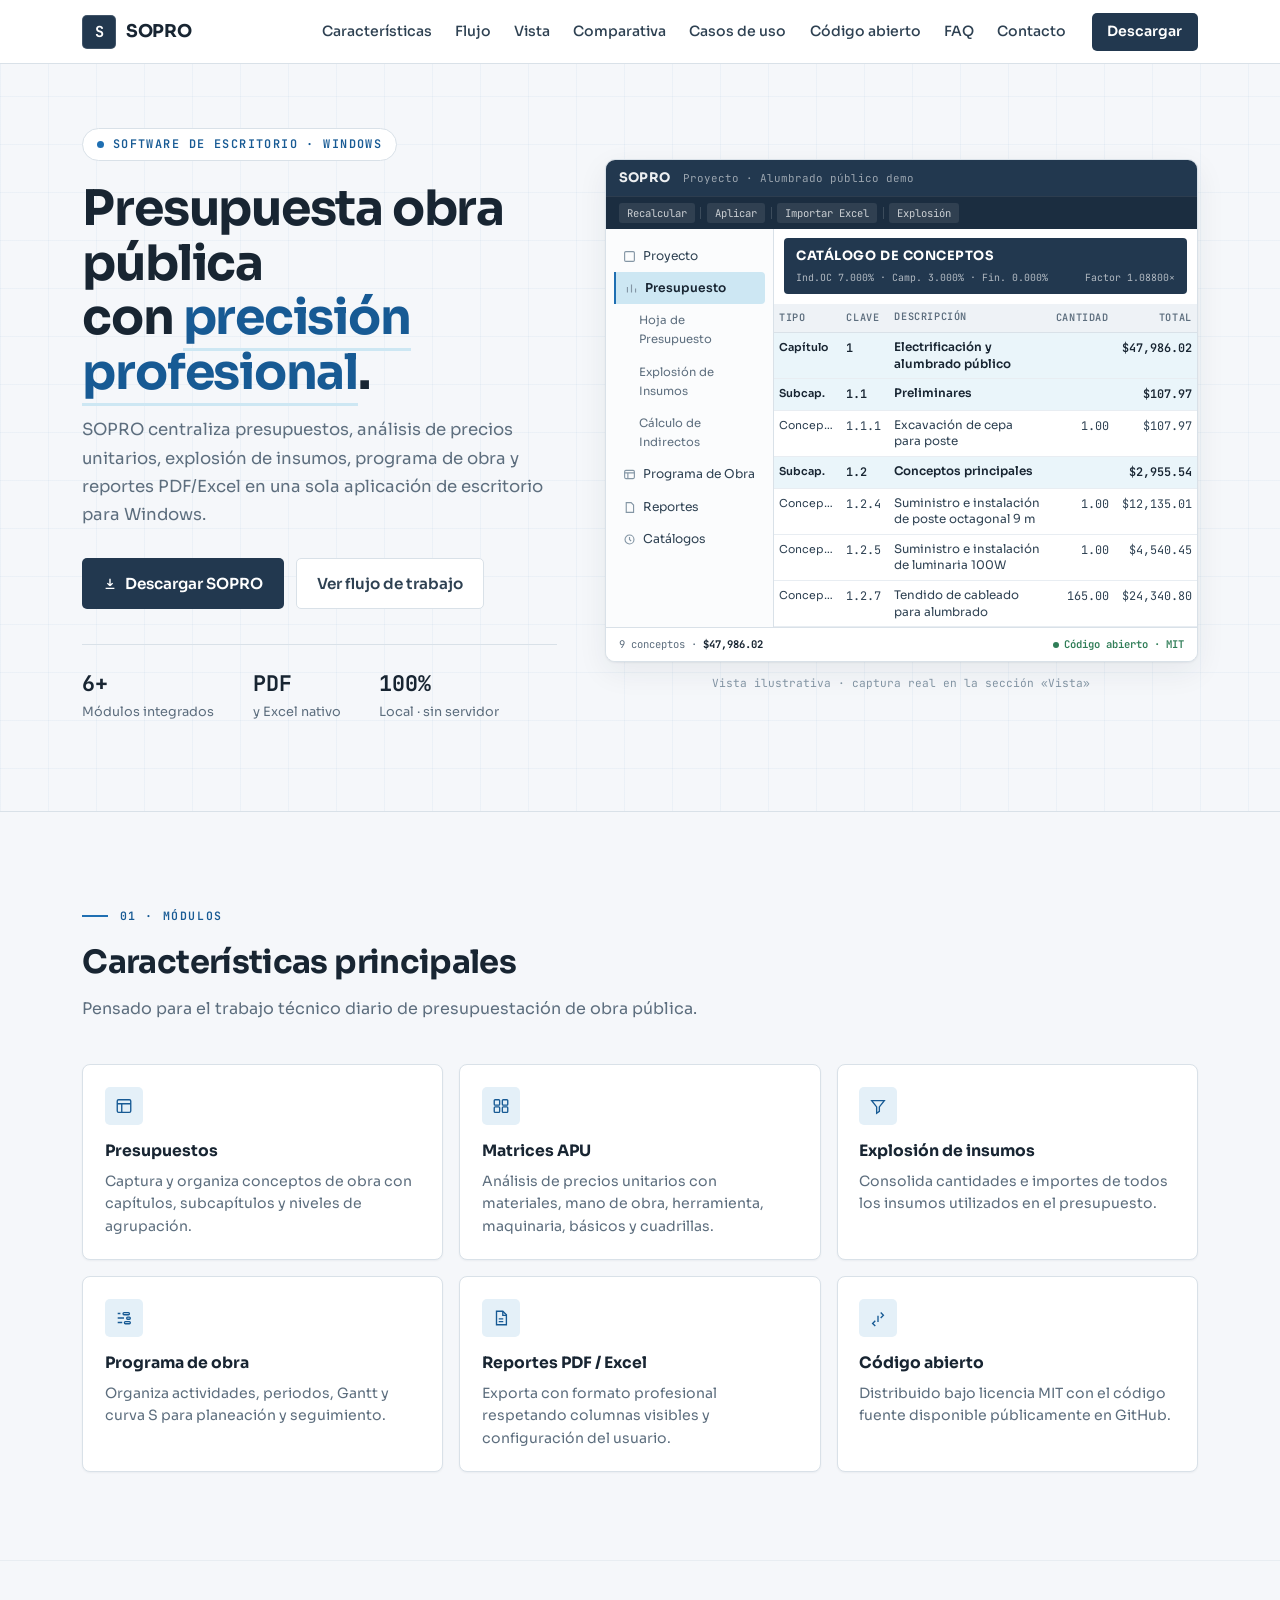
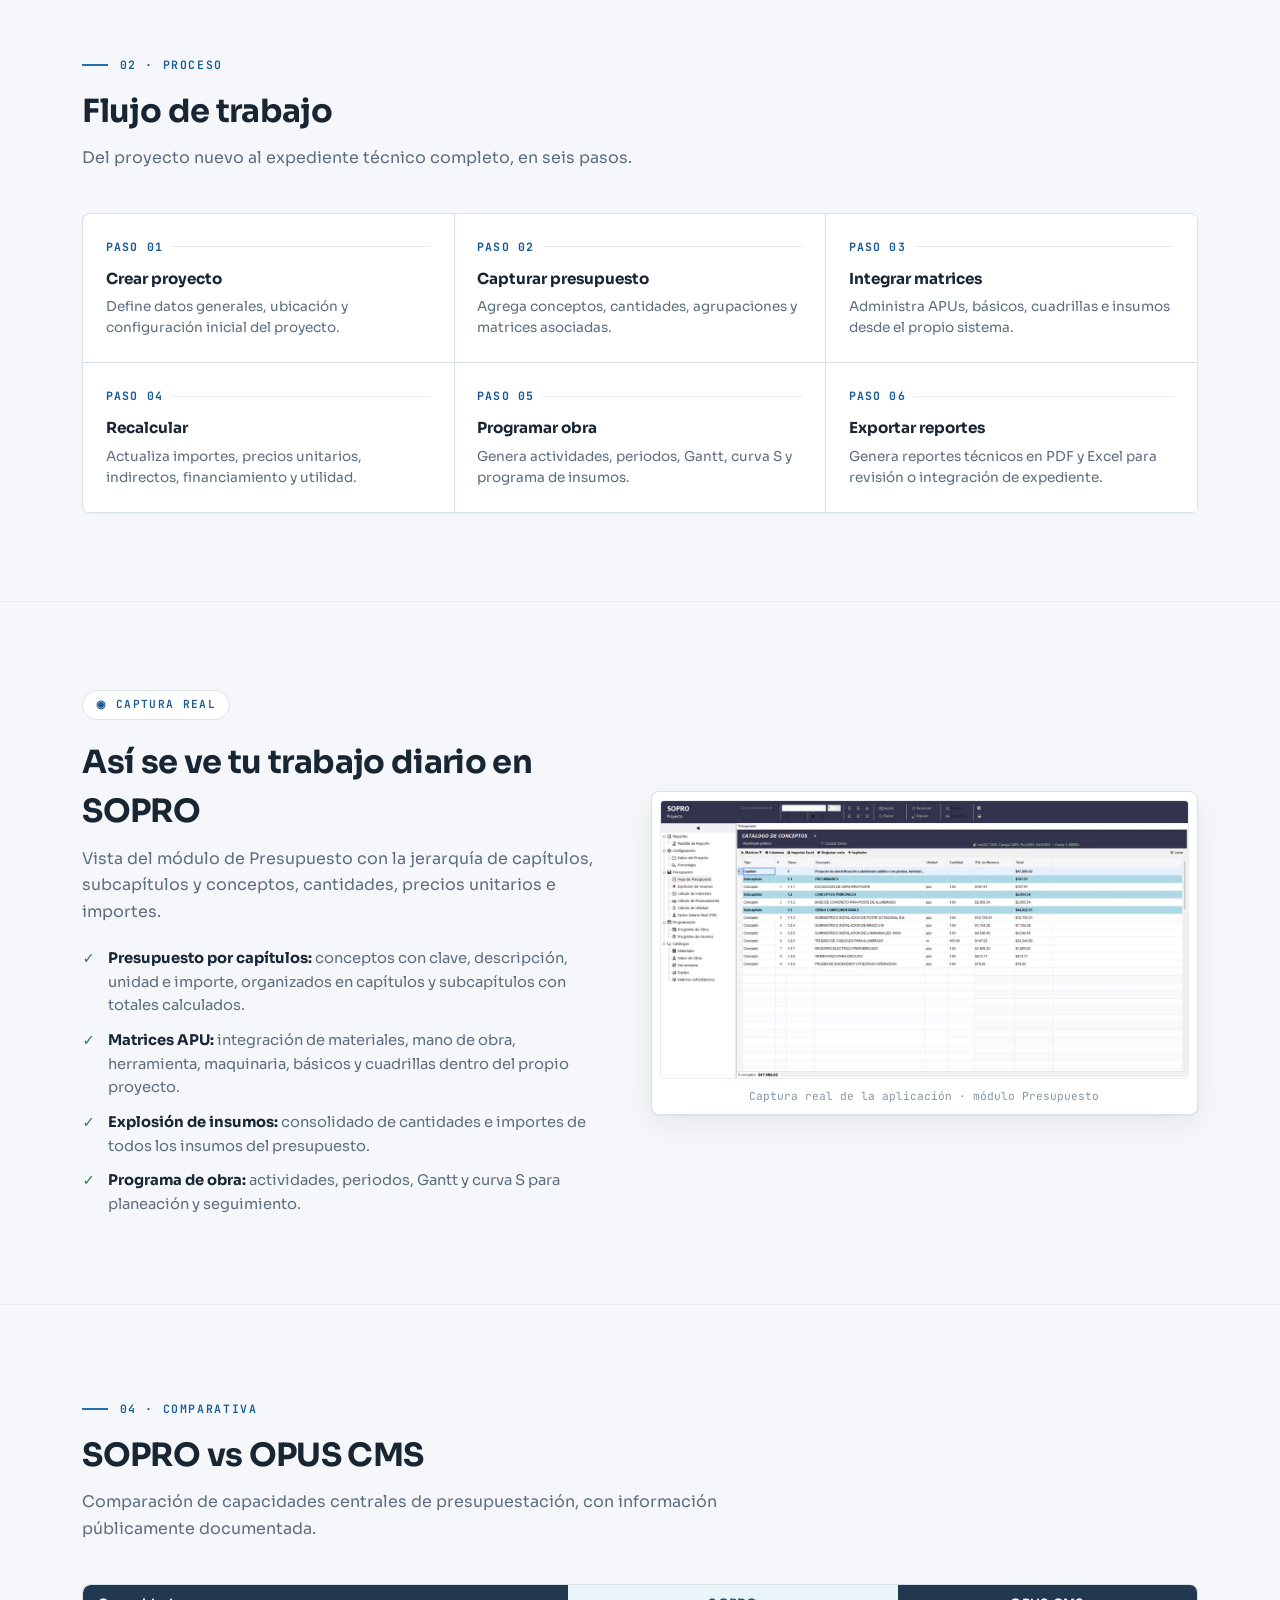
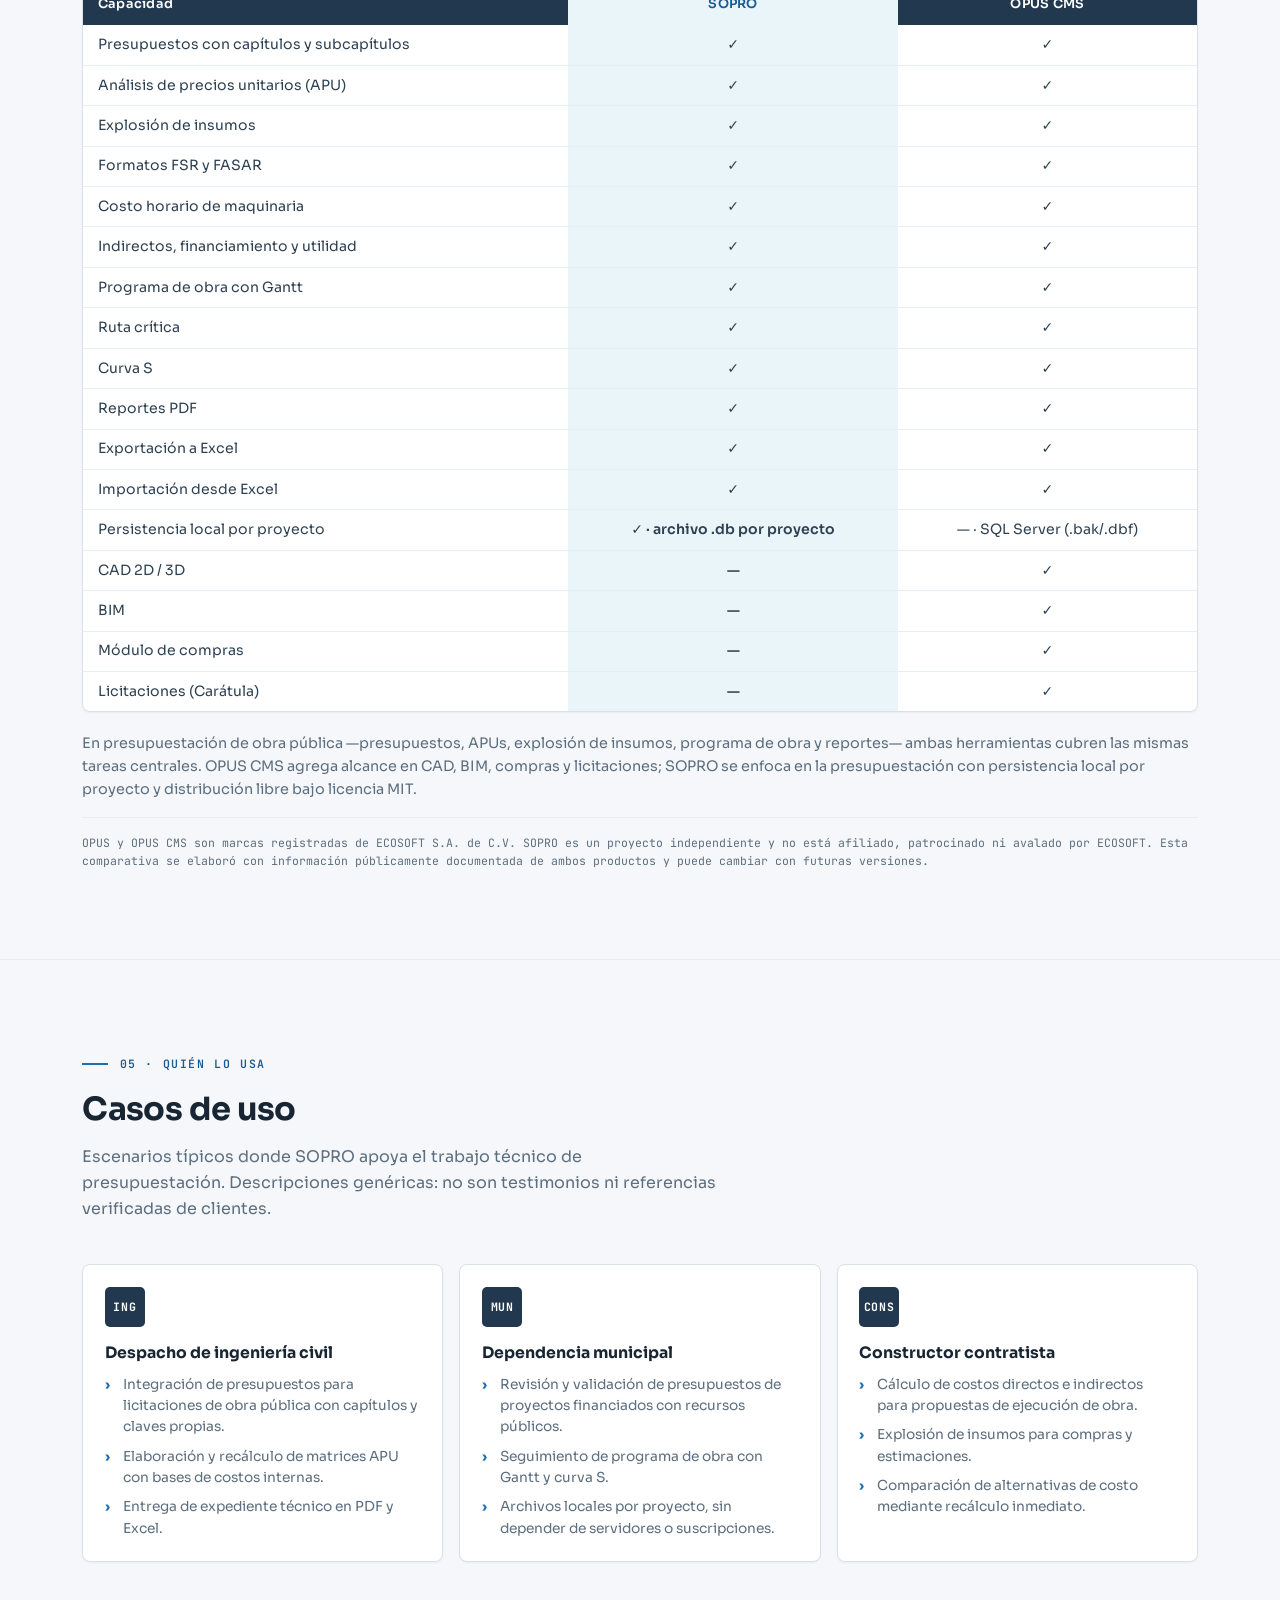
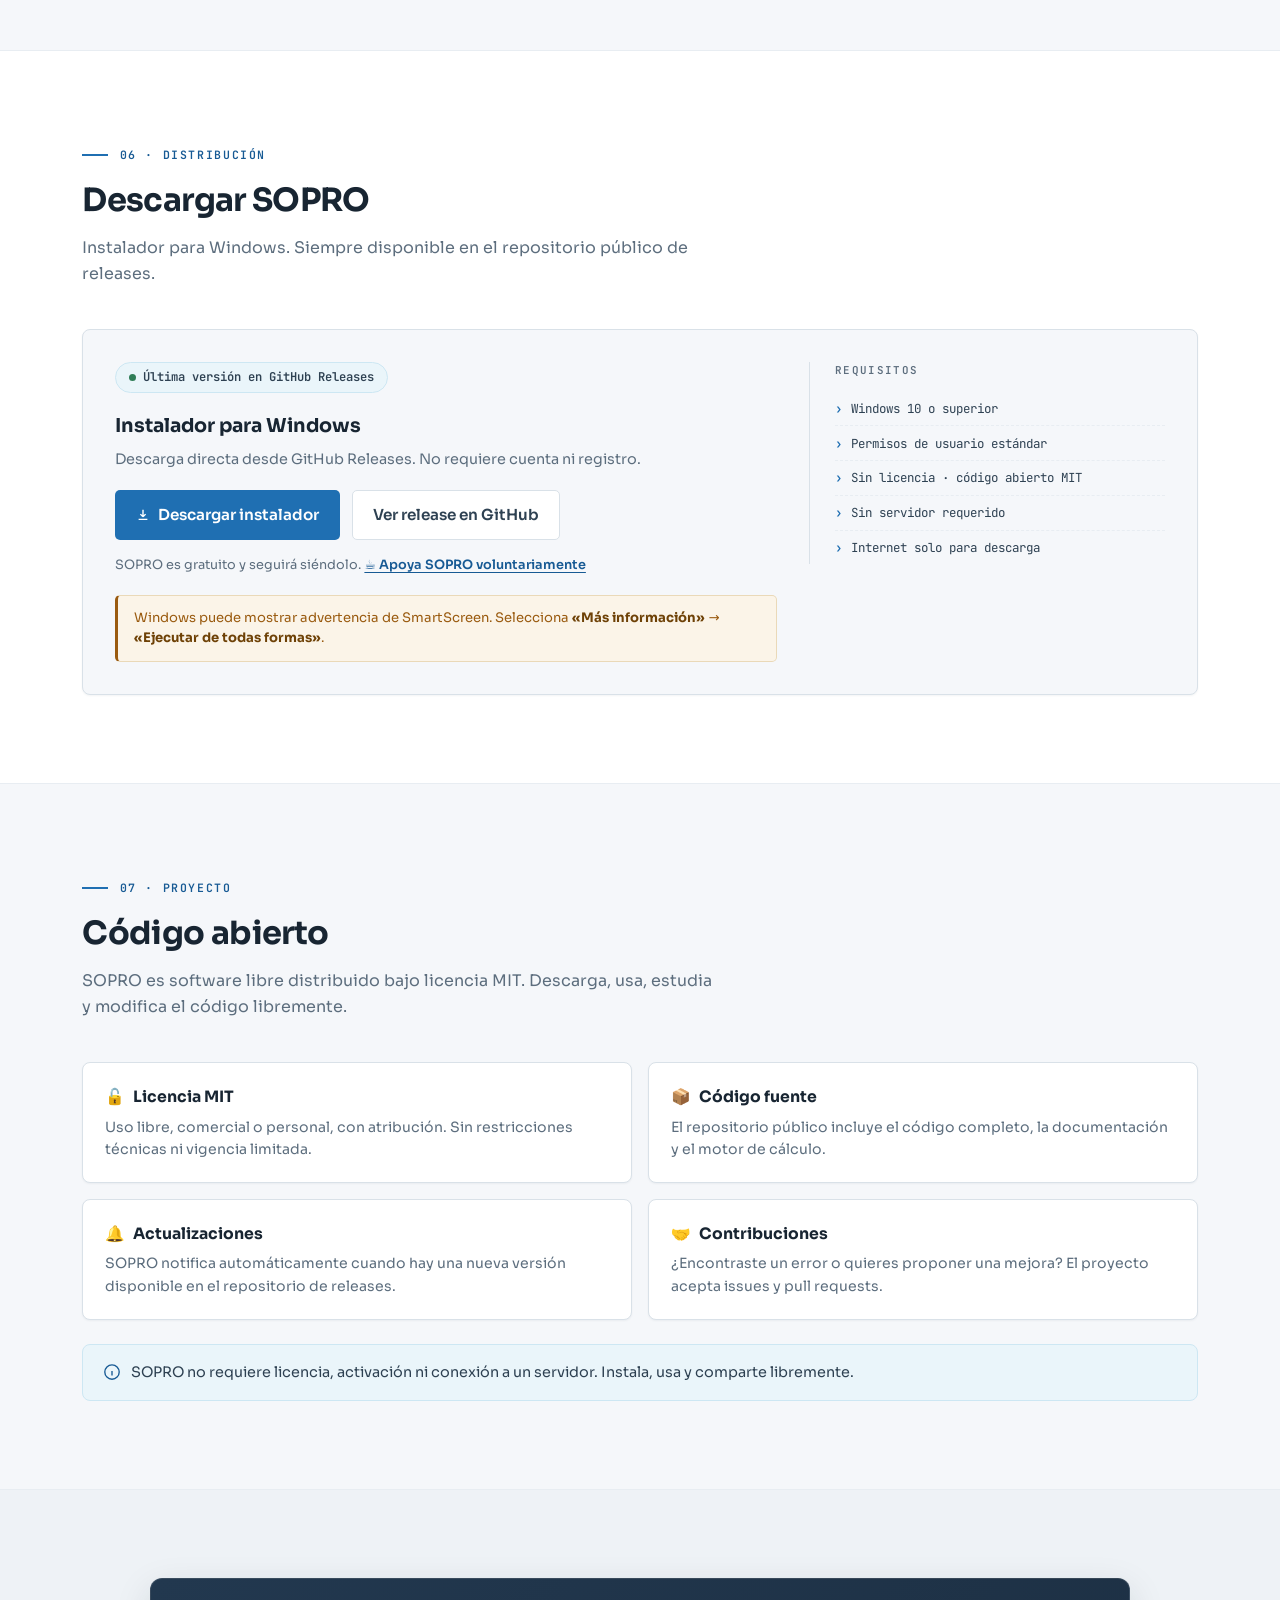
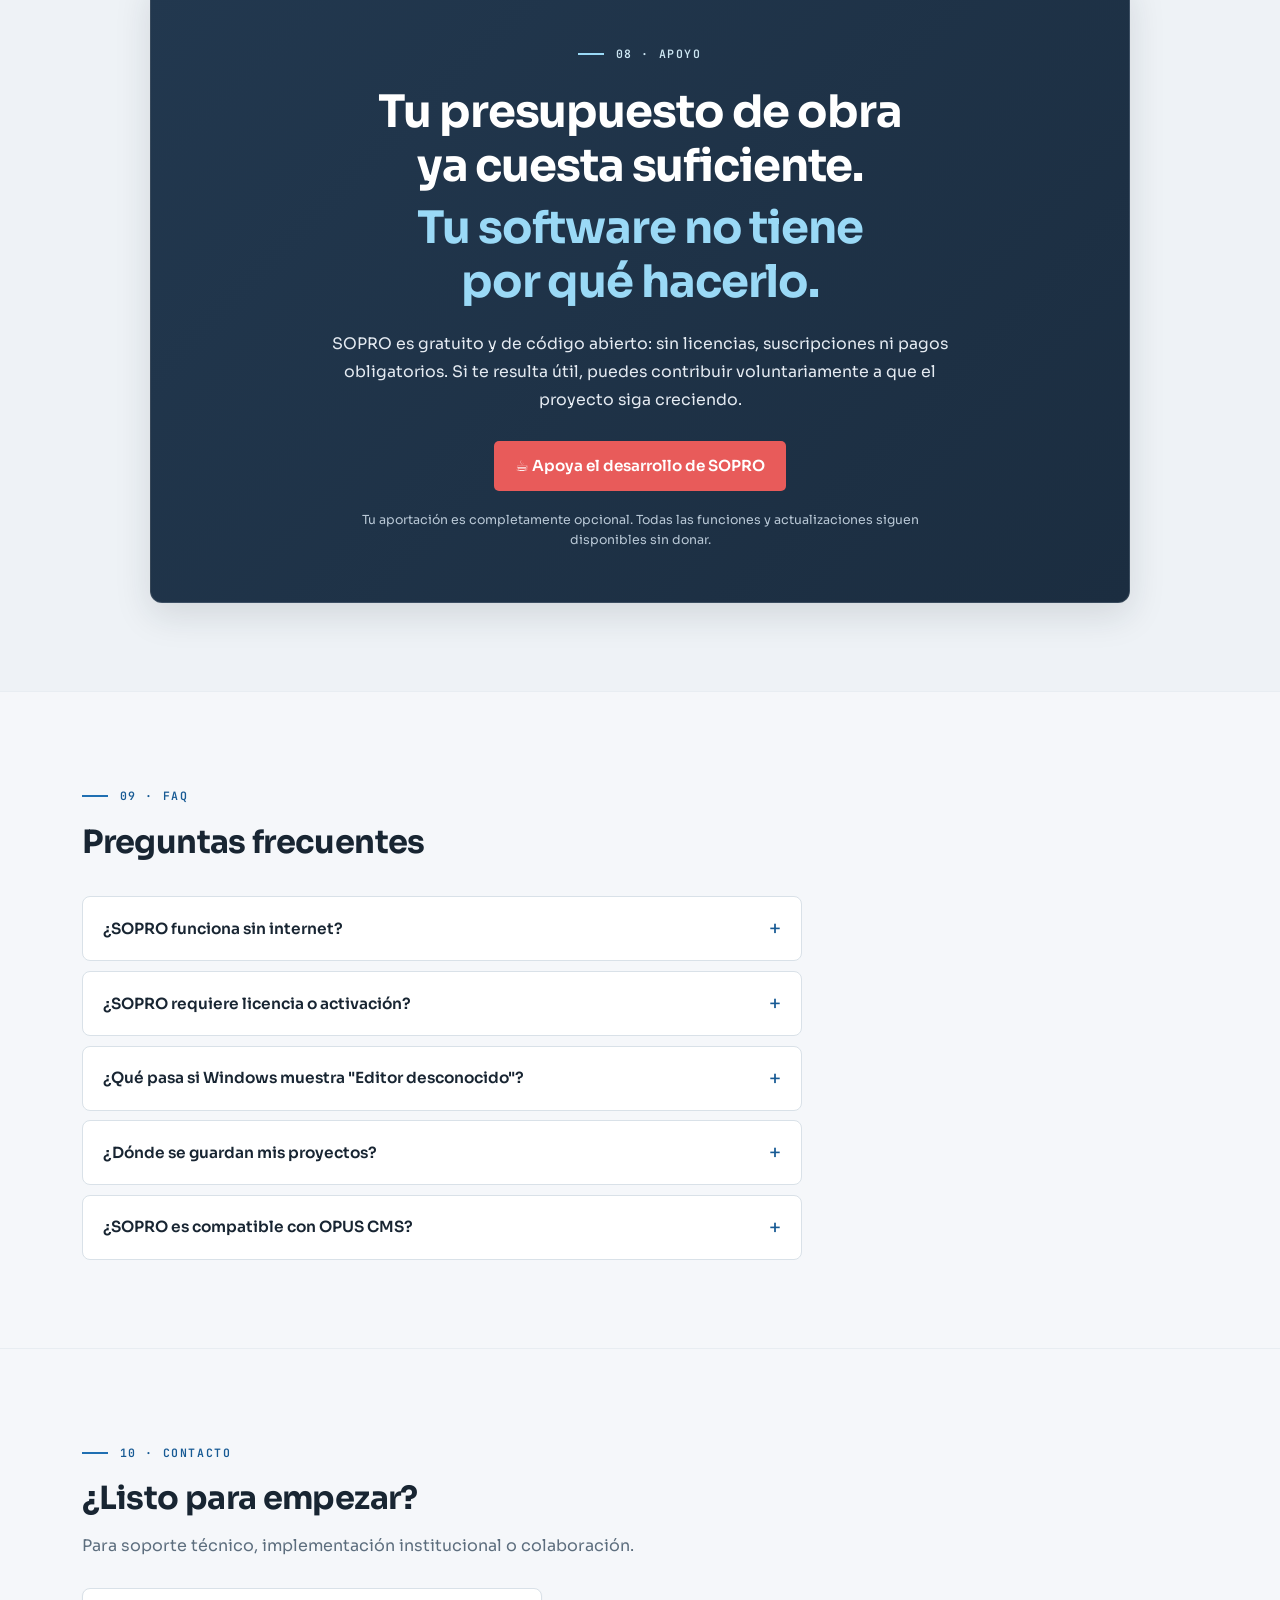
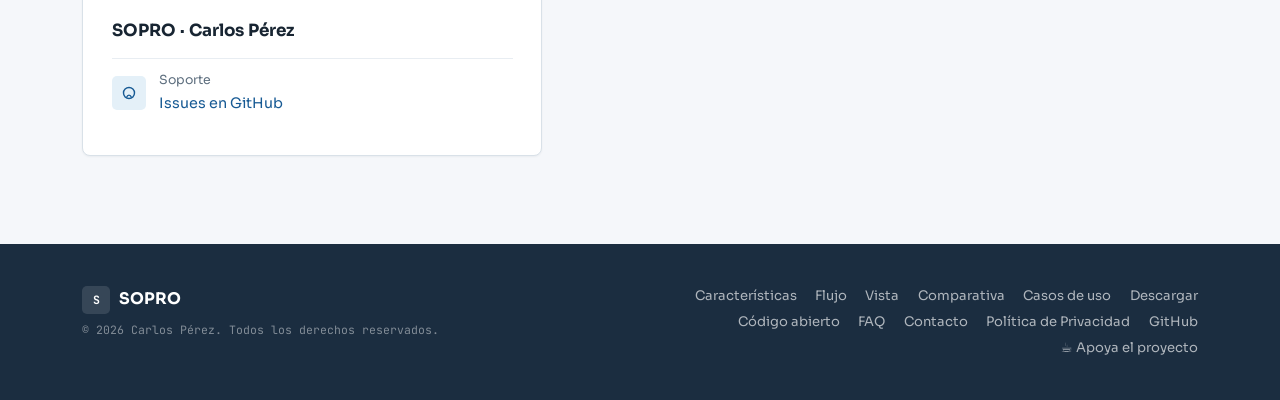
==== index.html @ cab0bbbe "Fix responsive layout on landing page" ====
<!doctype html>
<html lang="es-MX">
<head>
  <meta charset="utf-8" />
  <meta name="viewport" content="width=device-width, initial-scale=1" />
  <script>document.documentElement.classList.add('js');</script>
  <title>SOPRO · Sistema de Presupuestación de Obra Pública</title>
  <meta name="description" content="App de escritorio Windows para presupuestar obra pública: APUs, explosión de insumos, programa de obra y reportes PDF/Excel. Código abierto MIT." />
  <meta name="author" content="Carlos Pérez" />
  <meta name="application-name" content="SOPRO — Sistema de Presupuestación de Obra Pública" />
  <meta name="keywords" content="SOPRO, presupuesto de obra pública, análisis de precios unitarios, APU, programa de obra, explosión de insumos, software de presupuestos" />
  <meta name="robots" content="index, follow" />
  <meta name="theme-color" content="#F5F7FA" />
  <link rel="canonical" href="https://icarlost.github.io/SOPRO-WEB/" />
  <link rel="icon" href="assets/favicon.svg" type="image/svg+xml" />
  <noscript><style>.reveal { opacity: 1; transform: none }</style></noscript>
  <meta property="og:title" content="SOPRO · Sistema de Presupuestación de Obra Pública" />
  <meta property="og:description" content="Presupuestos, APUs, explosión de insumos, programa de obra y reportes PDF/Excel en una aplicación de escritorio para Windows." />
  <meta property="og:type" content="website" />
  <meta property="og:url" content="https://icarlost.github.io/SOPRO-WEB/" />
  <meta property="og:site_name" content="SOPRO" />
  <meta property="og:locale" content="es_MX" />
  <meta property="og:image" content="https://icarlost.github.io/SOPRO-WEB/assets/og-image.png" />
  <meta property="og:image:width" content="1200" />
  <meta property="og:image:height" content="630" />
  <meta name="twitter:card" content="summary_large_image" />
  <meta name="twitter:title" content="SOPRO · Sistema de Presupuestación de Obra Pública" />
  <meta name="twitter:description" content="Presupuestos, APUs, explosión de insumos, programa de obra y reportes PDF/Excel en una aplicación de escritorio para Windows." />
  <meta name="twitter:image" content="https://icarlost.github.io/SOPRO-WEB/assets/og-image.png" />
  <style>
    /* ======================================================================
       index.html · dirección visual «Expediente Técnico».
       Archivo 100% self-contained: NO enlaza assets/styles.css.
       Paleta derivada de la aplicación real (ribbon navy, selección de fila
       cian). Fuentes autohospedadas en 'assets/fonts/...' (SIL OFL).
       ==================================================================== */

    /* ─── 1 · @font-face · fuentes autohospedadas (variable wght 100..800) ── */

    /* Sora · latin */
    @font-face {
      font-family: 'Sora';
      font-style: normal;
      font-weight: 100 800;
      font-display: swap;
      src: url('assets/fonts/sora-variable-latin.woff2') format('woff2');
      unicode-range: U+0000-00FF, U+0131, U+0152-0153, U+02BB-02BC, U+02C6, U+02DA, U+02DC, U+0304, U+0308, U+0329, U+2000-206F, U+2074, U+20AC, U+2122, U+2191, U+2193, U+2212, U+2215, U+FEFF, U+FFFD;
    }

    /* Sora · latin-ext */
    @font-face {
      font-family: 'Sora';
      font-style: normal;
      font-weight: 100 800;
      font-display: swap;
      src: url('assets/fonts/sora-variable-latin-ext.woff2') format('woff2');
      unicode-range: U+0100-02AF, U+0304, U+0308, U+0329, U+1E00-1E9F, U+1EF2-1EFF, U+2020, U+20A0-20AB, U+20AD-20C0, U+2113, U+2C60-2C7F, U+A720-A7FF;
    }

    /* JetBrains Mono · latin */
    @font-face {
      font-family: 'JetBrains Mono';
      font-style: normal;
      font-weight: 100 800;
      font-display: swap;
      src: url('assets/fonts/jetbrains-mono-variable-latin.woff2') format('woff2');
      unicode-range: U+0000-00FF, U+0131, U+0152-0153, U+02BB-02BC, U+02C6, U+02DA, U+02DC, U+0304, U+0308, U+0329, U+2000-206F, U+2074, U+20AC, U+2122, U+2191, U+2193, U+2212, U+2215, U+FEFF, U+FFFD;
    }

    /* JetBrains Mono · latin-ext */
    @font-face {
      font-family: 'JetBrains Mono';
      font-style: normal;
      font-weight: 100 800;
      font-display: swap;
      src: url('assets/fonts/jetbrains-mono-variable-latin-ext.woff2') format('woff2');
      unicode-range: U+0100-02AF, U+0304, U+0308, U+0329, U+1E00-1E9F, U+1EF2-1EFF, U+2020, U+20A0-20AB, U+20AD-20C0, U+2113, U+2C60-2C7F, U+A720-A7FF;
    }

    /* ─── 2 · tokens del sistema «Expediente Técnico» ───────────────────── */
    :root {
      color-scheme: light;

      /* Papel y tinta */
      --paper:      #F5F7FA;
      --surface:    #FFFFFF;
      --surface-2:  #EEF2F6;
      --ink:        #182532;
      --ink-2:      #2E4152;
      --muted:      #5D6E7E;
      --muted-2:    #8496A5;

      /* Paleta de la app */
      --navy:       #22384F;
      --navy-2:     #1B2D40;
      --navy-3:     #2C435E;
      --selection:  #CDE7F3;
      --selection-2:#EAF5FA;

      /* Acento único */
      --accent:     #1F6FB2;
      --accent-ink: #175A94;
      --accent-soft:#E4F0F8;

      /* Semánticos */
      --ok:         #2F7D57;
      --warn:       #9A5B10;
      --warn-bg:    #FBF4E8;
      --kofi:       #E85B5A;

      /* Geometría */
      --line:       #D9E1E8;
      --line-soft:  #E8EDF2;
      --radius:     8px;
      --radius-sm:  5px;

      /* Sombra contenida, monocroma */
      --shadow-card:  0 1px 2px rgba(24,37,50,.06), 0 10px 30px rgba(24,37,50,.07);
      --shadow-soft:  0 1px 2px rgba(24,37,50,.05);

      /* Tipografía */
      --font: 'Sora', system-ui, 'Segoe UI', sans-serif;
      --mono: 'JetBrains Mono', ui-monospace, Consolas, monospace;
    }

    /* ─── 3 · base ──────────────────────────────────────────────────────── */
    *, *::before, *::after { box-sizing: border-box; margin: 0; padding: 0 }
    html { scroll-behavior: smooth; scroll-padding-top: 92px }
    body {
      font-family: var(--font);
      color: var(--ink);
      background: var(--paper);
      -webkit-font-smoothing: antialiased;
      line-height: 1.55;
    }
    a { color: var(--accent-ink); text-decoration: none }
    a:hover { text-decoration: underline; text-underline-offset: 3px }
    img, svg { display: block }
    section[id] { scroll-margin-top: 92px }
    .container { max-width: 1160px; margin: 0 auto; padding: 0 1.4rem }
    section { padding: 5.5rem 0 }
    section + section { border-top: 1px solid var(--line-soft) }
    .skip-link {
      position: absolute; left: -999px; top: 0; z-index: 200;
      background: var(--navy); color: #fff; padding: .6rem 1rem;
      border-radius: 0 0 var(--radius-sm) 0; font-size: .9rem;
    }
    .skip-link:focus { left: 0 }
    :is(a, button, summary):focus-visible {
      outline: 2px solid var(--accent); outline-offset: 2px; border-radius: var(--radius-sm);
    }

    /* ─── 4 · nav · barra sólida como el ribbon de la app ───────────────── */
    .nav-wrap {
      position: fixed; inset: 0 0 auto 0; z-index: 100;
      background: rgba(255,255,255,.96);
      border-bottom: 1px solid var(--line);
      transition: box-shadow .25s ease;
    }
    .nav-wrap.scrolled { box-shadow: 0 2px 12px rgba(24,37,50,.08) }
    nav { display: flex; align-items: center; justify-content: space-between; gap: 1rem; padding: .8rem 0 }
    .brand {
      display: flex; align-items: center; gap: .6rem; flex: none;
      font-weight: 700; font-size: 1.1rem; color: var(--ink); letter-spacing: -.02em;
    }
    .logo-mark {
      width: 34px; height: 34px; border-radius: var(--radius-sm);
      background: var(--navy); color: #fff;
      display: grid; place-items: center;
      font-family: var(--mono); font-weight: 700; font-size: .95rem;
      box-shadow: inset 0 0 0 1px rgba(255,255,255,.14);
    }
    .menu {
      display: flex; gap: .15rem; align-items: center; flex-wrap: nowrap;
      margin-left: auto;
    }
    .menu a {
      color: var(--ink-2); font-size: .88rem; font-weight: 500;
      padding: .45rem .65rem; border-radius: var(--radius-sm);
      white-space: nowrap;
      transition: color .15s, background .15s;
    }
    .menu a:hover { color: var(--ink); background: var(--surface-2); text-decoration: none }
    .nav-actions { display: flex; align-items: center; gap: .5rem; flex: none }
    .btn-nav {
      display: inline-flex; align-items: center; justify-content: center;
      background: var(--navy); color: #fff; font-weight: 600;
      font-size: .88rem; white-space: nowrap;
      padding: .5rem .95rem; border-radius: var(--radius-sm);
      transition: background .15s, transform .15s;
    }
    .btn-nav:hover { background: var(--navy-3); color: #fff; text-decoration: none }

    .nav-toggle {
      display: none; flex-direction: column; justify-content: center; gap: 5px;
      width: 40px; height: 40px; padding: 10px;
      background: transparent; border: 1px solid var(--line);
      border-radius: var(--radius-sm); cursor: pointer;
    }
    .nav-toggle:hover { background: var(--surface-2) }
    .nav-toggle span {
      display: block; height: 2px; width: 100%; background: var(--ink);
      border-radius: 2px; transition: transform .22s ease, opacity .22s ease;
    }
    .nav-toggle[aria-expanded="true"] span:nth-child(1) { transform: translateY(7px) rotate(45deg) }
    .nav-toggle[aria-expanded="true"] span:nth-child(2) { opacity: 0 }
    .nav-toggle[aria-expanded="true"] span:nth-child(3) { transform: translateY(-7px) rotate(-45deg) }

    /* ─── 5 · hero · papel de dibujo técnico ────────────────────────────── */
    .hero {
      position: relative; overflow: hidden;
      padding: 8rem 0 5.5rem;
      background:
        linear-gradient(rgba(31,111,178,.045) 1px, transparent 1px) 0 0 / 100% 48px,
        linear-gradient(90deg, rgba(31,111,178,.045) 1px, transparent 1px) 0 0 / 48px 100%,
        var(--paper);
      border-bottom: 1px solid var(--line);
    }
    .hero-inner {
      position: relative; z-index: 1;
      display: grid; grid-template-columns: minmax(0, 1fr) minmax(0, 1.25fr);
      gap: 3rem; align-items: center;
    }
    .eyebrow {
      display: inline-flex; align-items: center; gap: .55rem;
      font-family: var(--mono); font-size: .74rem; font-weight: 600;
      letter-spacing: .12em; text-transform: uppercase;
      color: var(--accent-ink);
      border: 1px solid var(--line); background: var(--surface);
      border-radius: 999px; padding: .4rem .85rem;
      margin-bottom: 1.3rem;
    }
    .eyebrow-dot { width: 7px; height: 7px; border-radius: 50%; background: var(--accent) }
    h1 {
      font-size: clamp(2.1rem, 4.4vw, 3.05rem);
      font-weight: 700; line-height: 1.12;
      letter-spacing: -.025em;
      margin-bottom: 1rem;
    }
    h1 em {
      font-style: normal;
      color: var(--accent-ink);
      border-bottom: 3px solid var(--selection);
    }
    .hero-desc {
      color: var(--muted); font-size: 1.04rem; line-height: 1.7;
      margin-bottom: 1.8rem; max-width: 480px;
    }
    .cta { display: flex; flex-wrap: wrap; gap: .7rem }
    .btn {
      display: inline-flex; align-items: center; gap: .5rem;
      border: 1px solid transparent; border-radius: var(--radius-sm);
      padding: .78rem 1.25rem; font-weight: 600; font-size: .95rem;
      cursor: pointer; text-decoration: none; font-family: var(--font);
      transition: background .15s, border-color .15s, transform .15s;
    }
    .btn:hover { text-decoration: none }
    .btn-primary { background: var(--navy); color: #fff }
    .btn-primary:hover { background: var(--navy-3); transform: translateY(-1px) }
    .btn-ghost {
      background: var(--surface); color: var(--ink-2); border-color: var(--line);
    }
    .btn-ghost:hover { border-color: var(--accent); color: var(--accent-ink) }
    .btn-accent { background: var(--accent); color: #fff }
    .btn-accent:hover { background: var(--accent-ink); transform: translateY(-1px) }

    .hero-stats {
      display: flex; gap: 2.4rem; margin-top: 2.2rem;
      padding-top: 1.4rem; border-top: 1px solid var(--line);
    }
    .stat-val {
      font-family: var(--mono); font-size: 1.35rem; font-weight: 700;
      color: var(--ink); font-variant-numeric: tabular-nums;
    }
    .stat-lbl { color: var(--muted); font-size: .8rem; margin-top: .15rem }

    /* ─── 6 · ventana de app · chrome fiel a la aplicación real ─────────── */
    .mock-wrap {
      border: 1px solid var(--line); border-radius: 10px;
      background: var(--surface);
      box-shadow: var(--shadow-card);
      overflow: hidden; font-size: .78rem;
      /* la ventana se adapta a SU propio ancho, no al del viewport */
      container-type: inline-size; container-name: mock;
    }
    .app-titlebar {
      display: flex; align-items: center; gap: .8rem;
      background: var(--navy); color: rgba(255,255,255,.92);
      padding: .5rem .8rem;
    }
    .app-titlebar .app-name { font-weight: 700; font-size: .82rem; letter-spacing: .02em }
    .app-titlebar .app-sub { color: rgba(255,255,255,.55); font-family: var(--mono); font-size: .68rem }
    .app-ribbon {
      display: flex; align-items: center; gap: .35rem; flex-wrap: wrap;
      background: var(--navy-2); color: rgba(255,255,255,.75);
      padding: .35rem .8rem; font-family: var(--mono); font-size: .66rem;
      border-top: 1px solid rgba(255,255,255,.08);
    }
    .rb { padding: .12rem .5rem; border-radius: 3px; background: rgba(255,255,255,.09) }
    .rb-sep { width: 1px; height: 12px; background: rgba(255,255,255,.15) }
    .app-body { display: grid; grid-template-columns: minmax(0, 1fr); min-height: 320px }
    .app-side {
      display: none;
      background: #FBFCFD; border-right: 1px solid var(--line);
      padding: .7rem .5rem; font-size: .76rem;
    }
    .side-item {
      display: flex; align-items: center; gap: .45rem;
      color: var(--ink-2); padding: .42rem .55rem; border-radius: 4px;
    }
    .side-item svg { width: 13px; height: 13px; flex: none; color: var(--muted-2) }
    .side-item.active {
      background: var(--selection); color: var(--ink); font-weight: 600;
      border-left: 2px solid var(--accent); border-radius: 0 4px 4px 0;
    }
    .side-item.sub { padding-left: 1.55rem; color: var(--muted); font-size: .72rem }
    .app-main { min-width: 0; background: var(--surface) }
    .app-banner {
      background: var(--navy); color: #fff;
      padding: .55rem .8rem; margin: .6rem;
      border-radius: 4px;
    }
    .app-banner .b-title { font-size: .8rem; font-weight: 700; letter-spacing: .04em }
    .app-banner .b-meta {
      display: flex; justify-content: space-between; gap: .5rem 1rem; flex-wrap: wrap;
      font-family: var(--mono); font-size: .62rem; color: rgba(255,255,255,.65); margin-top: .2rem;
    }
    table.grid { width: 100%; border-collapse: collapse; font-size: .74rem }
    table.grid th {
      background: var(--surface-2); color: var(--muted);
      font-family: var(--mono); font-size: .64rem; font-weight: 600;
      text-transform: uppercase; letter-spacing: .06em;
      text-align: left; padding: .42rem .55rem;
      border-bottom: 1px solid var(--line);
      white-space: nowrap;
    }
    table.grid td {
      padding: .4rem .55rem; border-bottom: 1px solid var(--line-soft);
      color: var(--ink-2); white-space: nowrap;
    }
    table.grid td.num { text-align: right; font-family: var(--mono); font-variant-numeric: tabular-nums }
    .row-type { color: var(--muted-2); font-size: .68rem }
    tr.grp td { background: var(--selection-2); font-weight: 600; color: var(--ink) }
    .imp { font-family: var(--mono); font-variant-numeric: tabular-nums; font-weight: 600; color: var(--ink) }
    .app-statusbar {
      display: flex; justify-content: space-between; align-items: center; gap: 1rem;
      padding: .5rem .8rem; border-top: 1px solid var(--line);
      font-family: var(--mono); font-size: .66rem; color: var(--muted);
      background: var(--surface);
    }
    .status-ok { display: inline-flex; align-items: center; gap: .35rem; color: var(--ok); font-weight: 600 }
    .status-dot { width: 6px; height: 6px; border-radius: 50%; background: currentColor }
    .mock-caption {
      margin-top: .8rem; text-align: center;
      font-family: var(--mono); font-size: .7rem; color: var(--muted-2);
    }

    /* la ventana muestra su panel lateral sólo cuando hay ancho sobrante */
    @container mock (min-width: 570px) {
      .app-body { grid-template-columns: 168px minmax(0, 1fr) }
      .app-side { display: block }
    }

    /* ─── 7 · encabezados de sección · estilo expediente ────────────────── */
    .section-head { max-width: 640px; margin-bottom: 2.6rem }
    .section-label {
      display: inline-flex; align-items: center; gap: .7rem;
      font-family: var(--mono); font-size: .72rem; font-weight: 600;
      letter-spacing: .14em; text-transform: uppercase;
      color: var(--accent-ink); margin-bottom: .8rem;
    }
    .section-label::before { content: ''; width: 26px; height: 2px; background: var(--accent) }
    h2 { font-size: clamp(1.5rem, 3vw, 2rem); font-weight: 700; letter-spacing: -.02em; margin-bottom: .55rem }
    .sub { color: var(--muted); line-height: 1.65 }

    /* ─── 8 · tarjetas · plano con hairline ─────────────────────────────── */
    .grid-3 { display: grid; grid-template-columns: repeat(3, 1fr); gap: 1rem }
    .grid-2 { display: grid; grid-template-columns: repeat(2, 1fr); gap: 1rem }
    .card {
      background: var(--surface);
      border: 1px solid var(--line);
      border-radius: var(--radius);
      box-shadow: var(--shadow-soft);
      padding: 1.35rem;
      transition: border-color .18s, box-shadow .18s, transform .18s;
    }
    .card:hover {
      border-color: var(--accent);
      box-shadow: var(--shadow-card);
      transform: translateY(-2px);
    }
    .feat-icon {
      width: 38px; height: 38px; border-radius: var(--radius-sm);
      background: var(--accent-soft); color: var(--accent-ink);
      display: grid; place-items: center; margin-bottom: .9rem;
    }
    .feat-icon svg { width: 18px; height: 18px }
    .card h3 { font-size: .98rem; font-weight: 700; margin-bottom: .4rem }
    .card p { color: var(--muted); font-size: .88rem; line-height: 1.6 }

    /* ─── 9 · flujo · línea de proceso numerada ─────────────────────────── */
    .steps-grid {
      display: grid; grid-template-columns: repeat(3, 1fr);
      gap: 0; border-top: 1px solid var(--line); border-left: 1px solid var(--line);
      background: var(--surface);
      border-radius: var(--radius); overflow: hidden;
      box-shadow: var(--shadow-soft);
    }
    .step-card {
      padding: 1.5rem 1.4rem;
      border-right: 1px solid var(--line); border-bottom: 1px solid var(--line);
      transition: background .18s;
    }
    .step-card:hover { background: var(--selection-2) }
    .step-num {
      font-family: var(--mono); font-size: .72rem; font-weight: 700;
      color: var(--accent-ink); letter-spacing: .1em; margin-bottom: .7rem;
      display: flex; align-items: center; gap: .55rem;
    }
    .step-num::after { content: ''; flex: 1; height: 1px; background: var(--line-soft) }
    .step-card h3 { font-size: .95rem; font-weight: 700; margin-bottom: .35rem }
    .step-card p { color: var(--muted); font-size: .85rem; line-height: 1.55 }

    /* ─── 10 · captura real ─────────────────────────────────────────────── */
    .split-2 { display: grid; grid-template-columns: 1fr 1.05fr; gap: 3rem; align-items: center }
    .split-2 > * { min-width: 0 }
    .illus-pill {
      display: inline-flex; align-items: center; gap: .45rem;
      font-family: var(--mono); font-size: .7rem; font-weight: 600;
      letter-spacing: .12em; text-transform: uppercase;
      color: var(--accent-ink);
      border: 1px solid var(--line); background: var(--surface);
      border-radius: 999px; padding: .35rem .8rem; margin-bottom: 1.1rem;
    }
    .vista-list { list-style: none; display: grid; gap: .7rem; margin-top: 1.4rem }
    .vista-list li {
      padding-left: 1.6rem; position: relative;
      color: var(--muted); font-size: .92rem; line-height: 1.6;
    }
    .vista-list li::before {
      content: '✓'; position: absolute; left: 0; top: 0;
      color: var(--ok); font-weight: 700;
    }
    .vista-list li strong { color: var(--ink) }
    .shot-wrap {
      margin: 0; border: 1px solid var(--line); border-radius: var(--radius);
      overflow: hidden; background: var(--surface);
      box-shadow: var(--shadow-card);
      padding: 8px;
    }
    .shot-wrap img { width: 100%; height: auto; border-radius: 4px; border: 1px solid var(--line-soft) }
    .shot-caption {
      font-family: var(--mono); font-size: .7rem; color: var(--muted-2);
      text-align: center; margin-top: .6rem;
    }

    /* ─── 11 · comparativa · tabla como en la app ───────────────────────── */
    .table-scroll {
      overflow-x: auto; -webkit-overflow-scrolling: touch;
      background: var(--surface);
      border: 1px solid var(--line); border-radius: var(--radius);
      box-shadow: var(--shadow-soft);
    }
    .comp-table { min-width: 580px; width: 100%; border-collapse: collapse; font-size: .88rem }
    .comp-table th {
      background: var(--navy); color: #fff; text-align: left;
      padding: .65rem .9rem; font-weight: 600; font-size: .8rem;
      letter-spacing: .02em;
    }
    .comp-table th:first-child { border-radius: var(--radius) 0 0 0 }
    .comp-table td {
      padding: .55rem .9rem; border-bottom: 1px solid var(--line-soft);
      color: var(--ink-2);
    }
    .comp-table tbody tr:last-child td { border-bottom: none }
    .comp-table tbody tr:hover td { background: var(--selection-2) }
    .comp-table th:nth-child(2), .comp-table th:nth-child(3),
    .comp-table td:nth-child(2), .comp-table td:nth-child(3) { text-align: center }
    .col-sopro { background: var(--selection-2) !important; font-weight: 600 }
    .comp-table th.col-sopro { color: var(--accent-ink) }
    .mark-yes { color: var(--ok); font-weight: 700 }
    .mark-no { color: var(--muted) }
    .comp-summary { color: var(--muted); font-size: .9rem; margin-top: 1.2rem; line-height: 1.6; max-width: none }
    .legal-note {
      font-family: var(--mono); font-size: .72rem; color: var(--muted); line-height: 1.6;
      margin-top: 1rem; padding-top: 1rem; border-top: 1px solid var(--line-soft);
      max-width: none;
    }
    .scroll-hint {
      display: none; font-family: var(--mono); font-size: .72rem;
      color: var(--muted-2); text-align: center; margin-top: .6rem;
    }

    /* ─── 12 · casos de uso ─────────────────────────────────────────────── */
    .role-badge {
      width: 40px; height: 40px; border-radius: var(--radius-sm);
      background: var(--navy); color: #fff;
      font-family: var(--mono); font-weight: 700; font-size: .72rem;
      letter-spacing: .06em;
      display: grid; place-items: center; margin-bottom: .9rem;
    }
    .caso-list { list-style: none; margin-top: .5rem; display: grid; gap: .5rem }
    .caso-list li {
      font-size: .86rem; color: var(--muted); line-height: 1.55;
      padding-left: 1.1rem; position: relative;
    }
    .caso-list li::before {
      content: '›'; position: absolute; left: 0;
      color: var(--accent); font-weight: 700;
    }

    /* ─── 13 · descargas · hoja de especificaciones ─────────────────────── */
    .download-section { background: var(--surface) }
    .download-card {
      background: var(--paper);
      border: 1px solid var(--line); border-radius: var(--radius);
      box-shadow: var(--shadow-soft);
      padding: 2rem;
      display: grid; grid-template-columns: 1.3fr .7fr; gap: 2rem; align-items: start;
    }
    .version-pill {
      display: inline-flex; align-items: center; gap: .45rem;
      background: var(--selection-2); border: 1px solid var(--selection);
      color: var(--ink-2);
      border-radius: 999px; padding: .32rem .8rem;
      font-family: var(--mono); font-size: .76rem; font-weight: 600;
      margin-bottom: 1.1rem;
    }
    .version-dot { width: 7px; height: 7px; border-radius: 50%; background: var(--ok) }
    .download-card h3 { font-size: 1.2rem; margin-bottom: .45rem }
    .download-card .dl-desc { font-size: .9rem; color: var(--muted); line-height: 1.6; margin-bottom: 1.2rem }
    .smartscreen-note {
      background: var(--warn-bg);
      border: 1px solid #EAD9B8; border-left: 3px solid var(--warn);
      border-radius: var(--radius-sm);
      padding: .75rem 1rem;
      color: var(--warn); font-size: .82rem; line-height: 1.55;
      margin-top: 1.2rem;
    }
    .smartscreen-note strong { color: #6E4106 }
    .req-box { border-left: 1px solid var(--line); padding-left: 1.6rem }
    .req-title {
      font-family: var(--mono); font-size: .68rem; letter-spacing: .12em;
      text-transform: uppercase; font-weight: 600; color: var(--muted);
      margin-bottom: .8rem;
    }
    .req-item {
      display: flex; align-items: center; gap: .55rem;
      font-family: var(--mono); font-size: .78rem; color: var(--ink-2);
      padding: .45rem 0; border-bottom: 1px dashed var(--line-soft);
    }
    .req-item:last-child { border-bottom: none }
    .req-item::before { content: '›'; color: var(--accent); font-weight: 700 }

    /* ─── 14 · código abierto ───────────────────────────────────────────── */
    .lic-card h3 { display: flex; align-items: center; gap: .5rem }
    .lic-card h3 .lic-ico { color: var(--accent-ink) }
    .notice {
      background: var(--selection-2);
      border: 1px solid var(--selection);
      color: var(--ink-2); border-radius: var(--radius);
      padding: 1rem 1.2rem; font-size: .9rem; line-height: 1.6;
      margin-top: 1.5rem;
      display: flex; gap: .65rem; align-items: flex-start;
    }
    .notice svg { flex: none; width: 18px; height: 18px; color: var(--accent-ink); margin-top: .15rem }

    /* ─── 15 · apoyo · campaña SOPRO ────────────────────────────────────── */
    #apoyar { background: var(--surface-2) }
    .support-card {
      max-width: 980px; margin: 0 auto; text-align: center;
      color: #fff;
      background: linear-gradient(135deg, var(--navy) 0%, var(--navy-2) 100%);
      border: 1px solid rgba(255,255,255,.12);
      border-radius: 12px;
      box-shadow: 0 12px 36px rgba(24,37,50,.13);
      padding: 3.7rem 2.2rem 3.2rem;
    }
    .support-card .section-label {
      color: #CDE7F3; margin-bottom: 1.35rem;
    }
    .support-card .section-label::before { background: #9AD9F6 }
    .support-headline {
      max-width: 810px; margin: 0 auto 1.35rem;
      color: #fff;
      font-size: clamp(1.75rem, 3.6vw, 2.8rem);
      line-height: 1.22; letter-spacing: -.025em;
      text-wrap: balance;
    }
    .support-headline span {
      display: block; margin-top: .4rem; color: #9AD9F6;
    }
    .support-desc {
      color: #E5EBF2; font-size: .99rem;
      line-height: 1.75; max-width: 620px;
      margin: 0 auto 1.65rem;
    }
    .support-card .btn-kofi {
      background: var(--kofi); color: #fff; border-color: transparent;
      justify-content: center;
    }
    .support-card .btn-kofi:hover {
      background: #D44948; color: #fff; transform: translateY(-1px);
    }
    .support-footnote {
      color: #B9C8D6; font-size: .78rem; line-height: 1.65;
      margin: 1.15rem auto 0; max-width: 560px;
    }
    .download-support-note {
      margin-top: .9rem; color: var(--muted);
      font-size: .8rem; line-height: 1.65;
    }
    .download-support-note a {
      color: var(--accent-ink); font-weight: 600;
      text-decoration: underline; text-underline-offset: 3px;
    }
    .download-support-note a:hover { color: var(--navy) }

    /* ─── 16 · faq ──────────────────────────────────────────────────────── */
    .faq-wrap { max-width: 720px }
    details {
      background: var(--surface);
      border: 1px solid var(--line); border-radius: var(--radius);
      padding: 1rem 1.25rem;
      transition: border-color .18s;
    }
    details + details { margin-top: .6rem }
    details[open] { border-color: var(--accent) }
    summary {
      cursor: pointer; font-weight: 600; font-size: .96rem;
      list-style: none; display: flex; align-items: center; justify-content: space-between;
      gap: 1rem; color: var(--ink);
    }
    summary::-webkit-details-marker { display: none }
    summary::after {
      content: '+'; font-family: var(--mono);
      color: var(--accent-ink); font-size: 1.25rem; font-weight: 400;
      transition: transform .2s;
    }
    details[open] summary::after { transform: rotate(45deg) }
    details p { color: var(--muted); margin-top: .7rem; line-height: 1.65; font-size: .9rem }

    /* ─── 17 · contacto ─────────────────────────────────────────────────── */
    .contact-card {
      max-width: 460px; background: var(--surface);
      border: 1px solid var(--line); border-radius: var(--radius);
      box-shadow: var(--shadow-soft);
      padding: 1.8rem;
    }
    .contact-card h3 { font-size: 1.05rem; font-weight: 700; margin-bottom: .9rem }
    .contact-row {
      display: flex; align-items: center; gap: .8rem;
      padding: .75rem 0; border-top: 1px solid var(--line-soft);
      font-size: .9rem;
    }
    .contact-icon {
      width: 34px; height: 34px; border-radius: var(--radius-sm);
      background: var(--accent-soft); color: var(--accent-ink);
      display: grid; place-items: center; flex: none;
    }
    .contact-icon svg { width: 16px; height: 16px }

    /* ─── 18 · footer · cierre en navy como el encabezado de la app ─────── */
    footer {
      background: var(--navy-2); color: rgba(255,255,255,.75);
      padding: 2.6rem 0;
    }
    .footer-inner {
      display: flex; align-items: flex-start; justify-content: space-between;
      gap: 1.5rem; flex-wrap: wrap;
    }
    .footer-brand { display: flex; align-items: center; gap: .55rem; color: #fff; font-weight: 700 }
    .footer-logo {
      width: 28px; height: 28px; border-radius: 5px;
      background: rgba(255,255,255,.12);
      display: grid; place-items: center;
      font-family: var(--mono); font-size: .72rem; font-weight: 700; color: #fff;
    }
    .footer-copy { font-family: var(--mono); font-size: .72rem; color: rgba(255,255,255,.45); margin-top: .45rem }
    .footer-links { display: flex; gap: .35rem 1.15rem; flex-wrap: wrap; max-width: 560px; justify-content: flex-end }
    .footer-links a { color: rgba(255,255,255,.65); font-size: .82rem }
    .footer-links a:hover { color: #fff; text-decoration: none }

    /* ─── 19 · reveal ───────────────────────────────────────────────────── */
    .js .reveal {
      opacity: 0; transform: translateY(16px);
      transition: opacity .5s ease, transform .5s ease;
      transition-delay: var(--d, 0ms);
    }
    .reveal.visible { opacity: 1; transform: none }

    /* ─── 20 · responsive ───────────────────────────────────────────────── */
    /* Nav · cuatro niveles para que la barra SIEMPRE quepa en una sola fila:
       ≥1200px completo · 1080–1199 compacto · 961–1079 reducido · ≤960 panel.
       El CTA «Descargar» vive en la barra (nunca dentro del panel) para que
       siga siendo alcanzable en cualquier ancho. */
    @media (max-width: 1199px) {
      .menu a { font-size: .84rem; padding: .4rem .55rem }
      .btn-nav { font-size: .84rem; padding: .45rem .85rem }
    }
    @media (max-width: 1079px) {
      .menu a { font-size: .78rem; padding: .4rem .45rem }
      .btn-nav { font-size: .8rem; padding: .45rem .8rem }
    }
    @media (max-width: 960px) {
      .nav-toggle { display: flex }
      .menu {
        position: absolute; top: calc(100% + .5rem); right: 1.4rem;
        width: min(19rem, calc(100vw - 2.8rem));
        flex-direction: column; align-items: stretch; gap: .1rem;
        background: var(--surface);
        border: 1px solid var(--line); border-radius: var(--radius);
        padding: .5rem;
        box-shadow: var(--shadow-card);
        opacity: 0; visibility: hidden; transform: translateY(-8px);
        transition: opacity .22s ease, transform .22s ease, visibility .22s;
        pointer-events: none;
      }
      .menu.open { opacity: 1; visibility: visible; transform: none; pointer-events: auto }
      .menu a { padding: .6rem .75rem; font-size: .92rem; white-space: normal }
    }
    @media (max-width: 900px) {
      .hero-inner, .split-2 { grid-template-columns: 1fr }
      .mock-wrap { max-width: 560px; margin: 0 auto; width: 100% }
      .hero { padding: 7rem 0 4.5rem }
      .grid-3 { grid-template-columns: 1fr 1fr }
      .steps-grid { grid-template-columns: 1fr 1fr }
      .download-card { grid-template-columns: 1fr }
      .req-box { border-left: none; padding-left: 0; border-top: 1px solid var(--line); padding-top: 1.4rem }
    }
    /* Tabla del mock en escritorio y tableta: ancho fijo por columna para que
       la columna Total SIEMPRE sea visible; la descripción se ajusta en dos
       líneas en vez de recortarse. En móvil (≤720px) se conserva el
       comportamiento original de 5 columnas iguales con elipsis. */
    @media (min-width: 721px) {
      table.grid { table-layout: fixed; width: 100% }
      table.grid th, table.grid td {
        padding: .38rem .32rem; overflow: hidden; text-overflow: ellipsis; vertical-align: top;
      }
      table.grid th:nth-child(1), table.grid td:nth-child(1) { width: 4.2rem }
      table.grid th:nth-child(2), table.grid td:nth-child(2) { width: 3rem }
      table.grid th:nth-child(3), table.grid td:nth-child(3) {
        white-space: normal; line-height: 1.4; overflow-wrap: break-word;
      }
      table.grid th:nth-child(4), table.grid td:nth-child(4) { width: 4.2rem }
      table.grid th:nth-child(5), table.grid td:nth-child(5) { width: 5.2rem }
    }
    @media (max-width: 720px) {
      .menu { left: 1.4rem; right: 1.4rem; width: auto }
      .menu a { padding: .7rem .9rem; font-size: .94rem }
      section { padding: 4rem 0 }
      .grid-3, .steps-grid, .grid-2 { grid-template-columns: 1fr }
      .hero-stats { flex-wrap: wrap; gap: 1.4rem }
      .scroll-hint { display: block }
      .support-card { padding: 2.25rem 1.25rem 2rem }
      .support-headline { font-size: clamp(1.65rem, 7.1vw, 2.15rem) }
      .support-desc { font-size: .9rem }
      .support-card .btn-kofi { width: 100%; justify-content: center; white-space: normal; text-align: center }
      .footer-inner { flex-direction: column }
      .footer-links { justify-content: flex-start }
      table.grid { table-layout: fixed; width: 100% }
      table.grid th, table.grid td { padding: .35rem .4rem; font-size: .68rem; overflow: hidden; text-overflow: ellipsis }
      .app-statusbar { flex-wrap: wrap }

      /* comparativa en móvil: primera columna fija + pista de scroll */
      .comp-table { min-width: 440px; font-size: .8rem; table-layout: fixed }
      .comp-table th, .comp-table td { padding: .5rem .55rem }
      .comp-table th:first-child, .comp-table td:first-child { width: 34% }
      .comp-table th:nth-child(2), .comp-table td:nth-child(2) { width: 35% }
      .comp-table th:nth-child(3), .comp-table td:nth-child(3) { width: 31% }
      .comp-table th:first-child, .comp-table tbody tr td:first-child { position: sticky; left: 0 }
      .comp-table th:first-child { z-index: 2 }
      .comp-table tbody tr td:first-child { z-index: 1 }
      .comp-table th:first-child {
        background: var(--navy);
        box-shadow: inset -1px 0 0 rgba(255,255,255,.28), 4px 0 10px rgba(24,37,50,.14);
      }
      .comp-table tbody tr td:first-child {
        background: var(--surface);
        box-shadow: inset -1px 0 0 var(--line), 4px 0 10px rgba(24,37,50,.08);
      }
    }

    /* ─── 21 · accesibilidad · movimiento reducido ──────────────────────── */
    @media (prefers-reduced-motion: reduce) {
      html { scroll-behavior: auto }
      *, *::before, *::after {
        animation-duration: .01ms !important;
        animation-iteration-count: 1 !important;
        transition-duration: .01ms !important;
        scroll-behavior: auto !important;
      }
      .reveal, .js .reveal { opacity: 1 !important; transform: none !important }
    }
  </style>
  <script type="application/ld+json">
  {
    "@context": "https://schema.org",
    "@graph": [
      {
        "@type": "Organization",
        "@id": "https://icarlost.github.io/SOPRO-WEB/#org",
        "name": "SOPRO",
        "url": "https://icarlost.github.io/SOPRO-WEB/",
        "logo": "https://icarlost.github.io/SOPRO-WEB/assets/favicon.svg",
        "sameAs": ["https://github.com/iCarlost/SOPRO"]
      },
      {
        "@type": "SoftwareApplication",
        "@id": "https://icarlost.github.io/SOPRO-WEB/#software",
        "name": "SOPRO",
        "alternateName": "Sistema de Presupuestación de Obra Pública",
        "applicationCategory": "BusinessApplication",
        "applicationSubCategory": "Presupuestación de obra pública (APU)",
        "operatingSystem": "Windows 10, Windows 11",
        "softwareVersion": "1.6.0",
        "inLanguage": "es-MX",
        "license": "https://opensource.org/licenses/MIT",
        "isAccessibleForFree": true,
        "url": "https://icarlost.github.io/SOPRO-WEB/",
        "downloadUrl": "https://github.com/iCarlost/SOPRO-Releases/releases/latest",
        "description": "Aplicación de escritorio para Windows para presupuestación de obra pública: presupuestos, análisis de precios unitarios (APU), explosión de insumos, programa de obra con Gantt y curva S, y reportes PDF/Excel. Código abierto bajo licencia MIT.",
        "featureList": [
          "Presupuestos por capítulos y subcapítulos",
          "Análisis de precios unitarios (APU)",
          "Explosión de insumos",
          "Programa de obra con Gantt y curva S",
          "Reportes en PDF y Excel",
          "Formatos FSR y FASAR",
          "Costo horario de maquinaria"
        ],
        "offers": {
          "@type": "Offer",
          "price": "0",
          "priceCurrency": "MXN",
          "availability": "https://schema.org/InStock"
        },
        "author": { "@type": "Person", "name": "Carlos Pérez" },
        "publisher": { "@id": "https://icarlost.github.io/SOPRO-WEB/#org" },
        "sameAs": ["https://github.com/iCarlost/SOPRO"]
      },
      {
        "@type": "FAQPage",
        "mainEntity": [
          {
            "@type": "Question",
            "name": "¿SOPRO funciona sin internet?",
            "acceptedAnswer": {
              "@type": "Answer",
              "text": "Sí. El uso normal de SOPRO es completamente local. Internet solo se utiliza para descargar el instalador o revisar si hay nuevas versiones disponibles."
            }
          },
          {
            "@type": "Question",
            "name": "¿SOPRO requiere licencia o activación?",
            "acceptedAnswer": {
              "@type": "Answer",
              "text": "No. Desde la versión 1.6.0, SOPRO es código abierto bajo licencia MIT. Instálalo, úsalo y compártelo libremente, sin registros ni vigencia."
            }
          },
          {
            "@type": "Question",
            "name": "¿Qué pasa si Windows muestra \"Editor desconocido\"?",
            "acceptedAnswer": {
              "@type": "Answer",
              "text": "Es una advertencia normal en instaladores no firmados con certificado de código. Selecciona «Más información» y luego «Ejecutar de todas formas» para continuar."
            }
          },
          {
            "@type": "Question",
            "name": "¿Dónde se guardan mis proyectos?",
            "acceptedAnswer": {
              "@type": "Answer",
              "text": "SOPRO trabaja con archivos de base de datos locales (.db) por proyecto. El usuario conserva control total de sus archivos y puede respaldarlos como cualquier otro archivo."
            }
          },
          {
            "@type": "Question",
            "name": "¿SOPRO es compatible con OPUS CMS?",
            "acceptedAnswer": {
              "@type": "Answer",
              "text": "SOPRO es un producto independiente, sin afiliación con ECOSOFT. Comparte con OPUS CMS las capacidades centrales de presupuestación (presupuestos, APUs, explosión de insumos, programa de obra y reportes). Para la comparación detallada, consulta la sección SOPRO vs OPUS CMS."
            }
          }
        ]
      }
    ]
  }
  </script>
</head>
<body>
  <a class="skip-link" href="#main">Saltar al contenido</a>

  <!-- ═══ NAV ═══════════════════════════════════════════════ -->
  <div class="nav-wrap" id="nav">
    <div class="container">
      <nav aria-label="Principal">
        <a class="brand" href="#" style="text-decoration:none">
          <div class="logo-mark">S</div>
          <span class="brand-name">SOPRO</span>
        </a>
        <div class="menu" id="menu">
          <a href="#caracteristicas">Características</a>
          <a href="#flujo">Flujo</a>
          <a href="#vista">Vista</a>
          <a href="#comparativa">Comparativa</a>
          <a href="#casos">Casos de uso</a>
          <a href="#opensource">Código abierto</a>
          <a href="#faq">FAQ</a>
          <a href="#contacto">Contacto</a>
        </div>
        <div class="nav-actions">
          <a href="#descargas" class="btn-nav">Descargar</a>
          <button class="nav-toggle" id="nav-toggle" type="button"
                  aria-label="Abrir menú" aria-expanded="false" aria-controls="menu">
            <span></span><span></span><span></span>
          </button>
        </div>
      </nav>
    </div>
  </div>

  <!-- ═══ HERO ═══════════════════════════════════════════════ -->
  <header class="hero">
    <div class="container">
      <div class="hero-inner">
        <div>
          <div class="eyebrow reveal visible">
            <span class="eyebrow-dot"></span>
            Software de escritorio · Windows
          </div>
          <h1>Presupuesta obra pública<br>con <em>precisión profesional</em>.</h1>
          <p class="hero-desc">
            SOPRO centraliza presupuestos, análisis de precios unitarios, explosión de insumos,
            programa de obra y reportes PDF/Excel en una sola aplicación de escritorio para Windows.
          </p>
          <div class="cta">
            <a class="btn btn-primary" href="#descargas">
              <svg width="14" height="14" viewBox="0 0 16 16" fill="none" stroke="currentColor" stroke-width="1.6" aria-hidden="true"><path d="M8 2v8m0 0l-3-3m3 3l3-3M3 13h10"/></svg>
              Descargar SOPRO
            </a>
            <a class="btn btn-ghost" href="#flujo">
              Ver flujo de trabajo
            </a>
          </div>
          <div class="hero-stats">
            <div class="stat-item">
              <div class="stat-val">6+</div>
              <div class="stat-lbl">Módulos integrados</div>
            </div>
            <div class="stat-item">
              <div class="stat-val">PDF</div>
              <div class="stat-lbl">y Excel nativo</div>
            </div>
            <div class="stat-item">
              <div class="stat-val">100%</div>
              <div class="stat-lbl">Local · sin servidor</div>
            </div>
          </div>
        </div>

        <!-- ventana de app: chrome fiel a la aplicación real -->
        <div>
          <div class="mock-wrap" role="img" aria-label="Vista ilustrativa del módulo de Presupuesto de SOPRO">
            <div class="app-titlebar">
              <span class="app-name">SOPRO</span>
              <span class="app-sub">Proyecto · Alumbrado público demo</span>
            </div>
            <div class="app-ribbon" aria-hidden="true">
              <span class="rb">Recalcular</span><span class="rb-sep"></span>
              <span class="rb">Aplicar</span><span class="rb-sep"></span>
              <span class="rb">Importar Excel</span><span class="rb-sep"></span>
              <span class="rb">Explosión</span>
            </div>
            <div class="app-body">
              <div class="app-side" aria-hidden="true">
                <div class="side-item"><svg viewBox="0 0 16 16" fill="none" stroke="currentColor" stroke-width="1.4"><rect x="2" y="2" width="12" height="12" rx="1.5"/></svg>Proyecto</div>
                <div class="side-item active"><svg viewBox="0 0 16 16" fill="none" stroke="currentColor" stroke-width="1.4"><path d="M3 13V6m5 7V3m5 10V8"/></svg>Presupuesto</div>
                <div class="side-item sub">Hoja de Presupuesto</div>
                <div class="side-item sub">Explosión de Insumos</div>
                <div class="side-item sub">Cálculo de Indirectos</div>
                <div class="side-item"><svg viewBox="0 0 16 16" fill="none" stroke="currentColor" stroke-width="1.4"><rect x="2" y="3" width="12" height="10" rx="1.5"/><path d="M2 6h12M6 6v7"/></svg>Programa de Obra</div>
                <div class="side-item"><svg viewBox="0 0 16 16" fill="none" stroke="currentColor" stroke-width="1.4"><path d="M4 2h6l3 3v9H4z"/></svg>Reportes</div>
                <div class="side-item"><svg viewBox="0 0 16 16" fill="none" stroke="currentColor" stroke-width="1.4"><circle cx="8" cy="8" r="5.5"/><path d="M8 5v3l2 2"/></svg>Catálogos</div>
              </div>
              <div class="app-main">
                <div class="app-banner">
                  <div class="b-title">CATÁLOGO DE CONCEPTOS</div>
                  <div class="b-meta">
                    <span>Ind.OC 7.000% · Camp. 3.000% · Fin. 0.000%</span>
                    <span>Factor 1.08800×</span>
                  </div>
                </div>
                <table class="grid" aria-hidden="true">
                  <thead>
                    <tr>
                      <th>Tipo</th><th>Clave</th><th>Descripción</th>
                      <th style="text-align:right">Cantidad</th><th style="text-align:right">Total</th>
                    </tr>
                  </thead>
                  <tbody>
                    <tr class="grp"><td class="row-type">Capítulo</td><td style="font-family:var(--mono)">1</td><td>Electrificación y alumbrado público</td><td class="num"></td><td class="num imp">$47,986.02</td></tr>
                    <tr class="grp"><td class="row-type">Subcap.</td><td style="font-family:var(--mono)">1.1</td><td>Preliminares</td><td class="num"></td><td class="num imp">$107.97</td></tr>
                    <tr><td class="row-type">Concepto</td><td style="font-family:var(--mono)">1.1.1</td><td>Excavación de cepa para poste</td><td class="num">1.00</td><td class="num">$107.97</td></tr>
                    <tr class="grp"><td class="row-type">Subcap.</td><td style="font-family:var(--mono)">1.2</td><td>Conceptos principales</td><td class="num"></td><td class="num imp">$2,955.54</td></tr>
                    <tr><td class="row-type">Concepto</td><td style="font-family:var(--mono)">1.2.4</td><td>Suministro e instalación de poste octagonal 9 m</td><td class="num">1.00</td><td class="num">$12,135.01</td></tr>
                    <tr><td class="row-type">Concepto</td><td style="font-family:var(--mono)">1.2.5</td><td>Suministro e instalación de luminaria 100W</td><td class="num">1.00</td><td class="num">$4,540.45</td></tr>
                    <tr><td class="row-type">Concepto</td><td style="font-family:var(--mono)">1.2.7</td><td>Tendido de cableado para alumbrado</td><td class="num">165.00</td><td class="num">$24,340.80</td></tr>
                  </tbody>
                </table>
              </div>
            </div>
            <div class="app-statusbar">
              <span>9 conceptos · <strong style="color:var(--ink)">$47,986.02</strong></span>
              <span class="status-ok"><span class="status-dot"></span>Código abierto · MIT</span>
            </div>
            <span id="mock-ver" hidden aria-hidden="true">—</span>
          </div>
          <p class="mock-caption">Vista ilustrativa · captura real en la sección «Vista»</p>
        </div>
      </div>
    </div>
  </header>

  <main id="main">

    <!-- ═══ CARACTERÍSTICAS ════════════════════════════════ -->
    <section id="caracteristicas">
      <div class="container">
        <div class="section-head">
          <span class="section-label reveal">01 · Módulos</span>
          <h2 class="reveal">Características principales</h2>
          <p class="sub reveal">Pensado para el trabajo técnico diario de presupuestación de obra pública.</p>
        </div>
        <div class="grid-3">
          <div class="card reveal">
            <div class="feat-icon"><svg viewBox="0 0 20 20" fill="none" stroke="currentColor" stroke-width="1.5" aria-hidden="true"><rect x="2.5" y="3" width="15" height="14" rx="1.5"/><path d="M2.5 7.5h15M7.5 7.5V17"/></svg></div>
            <h3>Presupuestos</h3>
            <p>Captura y organiza conceptos de obra con capítulos, subcapítulos y niveles de agrupación.</p>
          </div>
          <div class="card reveal" style="--d:60ms">
            <div class="feat-icon"><svg viewBox="0 0 20 20" fill="none" stroke="currentColor" stroke-width="1.5" aria-hidden="true"><rect x="2.5" y="3" width="6" height="6" rx="1"/><rect x="11.5" y="3" width="6" height="6" rx="1"/><rect x="2.5" y="11" width="6" height="6" rx="1"/><rect x="11.5" y="11" width="6" height="6" rx="1"/></svg></div>
            <h3>Matrices APU</h3>
            <p>Análisis de precios unitarios con materiales, mano de obra, herramienta, maquinaria, básicos y cuadrillas.</p>
          </div>
          <div class="card reveal" style="--d:120ms">
            <div class="feat-icon"><svg viewBox="0 0 20 20" fill="none" stroke="currentColor" stroke-width="1.5" aria-hidden="true"><path d="M3 4h14l-5.5 7v5l-3 2v-7z"/></svg></div>
            <h3>Explosión de insumos</h3>
            <p>Consolida cantidades e importes de todos los insumos utilizados en el presupuesto.</p>
          </div>
          <div class="card reveal">
            <div class="feat-icon"><svg viewBox="0 0 20 20" fill="none" stroke="currentColor" stroke-width="1.5" aria-hidden="true"><path d="M3 5h3M3 10h7M3 15h5"/><rect x="9" y="4" width="7" height="2.4" rx="1"/><rect x="13" y="9" width="4" height="2.4" rx="1"/><rect x="10.5" y="14" width="6.5" height="2.4" rx="1"/></svg></div>
            <h3>Programa de obra</h3>
            <p>Organiza actividades, periodos, Gantt y curva S para planeación y seguimiento.</p>
          </div>
          <div class="card reveal" style="--d:60ms">
            <div class="feat-icon"><svg viewBox="0 0 20 20" fill="none" stroke="currentColor" stroke-width="1.5" aria-hidden="true"><path d="M5 2.5h7l4 4V17.5H5z"/><path d="M12 2.5V7h4M7.5 11h5M7.5 14h5"/></svg></div>
            <h3>Reportes PDF / Excel</h3>
            <p>Exporta con formato profesional respetando columnas visibles y configuración del usuario.</p>
          </div>
          <div class="card reveal" style="--d:120ms">
            <div class="feat-icon"><svg viewBox="0 0 20 20" fill="none" stroke="currentColor" stroke-width="1.5" aria-hidden="true"><path d="M7 12l-3 3 3 3M13 3l3 3-3 3M10 6.5v7" transform="translate(0 1)"/></svg></div>
            <h3>Código abierto</h3>
            <p>Distribuido bajo licencia MIT con el código fuente disponible públicamente en GitHub.</p>
          </div>
        </div>
      </div>
    </section>

    <!-- ═══ FLUJO ═══════════════════════════════════════════ -->
    <section id="flujo">
      <div class="container">
        <div class="section-head">
          <span class="section-label reveal">02 · Proceso</span>
          <h2 class="reveal">Flujo de trabajo</h2>
          <p class="sub reveal">Del proyecto nuevo al expediente técnico completo, en seis pasos.</p>
        </div>
        <div class="steps-grid reveal">
          <div class="step-card">
            <div class="step-num">PASO 01</div>
            <h3>Crear proyecto</h3>
            <p>Define datos generales, ubicación y configuración inicial del proyecto.</p>
          </div>
          <div class="step-card">
            <div class="step-num">PASO 02</div>
            <h3>Capturar presupuesto</h3>
            <p>Agrega conceptos, cantidades, agrupaciones y matrices asociadas.</p>
          </div>
          <div class="step-card">
            <div class="step-num">PASO 03</div>
            <h3>Integrar matrices</h3>
            <p>Administra APUs, básicos, cuadrillas e insumos desde el propio sistema.</p>
          </div>
          <div class="step-card">
            <div class="step-num">PASO 04</div>
            <h3>Recalcular</h3>
            <p>Actualiza importes, precios unitarios, indirectos, financiamiento y utilidad.</p>
          </div>
          <div class="step-card">
            <div class="step-num">PASO 05</div>
            <h3>Programar obra</h3>
            <p>Genera actividades, periodos, Gantt, curva S y programa de insumos.</p>
          </div>
          <div class="step-card">
            <div class="step-num">PASO 06</div>
            <h3>Exportar reportes</h3>
            <p>Genera reportes técnicos en PDF y Excel para revisión o integración de expediente.</p>
          </div>
        </div>
      </div>
    </section>

    <!-- ═══ VISTA REAL (CAPTURA) ═══════════════════════════ -->
    <section id="vista">
      <div class="container">
        <div class="split-2">
          <div>
            <div class="illus-pill reveal">◉ Captura real</div>
            <h2 class="reveal">Así se ve tu trabajo diario en SOPRO</h2>
            <p class="sub reveal">Vista del módulo de Presupuesto con la jerarquía de capítulos, subcapítulos y conceptos, cantidades, precios unitarios e importes.</p>
            <ul class="vista-list">
              <li class="reveal"><strong>Presupuesto por capítulos:</strong> conceptos con clave, descripción, unidad e importe, organizados en capítulos y subcapítulos con totales calculados.</li>
              <li class="reveal"><strong>Matrices APU:</strong> integración de materiales, mano de obra, herramienta, maquinaria, básicos y cuadrillas dentro del propio proyecto.</li>
              <li class="reveal"><strong>Explosión de insumos:</strong> consolidado de cantidades e importes de todos los insumos del presupuesto.</li>
              <li class="reveal"><strong>Programa de obra:</strong> actividades, periodos, Gantt y curva S para planeación y seguimiento.</li>
            </ul>
          </div>
          <figure class="shot-wrap reveal">
            <img src="assets/screenshots/presupuesto.webp"
                 alt="Captura real del módulo de Presupuesto de SOPRO: hoja de presupuesto con capítulos, subcapítulos y conceptos"
                 width="1200" height="630" loading="lazy" />
            <figcaption class="shot-caption">Captura real de la aplicación · módulo Presupuesto</figcaption>
          </figure>
        </div>
      </div>
    </section>

    <!-- ═══ COMPARATIVA ════════════════════════════════════ -->
    <section id="comparativa">
      <div class="container">
        <div class="section-head">
          <span class="section-label reveal">04 · Comparativa</span>
          <h2 class="reveal">SOPRO vs OPUS CMS</h2>
          <p class="sub reveal">Comparación de capacidades centrales de presupuestación, con información públicamente documentada.</p>
        </div>
        <div class="table-scroll reveal">
          <table class="comp-table">
            <thead><tr><th>Capacidad</th><th class="col-sopro">SOPRO</th><th>OPUS CMS</th></tr></thead>
            <tbody>
              <tr><td>Presupuestos con capítulos y subcapítulos</td><td class="mark-yes col-sopro" aria-label="Disponible en SOPRO">✓</td><td class="mark-yes" aria-label="Disponible en OPUS CMS">✓</td></tr>
              <tr><td>Análisis de precios unitarios (APU)</td><td class="mark-yes col-sopro">✓</td><td class="mark-yes">✓</td></tr>
              <tr><td>Explosión de insumos</td><td class="mark-yes col-sopro">✓</td><td class="mark-yes">✓</td></tr>
              <tr><td>Formatos FSR y FASAR</td><td class="mark-yes col-sopro">✓</td><td class="mark-yes">✓</td></tr>
              <tr><td>Costo horario de maquinaria</td><td class="mark-yes col-sopro">✓</td><td class="mark-yes">✓</td></tr>
              <tr><td>Indirectos, financiamiento y utilidad</td><td class="mark-yes col-sopro">✓</td><td class="mark-yes">✓</td></tr>
              <tr><td>Programa de obra con Gantt</td><td class="mark-yes col-sopro">✓</td><td class="mark-yes">✓</td></tr>
              <tr><td>Ruta crítica</td><td class="mark-yes col-sopro">✓</td><td class="mark-yes">✓</td></tr>
              <tr><td>Curva S</td><td class="mark-yes col-sopro">✓</td><td class="mark-yes">✓</td></tr>
              <tr><td>Reportes PDF</td><td class="mark-yes col-sopro">✓</td><td class="mark-yes">✓</td></tr>
              <tr><td>Exportación a Excel</td><td class="mark-yes col-sopro">✓</td><td class="mark-yes">✓</td></tr>
              <tr><td>Importación desde Excel</td><td class="mark-yes col-sopro">✓</td><td class="mark-yes">✓</td></tr>
              <tr><td>Persistencia local por proyecto</td><td class="col-sopro">✓ · archivo .db por proyecto</td><td>— · SQL Server (.bak/.dbf)</td></tr>
              <tr><td>CAD 2D / 3D</td><td class="mark-no col-sopro" aria-label="No disponible en SOPRO">—</td><td class="mark-yes">✓</td></tr>
              <tr><td>BIM</td><td class="mark-no col-sopro">—</td><td class="mark-yes">✓</td></tr>
              <tr><td>Módulo de compras</td><td class="mark-no col-sopro">—</td><td class="mark-yes">✓</td></tr>
              <tr><td>Licitaciones (Carátula)</td><td class="mark-no col-sopro">—</td><td class="mark-yes">✓</td></tr>
            </tbody>
          </table>
        </div>
        <p class="scroll-hint">← Desliza para ver la tabla completa →</p>
        <p class="comp-summary reveal">En presupuestación de obra pública —presupuestos, APUs, explosión de insumos, programa de obra y reportes— ambas herramientas cubren las mismas tareas centrales. OPUS CMS agrega alcance en CAD, BIM, compras y licitaciones; SOPRO se enfoca en la presupuestación con persistencia local por proyecto y distribución libre bajo licencia MIT.</p>
        <p class="legal-note reveal">OPUS y OPUS CMS son marcas registradas de ECOSOFT S.A. de C.V. SOPRO es un proyecto independiente y no está afiliado, patrocinado ni avalado por ECOSOFT. Esta comparativa se elaboró con información públicamente documentada de ambos productos y puede cambiar con futuras versiones.</p>
      </div>
    </section>

    <!-- ═══ CASOS DE USO ═══════════════════════════════════ -->
    <section id="casos">
      <div class="container">
        <div class="section-head">
          <span class="section-label reveal">05 · Quién lo usa</span>
          <h2 class="reveal">Casos de uso</h2>
          <p class="sub reveal">Escenarios típicos donde SOPRO apoya el trabajo técnico de presupuestación. Descripciones genéricas: no son testimonios ni referencias verificadas de clientes.</p>
        </div>
        <div class="grid-3">
          <div class="card reveal">
            <div class="role-badge">ING</div>
            <h3>Despacho de ingeniería civil</h3>
            <ul class="caso-list">
              <li>Integración de presupuestos para licitaciones de obra pública con capítulos y claves propias.</li>
              <li>Elaboración y recálculo de matrices APU con bases de costos internas.</li>
              <li>Entrega de expediente técnico en PDF y Excel.</li>
            </ul>
          </div>
          <div class="card reveal" style="--d:60ms">
            <div class="role-badge">MUN</div>
            <h3>Dependencia municipal</h3>
            <ul class="caso-list">
              <li>Revisión y validación de presupuestos de proyectos financiados con recursos públicos.</li>
              <li>Seguimiento de programa de obra con Gantt y curva S.</li>
              <li>Archivos locales por proyecto, sin depender de servidores o suscripciones.</li>
            </ul>
          </div>
          <div class="card reveal" style="--d:120ms">
            <div class="role-badge">CONS</div>
            <h3>Constructor contratista</h3>
            <ul class="caso-list">
              <li>Cálculo de costos directos e indirectos para propuestas de ejecución de obra.</li>
              <li>Explosión de insumos para compras y estimaciones.</li>
              <li>Comparación de alternativas de costo mediante recálculo inmediato.</li>
            </ul>
          </div>
        </div>
      </div>
    </section>

    <!-- ═══ DESCARGAS ══════════════════════════════════════ -->
    <section id="descargas" class="download-section">
      <div class="container">
        <div class="section-head">
          <span class="section-label reveal">06 · Distribución</span>
          <h2 class="reveal">Descargar SOPRO</h2>
          <p class="sub reveal">Instalador para Windows. Siempre disponible en el repositorio público de releases.</p>
        </div>
        <div class="download-card reveal">
          <div>
            <div class="version-pill">
              <span class="version-dot"></span>
              <span id="latest-version">Consultando versión…</span>
            </div>
            <h3>Instalador para Windows</h3>
            <p class="dl-desc">Descarga directa desde GitHub Releases. No requiere cuenta ni registro.</p>
            <div class="cta">
              <a class="btn btn-accent" id="download-btn" href="https://github.com/iCarlost/SOPRO-Releases/releases/latest" target="_blank" rel="noopener">
                <svg width="14" height="14" viewBox="0 0 16 16" fill="none" stroke="currentColor" stroke-width="1.6" aria-hidden="true"><path d="M8 2v8m0 0l-3-3m3 3l3-3M3 13h10"/></svg>
                <span id="download-label">Descargar instalador</span>
              </a>
              <a class="btn btn-ghost" href="https://github.com/iCarlost/SOPRO-Releases/releases/latest" target="_blank" rel="noopener">
                Ver release en GitHub
              </a>
            </div>
            <p class="download-support-note">SOPRO es gratuito y seguirá siéndolo. <a href="#apoyar">☕ Apoya SOPRO voluntariamente</a></p>
            <div class="smartscreen-note">
              Windows puede mostrar advertencia de SmartScreen. Selecciona <strong>«Más información»</strong> → <strong>«Ejecutar de todas formas»</strong>.
            </div>
          </div>
          <div class="req-box">
            <div class="req-title">Requisitos</div>
            <div class="req-item">Windows 10 o superior</div>
            <div class="req-item">Permisos de usuario estándar</div>
            <div class="req-item">Sin licencia · código abierto MIT</div>
            <div class="req-item">Sin servidor requerido</div>
            <div class="req-item">Internet solo para descarga</div>
          </div>
        </div>
      </div>
    </section>

    <!-- ═══ CÓDIGO ABIERTO ═════════════════════════════════ -->
    <section id="opensource">
      <div class="container">
        <div class="section-head">
          <span class="section-label reveal">07 · Proyecto</span>
          <h2 class="reveal">Código abierto</h2>
          <p class="sub reveal">SOPRO es software libre distribuido bajo licencia MIT. Descarga, usa, estudia y modifica el código libremente.</p>
        </div>
        <div class="grid-2">
          <div class="card lic-card reveal">
            <h3><span class="lic-ico" aria-hidden="true">🔓</span>Licencia MIT</h3>
            <p>Uso libre, comercial o personal, con atribución. Sin restricciones técnicas ni vigencia limitada.</p>
          </div>
          <div class="card lic-card reveal" style="--d:60ms">
            <h3><span class="lic-ico" aria-hidden="true">📦</span>Código fuente</h3>
            <p>El repositorio público incluye el código completo, la documentación y el motor de cálculo.</p>
          </div>
          <div class="card lic-card reveal">
            <h3><span class="lic-ico" aria-hidden="true">🔔</span>Actualizaciones</h3>
            <p>SOPRO notifica automáticamente cuando hay una nueva versión disponible en el repositorio de releases.</p>
          </div>
          <div class="card lic-card reveal" style="--d:60ms">
            <h3><span class="lic-ico" aria-hidden="true">🤝</span>Contribuciones</h3>
            <p>¿Encontraste un error o quieres proponer una mejora? El proyecto acepta issues y pull requests.</p>
          </div>
        </div>
        <div class="notice reveal">
          <svg viewBox="0 0 20 20" fill="none" stroke="currentColor" stroke-width="1.5" aria-hidden="true"><circle cx="10" cy="10" r="8"/><path d="M10 9v5M10 6h.01"/></svg>
          <span>SOPRO no requiere licencia, activación ni conexión a un servidor. Instala, usa y comparte libremente.</span>
        </div>
      </div>
    </section>

    <!-- ═══ APOYO (KO-FI) · CAMPAÑA SOPRO ══════════════════ -->
    <section id="apoyar">
      <div class="container">
        <div class="support-card reveal">
          <span class="section-label">08 · Apoyo</span>
          <h2 class="support-headline">
            Tu presupuesto de obra ya cuesta suficiente.
            <span>Tu software no tiene por qué hacerlo.</span>
          </h2>
          <p class="support-desc">SOPRO es gratuito y de código abierto: sin licencias, suscripciones ni pagos obligatorios. Si te resulta útil, puedes contribuir voluntariamente a que el proyecto siga creciendo.</p>
          <a class="btn btn-kofi" href="https://ko-fi.com/icarlost" target="_blank" rel="noopener noreferrer" aria-label="Apoya el desarrollo de SOPRO en Ko-fi (abre en otra pestaña)">☕ Apoya el desarrollo de SOPRO</a>
          <p class="support-footnote">Tu aportación es completamente opcional. Todas las funciones y actualizaciones siguen disponibles sin donar.</p>
        </div>
      </div>
    </section>

    <!-- ═══ FAQ ════════════════════════════════════════════ -->
    <section id="faq">
      <div class="container">
        <div class="section-head" style="margin-bottom:1.8rem">
          <span class="section-label reveal">09 · FAQ</span>
          <h2 class="reveal">Preguntas frecuentes</h2>
        </div>
        <div class="faq-wrap">
          <details class="reveal">
            <summary>¿SOPRO funciona sin internet?</summary>
            <p>Sí. El uso normal de SOPRO es completamente local. Internet solo se utiliza para descargar el instalador o revisar si hay nuevas versiones disponibles.</p>
          </details>
          <details class="reveal">
            <summary>¿SOPRO requiere licencia o activación?</summary>
            <p>No. Desde la versión 1.6.0, SOPRO es código abierto bajo licencia MIT. Instálalo, úsalo y compártelo libremente, sin registros ni vigencia.</p>
          </details>
          <details class="reveal">
            <summary>¿Qué pasa si Windows muestra "Editor desconocido"?</summary>
            <p>Es una advertencia normal en instaladores no firmados con certificado de código. Selecciona <strong>«Más información»</strong> y luego <strong>«Ejecutar de todas formas»</strong> para continuar.</p>
          </details>
          <details class="reveal">
            <summary>¿Dónde se guardan mis proyectos?</summary>
            <p>SOPRO trabaja con archivos de base de datos locales (.db) por proyecto. El usuario conserva control total de sus archivos y puede respaldarlos como cualquier otro archivo.</p>
          </details>
          <details class="reveal">
            <summary>¿SOPRO es compatible con OPUS CMS?</summary>
            <p>SOPRO es un producto independiente, sin afiliación con ECOSOFT. Comparte con OPUS CMS las capacidades centrales de presupuestación (presupuestos, APUs, explosión de insumos, programa de obra y reportes). Para la comparación detallada, consulta la sección <a href="#comparativa">SOPRO vs OPUS CMS</a>.</p>
          </details>
        </div>
      </div>
    </section>

    <!-- ═══ CONTACTO ═══════════════════════════════════════ -->
    <section id="contacto">
      <div class="container">
        <div class="section-head" style="margin-bottom:1.8rem">
          <span class="section-label reveal">10 · Contacto</span>
          <h2 class="reveal">¿Listo para empezar?</h2>
          <p class="sub reveal">Para soporte técnico, implementación institucional o colaboración.</p>
        </div>
        <div class="contact-card reveal">
          <h3>SOPRO · Carlos Pérez</h3>
          <div class="contact-row">
            <div class="contact-icon">
              <svg viewBox="0 0 16 16" fill="none" stroke="currentColor" stroke-width="1.4" aria-hidden="true"><circle cx="8" cy="8" r="5.5"/><path d="M5.5 12.5c.6-1.6 1.4-2.4 2.5-2.4s1.9.8 2.5 2.4M6.3 6.8h.01M9.7 6.8h.01"/></svg>
            </div>
            <div>
              <div style="font-size:.78rem;color:var(--muted);margin-bottom:.1rem">Soporte</div>
              <a href="https://github.com/iCarlost/SOPRO/issues" target="_blank" rel="noopener">Issues en GitHub</a>
            </div>
          </div>
        </div>
      </div>
    </section>

  </main>

  <!-- ═══ FOOTER ═════════════════════════════════════════════ -->
  <footer>
    <div class="container">
      <div class="footer-inner">
        <div>
          <div class="footer-brand">
            <div class="footer-logo">S</div>
            SOPRO
          </div>
          <div class="footer-copy">© <span id="year"></span> Carlos Pérez. Todos los derechos reservados.</div>
        </div>
        <div class="footer-links">
          <a href="#caracteristicas">Características</a>
          <a href="#flujo">Flujo</a>
          <a href="#vista">Vista</a>
          <a href="#comparativa">Comparativa</a>
          <a href="#casos">Casos de uso</a>
          <a href="#descargas">Descargar</a>
          <a href="#opensource">Código abierto</a>
          <a href="#faq">FAQ</a>
          <a href="#contacto">Contacto</a>
          <a href="privacy.html">Política de Privacidad</a>
          <a href="https://github.com/iCarlost/SOPRO" target="_blank" rel="noopener">GitHub</a>
          <a href="https://ko-fi.com/icarlost" target="_blank" rel="noopener noreferrer">☕ Apoya el proyecto</a>
        </div>
      </div>
    </div>
  </footer>

  <script>
    // year
    document.getElementById("year").textContent = new Date().getFullYear();

    // sticky nav
    const nav = document.getElementById("nav");
    window.addEventListener("scroll", () => {
      nav.classList.toggle("scrolled", window.scrollY > 40);
    }, { passive: true });

    // mobile menu
    const navToggle = document.getElementById("nav-toggle");
    const menu = document.getElementById("menu");
    function setMenu(open) {
      menu.classList.toggle("open", open);
      navToggle.setAttribute("aria-expanded", String(open));
      navToggle.setAttribute("aria-label", open ? "Cerrar menú" : "Abrir menú");
    }
    navToggle.addEventListener("click", () => setMenu(!menu.classList.contains("open")));
    // el CTA «Descargar» vive en la barra: también cierra el panel
    document.querySelectorAll("#menu a, .btn-nav").forEach(a => a.addEventListener("click", () => setMenu(false)));
    document.addEventListener("keydown", e => { if (e.key === "Escape") setMenu(false); });
    window.addEventListener("scroll", () => setMenu(false), { passive: true });
    // al cruzar el punto de quiebre, el panel se cierra
    const navMq = window.matchMedia("(max-width: 960px)");
    navMq.addEventListener("change", () => setMenu(false));

    // scroll reveal
    const revealEls = document.querySelectorAll(".reveal");
    if ("IntersectionObserver" in window) {
      const obs = new IntersectionObserver((entries) => {
        entries.forEach(e => { if (e.isIntersecting) { e.target.classList.add("visible"); obs.unobserve(e.target) } });
      }, { threshold: 0.12 });
      revealEls.forEach(el => obs.observe(el));
    } else {
      revealEls.forEach(el => el.classList.add("visible"));
    }

    // GitHub releases
    async function loadRelease() {
      const api = "https://api.github.com/repos/iCarlost/SOPRO-Releases/releases/latest";
      const fallback = "https://github.com/iCarlost/SOPRO-Releases/releases/latest";
      const CACHE_KEY = "sopro-release-v1";
      const TTL = 3600000; // 1 hora

      function readCache() {
        try {
          const raw = sessionStorage.getItem(CACHE_KEY);
          if (!raw) return null;
          const cached = JSON.parse(raw);
          if (!cached || typeof cached.ts !== "number") return null;
          if (Date.now() - cached.ts > TTL) return null;
          return cached.data || null;
        } catch { return null; }
      }
      function writeCache(data) {
        try {
          sessionStorage.setItem(CACHE_KEY, JSON.stringify({ ts: Date.now(), data }));
        } catch { /* almacenamiento no disponible */ }
      }

      // separa renderizado de la red
      function render(info) {
        const versionEl = document.getElementById("latest-version");
        const downloadBtn = document.getElementById("download-btn");
        const downloadLabel = document.getElementById("download-label");
        const setLabel = (text) => {
          if (downloadLabel) downloadLabel.textContent = text;
          else if (downloadBtn) downloadBtn.textContent = text;
        };
        const mockVer = document.getElementById("mock-ver");
        if (info && info.tag) {
          versionEl.textContent = "Última versión: " + info.tag;
          if (mockVer) mockVer.textContent = info.tag;
          if (info.assetUrl) {
            downloadBtn.href = info.assetUrl;
            setLabel("Descargar " + info.assetName);
          } else {
            downloadBtn.href = info.htmlUrl || fallback;
            setLabel("Descargar instalador");
          }
        } else {
          versionEl.textContent = "Última versión en GitHub Releases";
          if (mockVer) mockVer.textContent = "—";
          downloadBtn.href = fallback;
          setLabel("Descargar instalador");
        }
      }

      // reutiliza caché válida sin fetch
      const cached = readCache();
      if (cached) { render(cached); return; }

      const controller = new AbortController();
      const timer = setTimeout(() => controller.abort(), 8000);
      try {
        const res = await fetch(api, {
          headers: { Accept: "application/vnd.github+json" },
          signal: controller.signal
        });
        if (!res.ok) throw new Error("HTTP " + res.status);
        const data = await res.json();
        const tag = data.tag_name || "disponible";
        const asset = (data.assets || []).find(a => (a.name || "").toLowerCase().endsWith(".exe"));
        const info = {
          tag,
          assetUrl: asset?.browser_download_url || null,
          assetName: asset?.name || null,
          htmlUrl: data.html_url || null
        };
        writeCache(info); // solo se cachean respuestas correctas
        render(info);
      } catch {
        render(null); // fallback al repositorio de Releases
      } finally {
        clearTimeout(timer);
      }
    }
    loadRelease();
  </script>
</body>
</html>
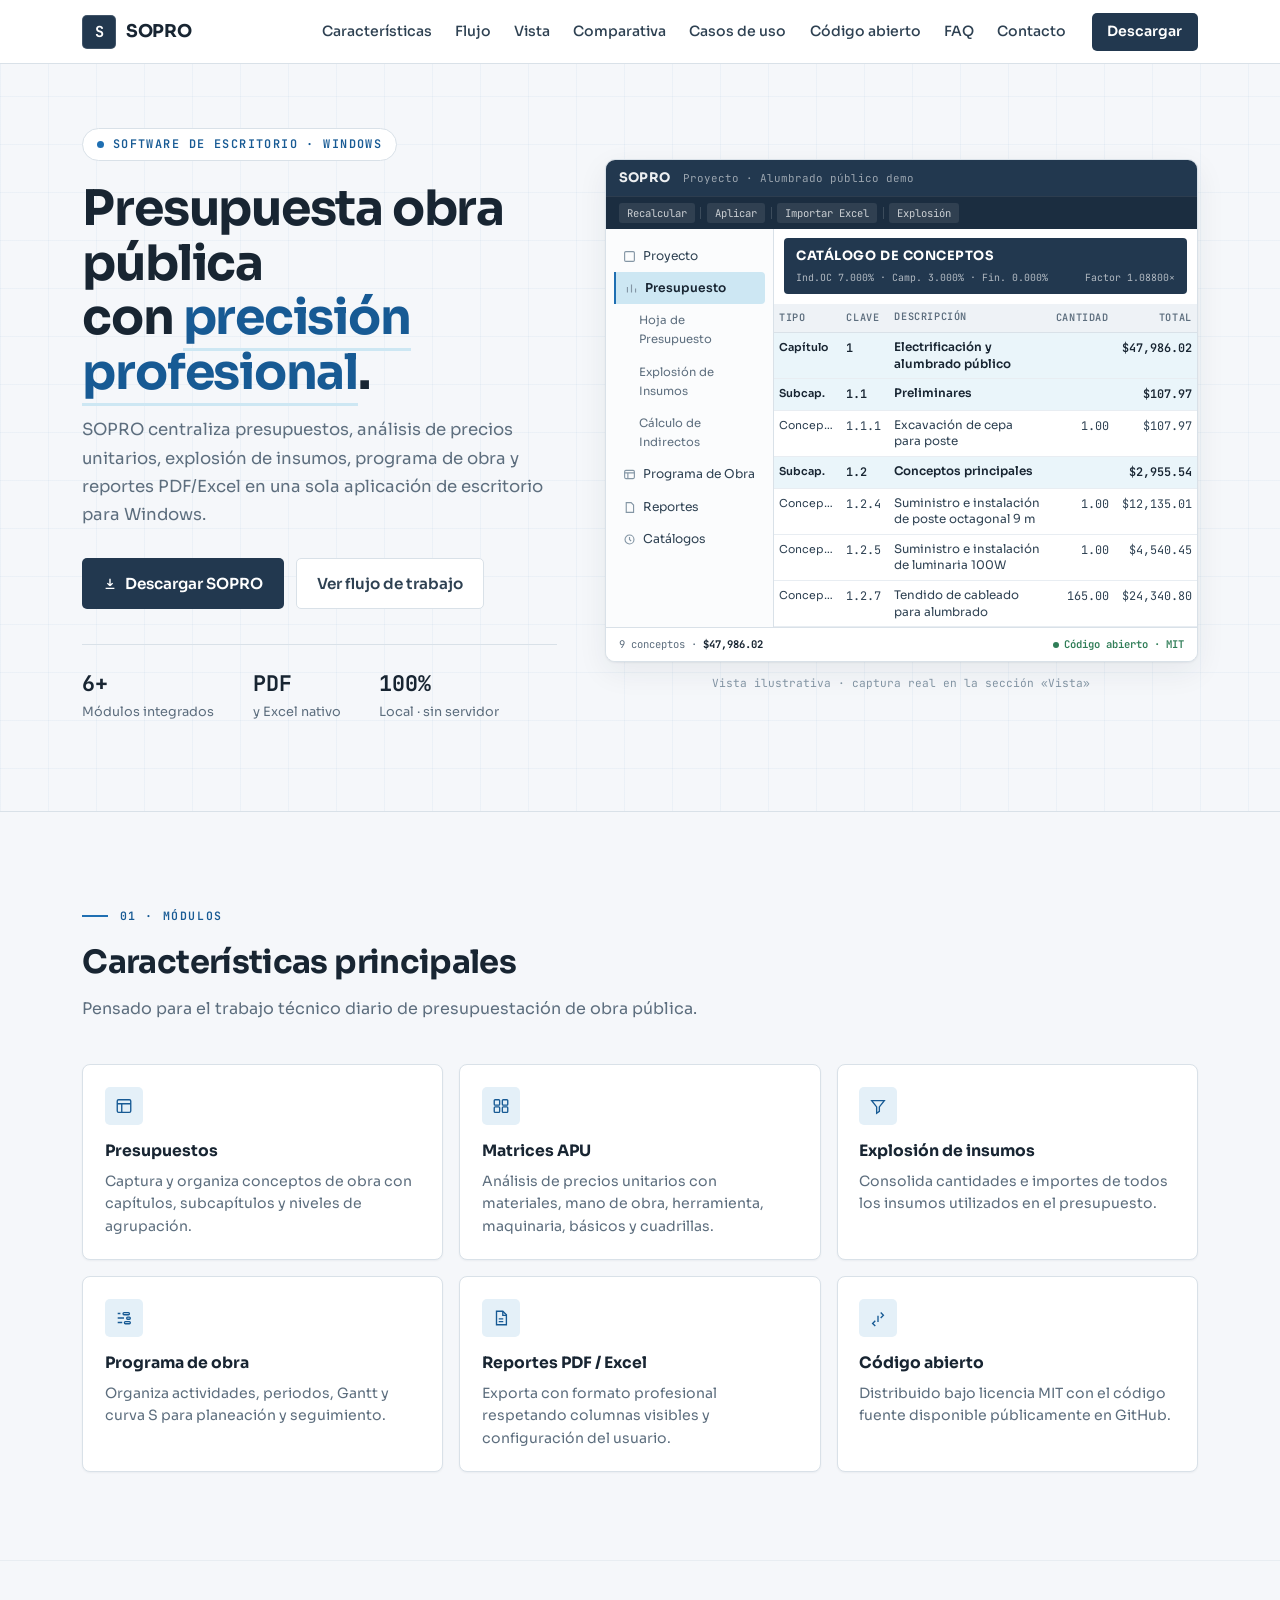
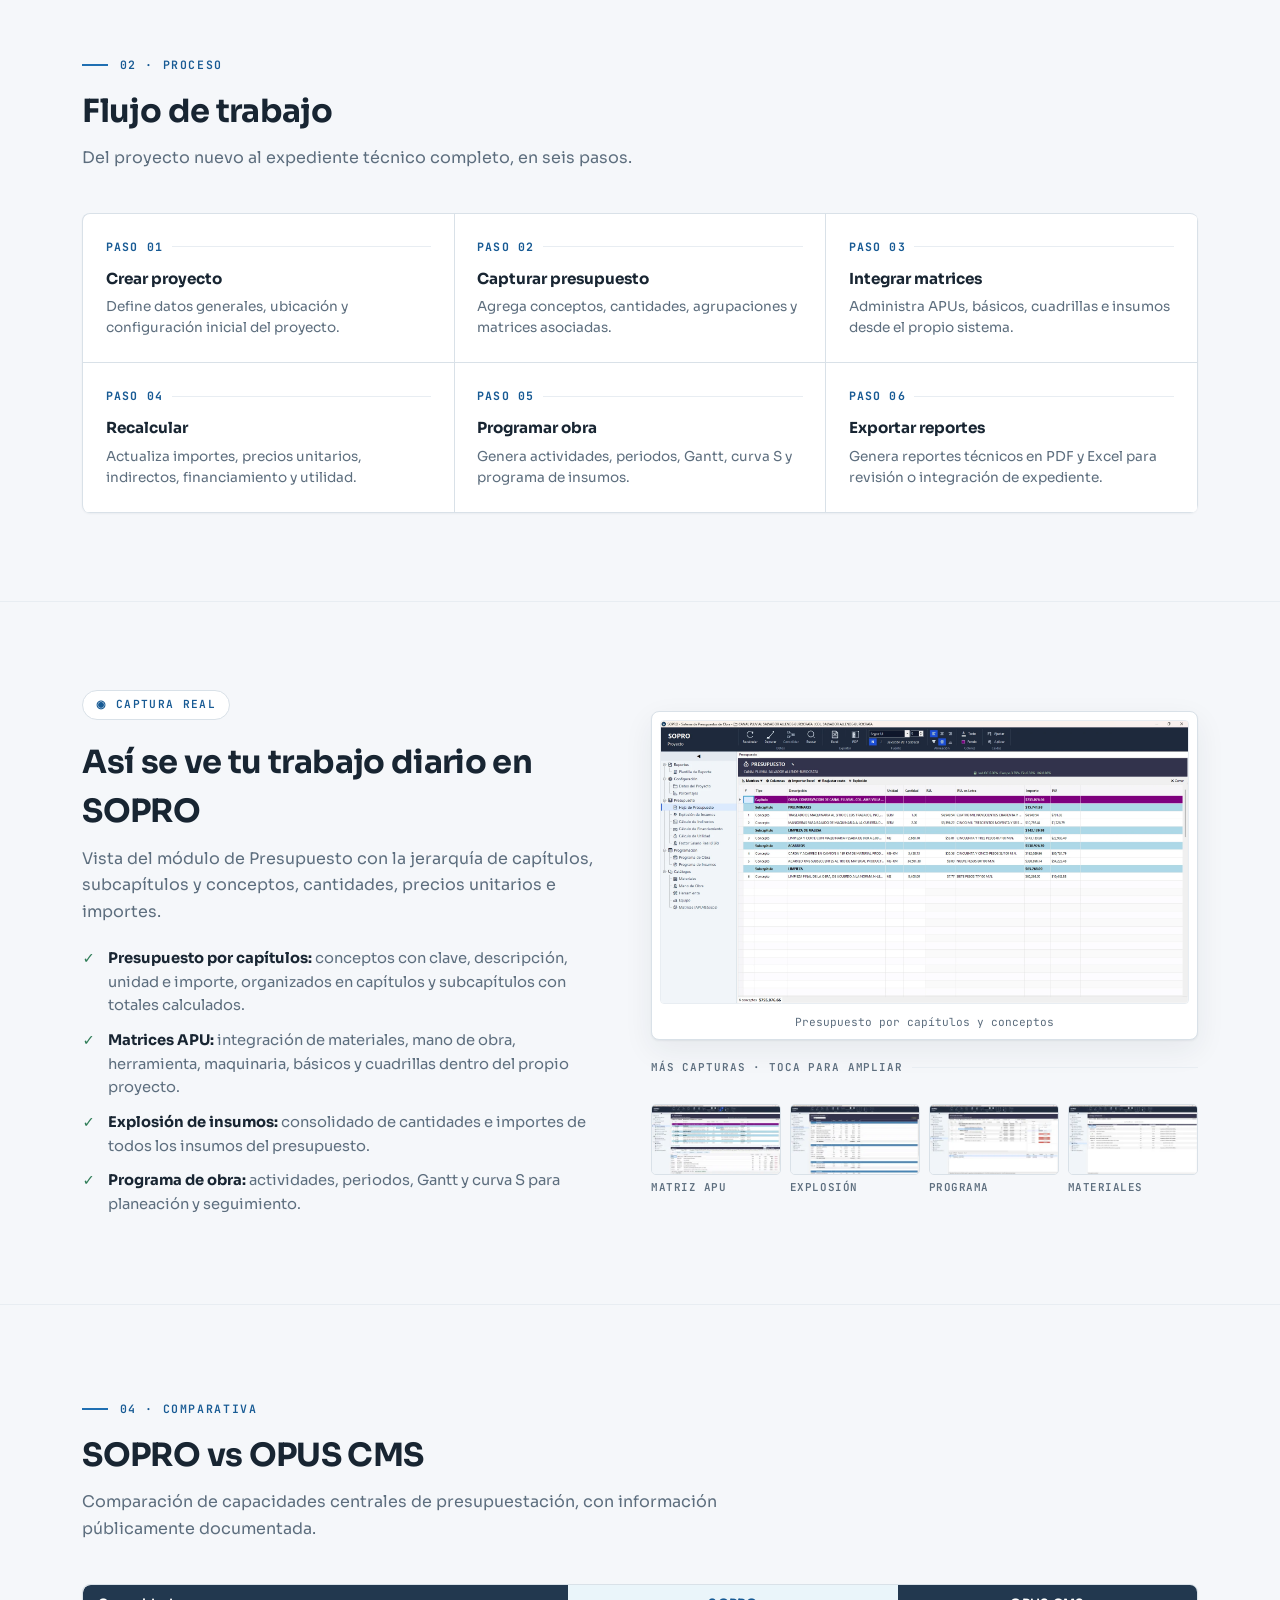
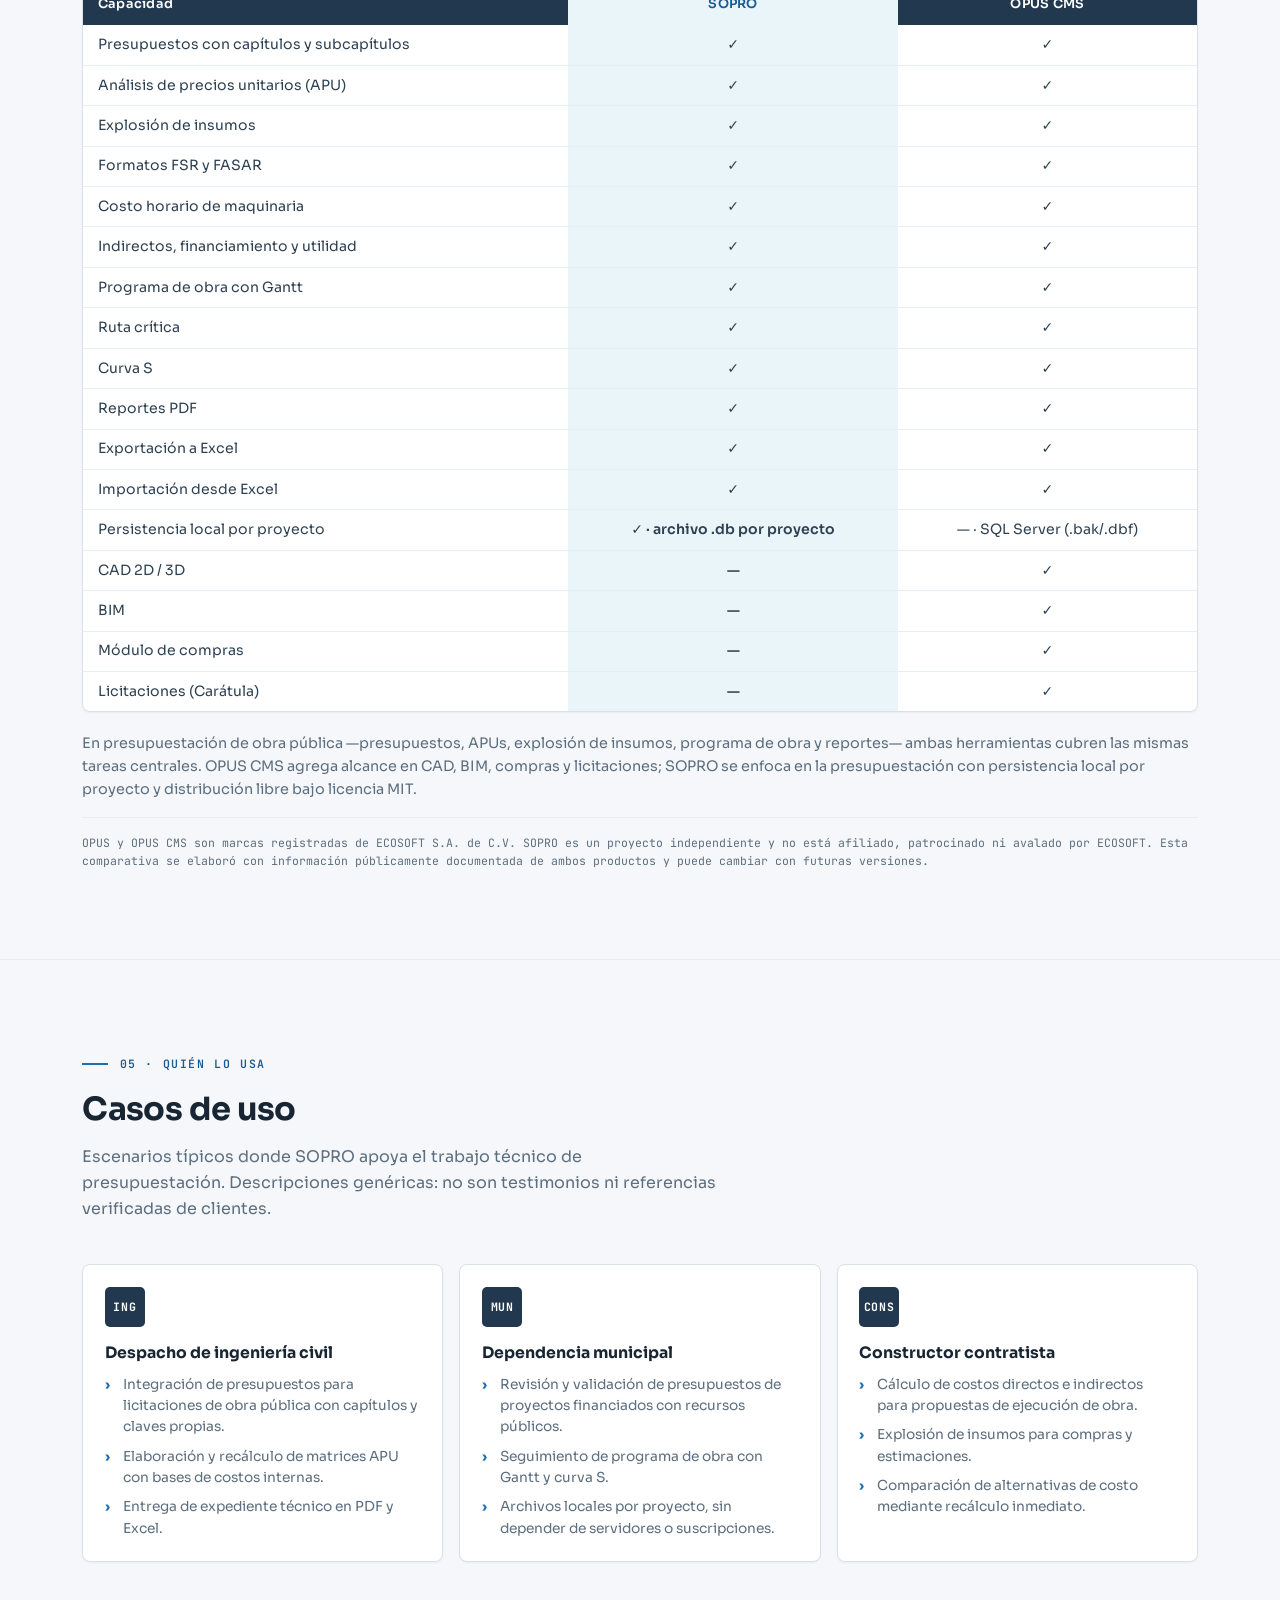
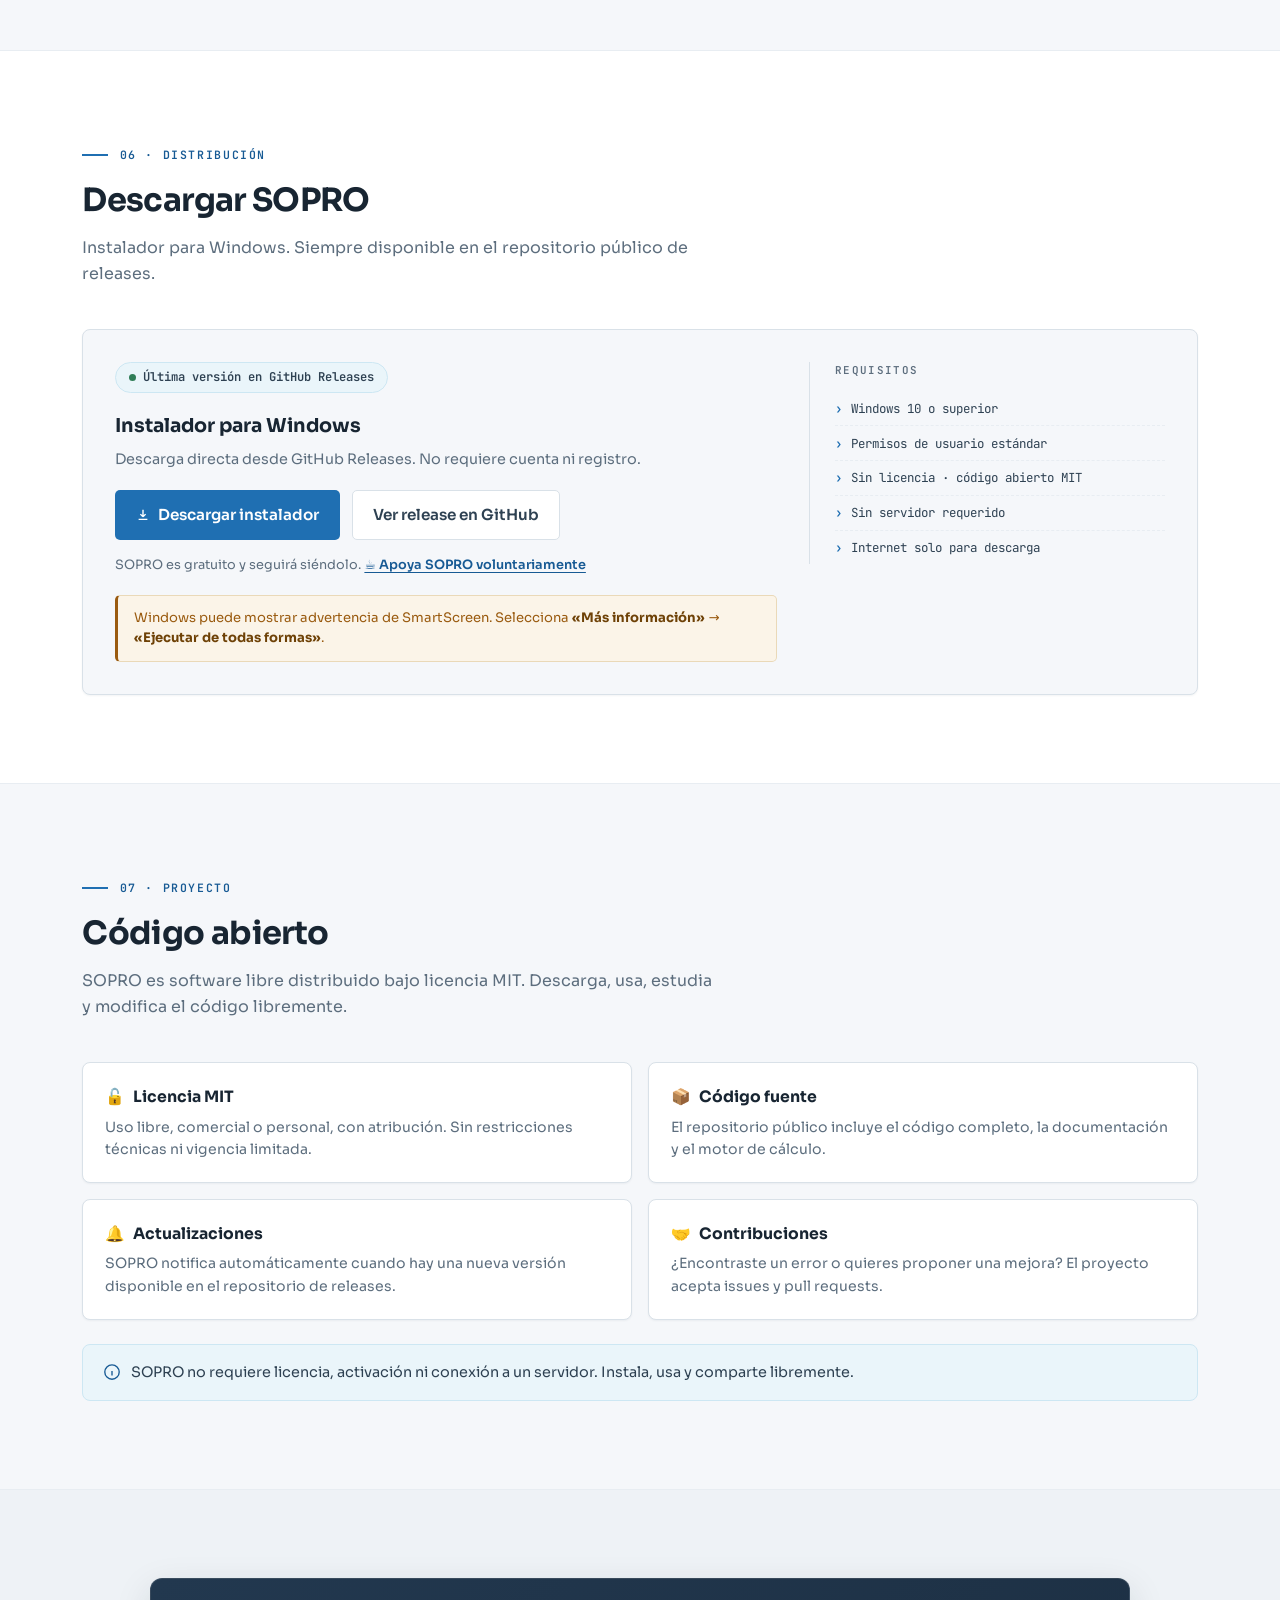
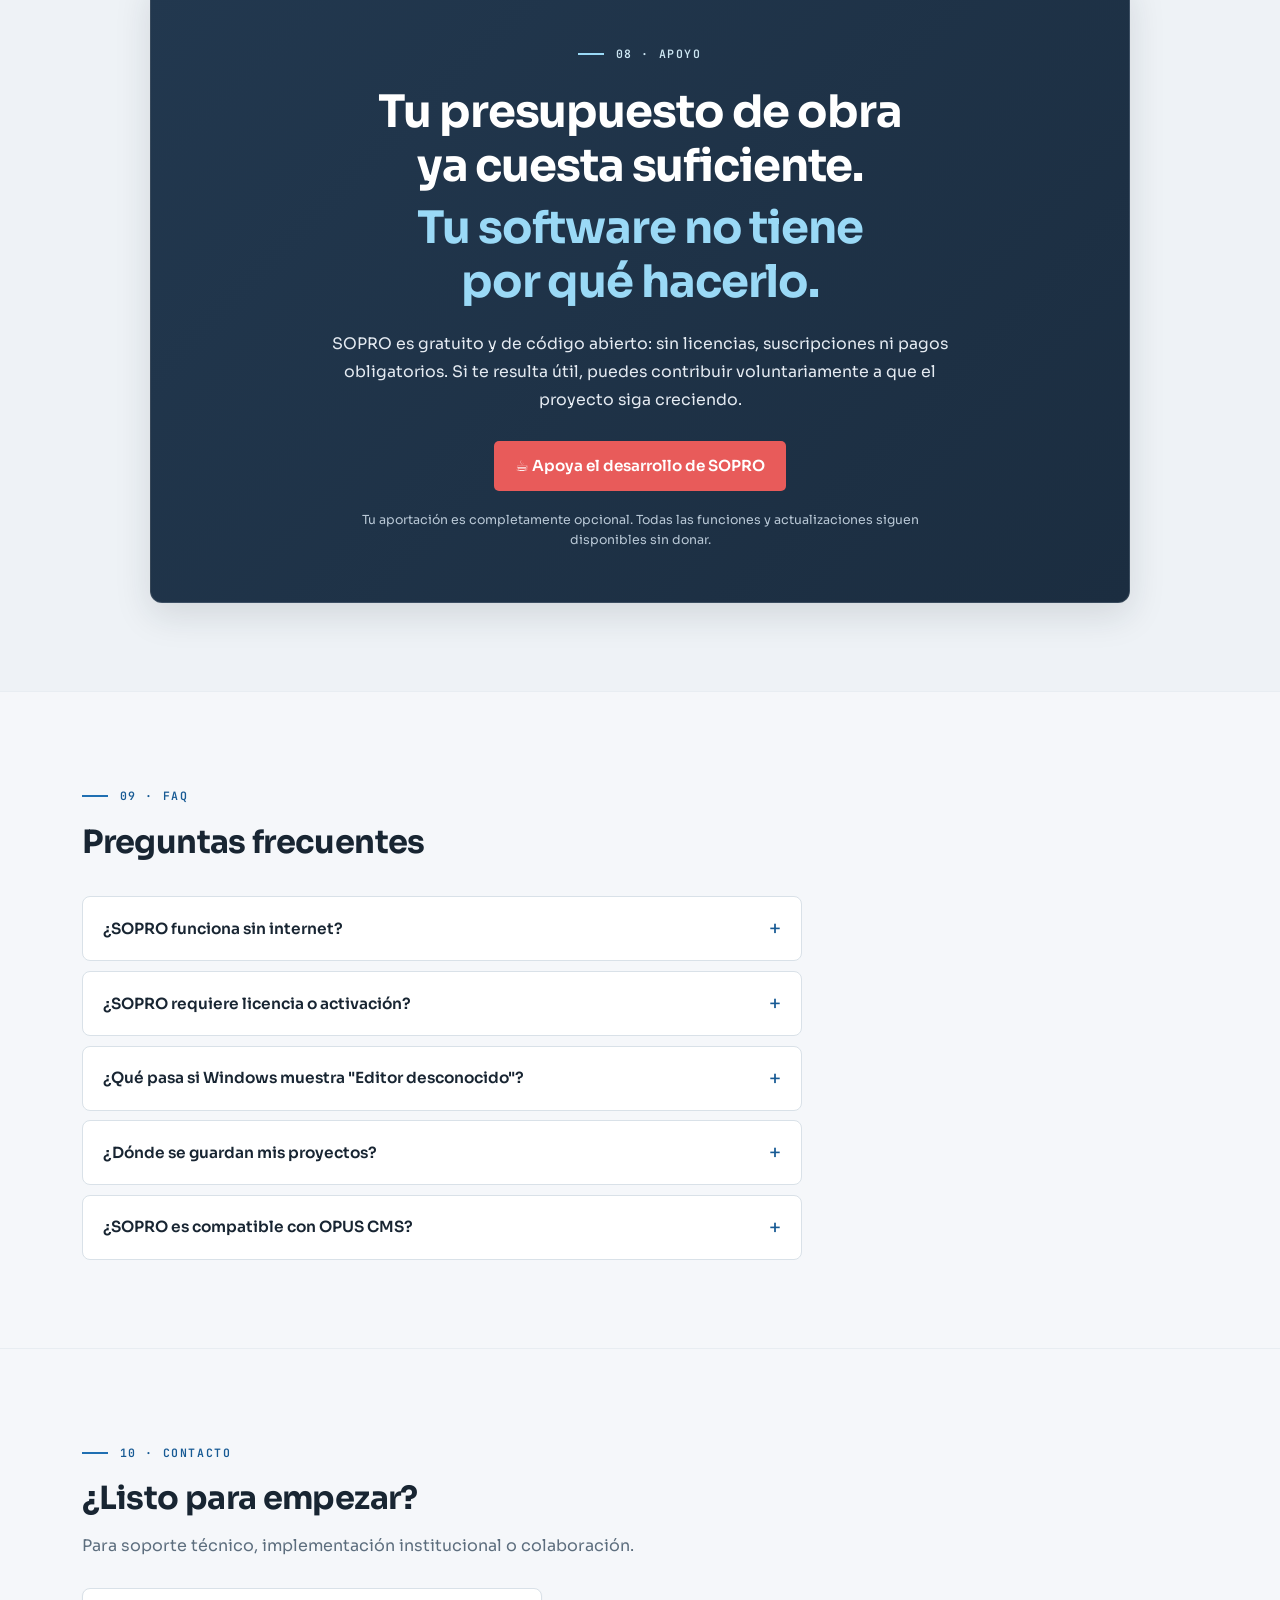
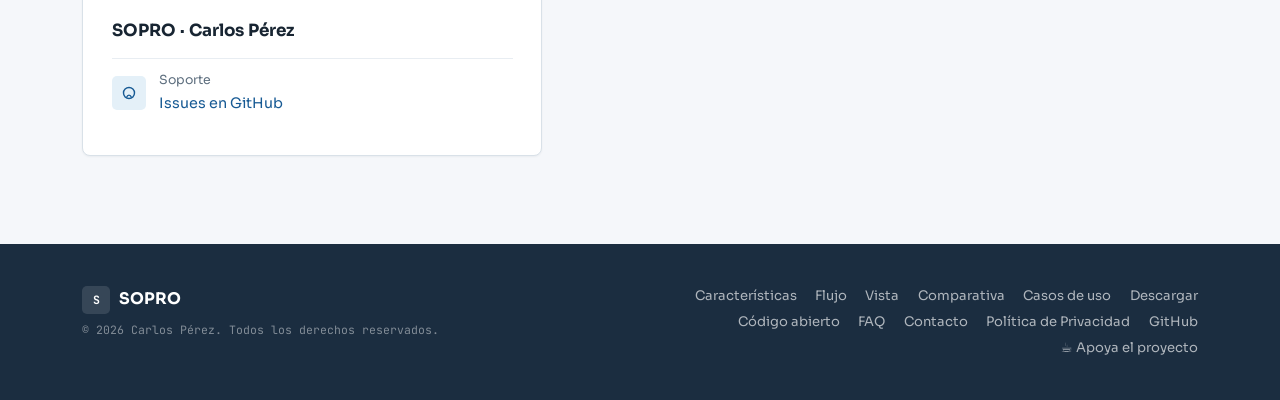
==== commit 9f67ada2: "Ampliar la galería de Vista real a cinco capturas Añade presupuesto, matriz APU, explosión de insumo" ====
--- a/index.html
+++ b/index.html
@@ -442,16 +442,156 @@
       color: var(--ok); font-weight: 700;
     }
     .vista-list li strong { color: var(--ink) }
+    .shot-gallery { display: grid; gap: 1.2rem }
     .shot-wrap {
       margin: 0; border: 1px solid var(--line); border-radius: var(--radius);
       overflow: hidden; background: var(--surface);
       box-shadow: var(--shadow-card);
       padding: 8px;
     }
-    .shot-wrap img { width: 100%; height: auto; border-radius: 4px; border: 1px solid var(--line-soft) }
+    .shot-btn {
+      position: relative;
+      display: block; width: 100%;
+      padding: 0; border: 0; background: none;
+      border-radius: 4px; cursor: zoom-in;
+      font: inherit; text-align: inherit;
+    }
+    .shot-btn img { width: 100%; height: auto; border-radius: 4px; border: 1px solid var(--line-soft) }
+    .shot-hint {
+      position: absolute; right: 14px; bottom: 14px;
+      display: inline-flex; align-items: center; gap: .4rem;
+      background: var(--navy); color: #fff;
+      font-family: var(--mono); font-size: .68rem; font-weight: 600;
+      letter-spacing: .08em; text-transform: uppercase;
+      padding: .38rem .75rem; border-radius: 999px;
+      box-shadow: 0 2px 10px rgba(16,26,37,.35);
+      opacity: 0; transform: translateY(4px);
+      transition: opacity .18s ease, transform .18s ease;
+      pointer-events: none;
+    }
+    .shot-hint svg { width: 12px; height: 12px }
+    .shot-btn:hover .shot-hint, .shot-btn:focus-visible .shot-hint, .shot-btn:focus .shot-hint { opacity: 1; transform: none }
+    @media (hover: none) {
+      .shot-hint { opacity: 1; transform: none }
+    }
     .shot-caption {
-      font-family: var(--mono); font-size: .7rem; color: var(--muted-2);
+      font-family: var(--mono); font-size: .7rem; color: var(--muted);
       text-align: center; margin-top: .6rem;
+    }
+    /* tira de miniaturas: resto de capturas de la galería (rejilla compacta) */
+    .shot-strip {
+      display: grid; grid-template-columns: repeat(4, 1fr); gap: .55rem;
+      min-width: 0;
+    }
+    .shot-thumb {
+      min-width: 0; min-height: 44px; /* área táctil ≥ 44 px */
+      display: flex; flex-direction: column; gap: .4rem;
+      padding: 0; border: 0; background: none; cursor: zoom-in;
+      font: inherit; text-align: inherit; border-radius: var(--radius-sm);
+    }
+    .shot-thumb:focus-visible { outline: 2px solid var(--accent); outline-offset: 2px }
+    .shot-thumb-frame {
+      display: block; overflow: hidden; min-width: 0;
+      border: 1px solid var(--line); border-radius: var(--radius-sm);
+      background: var(--surface);
+      transition: border-color .15s, box-shadow .15s, transform .15s;
+    }
+    .shot-thumb-frame img {
+      display: block; width: 100%; height: auto; max-width: 100%;
+    }
+    .shot-thumb:hover .shot-thumb-frame,
+    .shot-thumb:focus-visible .shot-thumb-frame {
+      border-color: var(--accent);
+      box-shadow: 0 3px 12px rgba(31,111,178,.18);
+      transform: translateY(-2px);
+    }
+    .shot-thumb:hover .shot-thumb-frame img { opacity: .9 }
+    .shot-thumb-label {
+      font-family: var(--mono); font-size: .68rem; font-weight: 600;
+      letter-spacing: .05em; text-transform: uppercase;
+      color: var(--muted); text-align: center; line-height: 1.25;
+      transition: color .15s; overflow-wrap: break-word;
+    }
+    .shot-thumb:hover .shot-thumb-label,
+    .shot-thumb:focus-visible .shot-thumb-label { color: var(--accent-ink) }
+    /* micro-título de la tira: señala que hay más capturas interactivas */
+    .shot-strip-title {
+      font-family: var(--mono); font-size: .68rem; font-weight: 600;
+      letter-spacing: .08em; text-transform: uppercase;
+      color: var(--muted); margin-bottom: .55rem;
+      display: flex; align-items: center; gap: .55rem;
+    }
+    .shot-strip-title::after { content: ''; flex: 1; height: 1px; background: var(--line-soft) }
+    @media (max-width: 720px) {
+      .shot-strip { grid-template-columns: repeat(2, 1fr); gap: .7rem .6rem }
+    }
+
+    /* ─── 10b · lightbox de capturas (diálogo nativo) ───────────────────── */
+    html.lb-open { overflow: hidden }
+    .lightbox {
+      width: min(960px, calc(100vw - 2rem));
+      max-height: calc(100dvh - 2rem);
+      margin: auto; overflow: auto;
+      border: 1px solid var(--line); border-radius: var(--radius);
+      background: var(--surface); color: var(--ink);
+      padding: 0; box-shadow: var(--shadow-card);
+    }
+    .lightbox[open] { animation: lb-in .18s ease }
+    @keyframes lb-in {
+      from { opacity: 0; transform: translateY(10px) }
+      to { opacity: 1; transform: none }
+    }
+    .lightbox::backdrop { background: rgba(16,26,37,.85) }
+    .lb-inner { position: relative; padding: .8rem .8rem 1rem }
+    .lb-head {
+      display: flex; align-items: center; justify-content: space-between;
+      gap: 1rem; margin-bottom: .7rem;
+    }
+    .lb-title {
+      font-family: var(--mono); font-size: .7rem; font-weight: 600;
+      letter-spacing: .12em; text-transform: uppercase; color: var(--muted);
+    }
+    .lb-close {
+      width: 34px; height: 34px; flex: none;
+      display: grid; place-items: center;
+      background: var(--surface); color: var(--ink-2);
+      border: 1px solid var(--line); border-radius: 999px;
+      cursor: pointer; transition: background .15s, color .15s, border-color .15s;
+    }
+    .lb-close:hover { background: var(--navy); color: #fff; border-color: var(--navy) }
+    .lb-close svg { width: 14px; height: 14px }
+    .lb-stage { margin: 0 }
+    .lb-stage img {
+      display: block; margin: 0 auto;
+      max-width: 100%; max-height: min(68vh, 640px);
+      width: auto; height: auto;
+      border: 1px solid var(--line); border-radius: 4px;
+      background: var(--paper);
+    }
+    .lb-bar {
+      display: flex; align-items: center; justify-content: center;
+      gap: 1.1rem; margin-top: .85rem;
+    }
+    .lb-nav {
+      width: 34px; height: 34px;
+      display: grid; place-items: center;
+      background: var(--surface); color: var(--ink-2);
+      border: 1px solid var(--line); border-radius: 999px;
+      cursor: pointer; transition: background .15s, color .15s, border-color .15s;
+    }
+    .lb-nav:hover { background: var(--navy); color: #fff; border-color: var(--navy) }
+    .lb-nav:disabled { opacity: .4; cursor: default }
+    .lb-nav:disabled:hover { background: var(--surface); color: var(--ink-2); border-color: var(--line) }
+    .lb-nav svg { width: 14px; height: 14px }
+    .lb-nav[hidden] { display: none }
+    .lb-count {
+      font-family: var(--mono); font-size: .72rem; font-weight: 600;
+      color: var(--muted); font-variant-numeric: tabular-nums;
+      min-width: 3.4em; text-align: center;
+    }
+    .lb-caption {
+      font-family: var(--mono); font-size: .72rem; color: var(--muted);
+      text-align: center; margin-top: .5rem; line-height: 1.5;
     }
 
     /* ─── 11 · comparativa · tabla como en la app ───────────────────────── */
@@ -779,6 +919,17 @@
         background: var(--surface);
         box-shadow: inset -1px 0 0 var(--line), 4px 0 10px rgba(24,37,50,.08);
       }
+
+      /* lightbox en móvil: pantalla completa y controles táctiles */
+      .lightbox {
+        width: 100vw; max-width: 100vw;
+        height: 100vh; height: 100dvh; max-height: 100dvh;
+        margin: 0; border: 0; border-radius: 0;
+      }
+      .lb-inner { display: flex; flex-direction: column; min-height: 100%; padding: .9rem }
+      .lb-stage { flex: 1; display: grid; place-items: center; min-height: 0 }
+      .lb-stage img { max-height: 100%; max-width: 100%; width: auto }
+      .lb-close, .lb-nav { width: 44px; height: 44px }
     }
 
     /* ─── 21 · accesibilidad · movimiento reducido ──────────────────────── */
@@ -1125,12 +1276,94 @@
               <li class="reveal"><strong>Programa de obra:</strong> actividades, periodos, Gantt y curva S para planeación y seguimiento.</li>
             </ul>
           </div>
-          <figure class="shot-wrap reveal">
-            <img src="assets/screenshots/presupuesto.webp"
-                 alt="Captura real del módulo de Presupuesto de SOPRO: hoja de presupuesto con capítulos, subcapítulos y conceptos"
-                 width="1200" height="630" loading="lazy" />
-            <figcaption class="shot-caption">Captura real de la aplicación · módulo Presupuesto</figcaption>
-          </figure>
+          <div class="shot-gallery">
+            <!-- Galería «Vista real» · el carrusel del lightbox agrupa todos
+                 los [data-lb] en orden de aparición (la captura principal es
+                 el slide 1). Cada disparador declara su imagen completa con
+                 data-lb-src, su descripción con data-lb-alt y su título con
+                 data-lb-caption, de modo que el modal siempre muestra el
+                 WebP grande, nunca la miniatura.
+                 Mantenimiento · para añadir una sexta captura:
+                 1) guarda el WebP grande en assets/screenshots/ (p. ej. informe.webp);
+                 2) guarda su miniatura en assets/screenshots/thumbs/ (mismo nombre);
+                 3) añade dentro de .shot-strip un botón como los de abajo:
+                    <button class="shot-thumb" type="button" data-lb
+                            data-lb-src="assets/screenshots/informe.webp"
+                            data-lb-alt="Descripción accesible de la captura"
+                            data-lb-caption="Título corto del slide"
+                            aria-label="Ampliar captura: título corto">
+                      <span class="shot-thumb-frame">
+                        <img src="assets/screenshots/thumbs/informe.webp" alt=""
+                             width="340" height="182" loading="lazy" />
+                      </span>
+                      <span class="shot-thumb-label">Informe</span>
+                    </button>
+                 No hay que tocar el JS: prev/next, flechas, swipe, contador y
+                 wrap se activan solos con N disparadores. -->
+            <figure class="shot-wrap reveal">
+              <button class="shot-btn" type="button" data-lb aria-haspopup="dialog"
+                      data-lb-src="assets/screenshots/presupuesto.webp"
+                      data-lb-alt="Hoja de presupuesto de SOPRO con capítulos, conceptos, cantidades, precios unitarios e importes."
+                      data-lb-caption="Presupuesto por capítulos y conceptos"
+                      aria-label="Ampliar captura: hoja de presupuesto de SOPRO">
+                <img src="assets/screenshots/presupuesto.webp"
+                     alt="Hoja de presupuesto de SOPRO con capítulos, conceptos, cantidades, precios unitarios e importes."
+                     width="1918" height="1028" loading="lazy" />
+                <span class="shot-hint" aria-hidden="true">
+                  <svg viewBox="0 0 16 16" fill="none" stroke="currentColor" stroke-width="1.5"><circle cx="7" cy="7" r="4.5"/><path d="M10.5 10.5L14 14M7 5v4M5 7h4"/></svg>
+                  Ampliar
+                </span>
+              </button>
+              <figcaption class="shot-caption">Presupuesto por capítulos y conceptos</figcaption>
+            </figure>
+            <div class="shot-strip-title reveal">Más capturas · toca para ampliar</div>
+            <div class="shot-strip reveal">
+              <button class="shot-thumb" type="button" data-lb aria-haspopup="dialog"
+                      data-lb-src="assets/screenshots/presupuesto-matriz.webp"
+                      data-lb-alt="Presupuesto con el panel de matriz APU abierto: insumos, cantidades y costos."
+                      data-lb-caption="Presupuesto con matriz APU"
+                      aria-label="Ampliar captura: presupuesto con matriz APU">
+                <span class="shot-thumb-frame">
+                  <img src="assets/screenshots/thumbs/presupuesto-matriz.webp" alt=""
+                       width="340" height="183" loading="lazy" />
+                </span>
+                <span class="shot-thumb-label">Matriz APU</span>
+              </button>
+              <button class="shot-thumb" type="button" data-lb aria-haspopup="dialog"
+                      data-lb-src="assets/screenshots/explosion.webp"
+                      data-lb-alt="Explosión de insumos con materiales, mano de obra, herramienta y maquinaria, cantidades e importes."
+                      data-lb-caption="Explosión de insumos por categoría"
+                      aria-label="Ampliar captura: explosión de insumos por categoría">
+                <span class="shot-thumb-frame">
+                  <img src="assets/screenshots/thumbs/explosion.webp" alt=""
+                       width="340" height="183" loading="lazy" />
+                </span>
+                <span class="shot-thumb-label">Explosión</span>
+              </button>
+              <button class="shot-thumb" type="button" data-lb aria-haspopup="dialog"
+                      data-lb-src="assets/screenshots/programa-obra.webp"
+                      data-lb-alt="Programa de obra con actividades, periodos, diagrama de Gantt y curva de inversión."
+                      data-lb-caption="Programa de obra con Gantt"
+                      aria-label="Ampliar captura: programa de obra con Gantt">
+                <span class="shot-thumb-frame">
+                  <img src="assets/screenshots/thumbs/programa-obra.webp" alt=""
+                       width="340" height="182" loading="lazy" />
+                </span>
+                <span class="shot-thumb-label">Programa</span>
+              </button>
+              <button class="shot-thumb" type="button" data-lb aria-haspopup="dialog"
+                      data-lb-src="assets/screenshots/catalogo-materiales.webp"
+                      data-lb-alt="Catálogo de materiales con claves, descripciones, unidades, precios unitarios y origen."
+                      data-lb-caption="Catálogo de materiales y precios"
+                      aria-label="Ampliar captura: catálogo de materiales y precios">
+                <span class="shot-thumb-frame">
+                  <img src="assets/screenshots/thumbs/catalogo-materiales.webp" alt=""
+                       width="340" height="183" loading="lazy" />
+                </span>
+                <span class="shot-thumb-label">Materiales</span>
+              </button>
+            </div>
+          </div>
         </div>
       </div>
     </section>
@@ -1361,6 +1594,31 @@
 
   </main>
 
+  <!-- ═══ LIGHTBOX · vista ampliada de capturas (galería [data-lb]) ══════ -->
+  <dialog class="lightbox" id="lightbox" aria-labelledby="lb-title" aria-describedby="lb-caption">
+    <div class="lb-inner">
+      <div class="lb-head">
+        <span class="lb-title" id="lb-title">Captura ampliada</span>
+        <button class="lb-close" id="lb-close" type="button" aria-label="Cerrar vista ampliada">
+          <svg viewBox="0 0 16 16" fill="none" stroke="currentColor" stroke-width="1.6" aria-hidden="true"><path d="M4 4l8 8M12 4l-8 8"/></svg>
+        </button>
+      </div>
+      <figure class="lb-stage">
+        <img id="lb-img" alt="" />
+      </figure>
+      <div class="lb-bar">
+        <button class="lb-nav" id="lb-prev" type="button" aria-label="Captura anterior" hidden>
+          <svg viewBox="0 0 16 16" fill="none" stroke="currentColor" stroke-width="1.6" aria-hidden="true"><path d="M10 3L5 8l5 5"/></svg>
+        </button>
+        <p class="lb-count" id="lb-count" aria-live="polite">1 / 1</p>
+        <button class="lb-nav" id="lb-next" type="button" aria-label="Captura siguiente" hidden>
+          <svg viewBox="0 0 16 16" fill="none" stroke="currentColor" stroke-width="1.6" aria-hidden="true"><path d="M6 3l5 5-5 5"/></svg>
+        </button>
+      </div>
+      <p class="lb-caption" id="lb-caption"></p>
+    </div>
+  </dialog>
+
   <!-- ═══ FOOTER ═════════════════════════════════════════════ -->
   <footer>
     <div class="container">
@@ -1427,6 +1685,105 @@
     } else {
       revealEls.forEach(el => el.classList.add("visible"));
     }
+
+    // lightbox · galería de capturas «Vista real»
+    (function () {
+      const triggers = Array.from(document.querySelectorAll("[data-lb]"));
+      const dlg = document.getElementById("lightbox");
+      if (!dlg || triggers.length === 0) return;
+
+      const img = document.getElementById("lb-img");
+      const captionEl = document.getElementById("lb-caption");
+      const countEl = document.getElementById("lb-count");
+      const prevBtn = document.getElementById("lb-prev");
+      const nextBtn = document.getElementById("lb-next");
+      const closeBtn = document.getElementById("lb-close");
+
+      // cada [data-lb] es un slide; el disparador declara su imagen completa
+      // con data-lb-src y su descripción con data-lb-alt (así el modal siempre
+      // muestra el WebP grande, nunca la miniatura); el caption sale de
+      // data-lb-caption o del figcaption del figure contenedor
+      const slides = triggers.map((btn, i) => {
+        const figImg = btn.querySelector("img");
+        const caption = btn.dataset.lbCaption
+          || (btn.closest("figure")?.querySelector("figcaption")?.textContent || "").trim();
+        return {
+          src: btn.dataset.lbSrc || figImg?.currentSrc || figImg?.src || "",
+          alt: btn.dataset.lbAlt || figImg?.alt || "",
+          caption, btn, i
+        };
+      });
+
+      let index = 0;
+      let lastTrigger = null;
+
+      function render() {
+        const s = slides[index];
+        img.src = s.src;
+        img.alt = s.alt;
+        captionEl.textContent = s.caption;
+        countEl.textContent = (index + 1) + " / " + slides.length;
+        const multi = slides.length > 1;
+        prevBtn.hidden = !multi;
+        nextBtn.hidden = !multi;
+      }
+
+      function open(trigger) {
+        lastTrigger = trigger;
+        index = triggers.indexOf(trigger);
+        if (index < 0) index = 0;
+        render();
+        dlg.showModal();
+        document.documentElement.classList.add("lb-open");
+      }
+
+      function close() {
+        if (dlg.open) dlg.close();
+      }
+
+      triggers.forEach(btn => btn.addEventListener("click", () => open(btn)));
+
+      closeBtn.addEventListener("click", close);
+
+      prevBtn.addEventListener("click", () => {
+        index = (index - 1 + slides.length) % slides.length;
+        render();
+      });
+      nextBtn.addEventListener("click", () => {
+        index = (index + 1) % slides.length;
+        render();
+      });
+
+      // clic en el fondo (backdrop o borde del diálogo) cierra
+      dlg.addEventListener("click", (e) => { if (e.target === dlg) close(); });
+
+      // Escape cierra de forma nativa (evento cancel → close);
+      // al cerrar se libera el scroll y se devuelve el foco al disparador
+      dlg.addEventListener("close", () => {
+        document.documentElement.classList.remove("lb-open");
+        if (lastTrigger) lastTrigger.focus();
+      });
+
+      // flechas del teclado: solo con más de una captura
+      dlg.addEventListener("keydown", (e) => {
+        if (slides.length < 2) return;
+        if (e.key === "ArrowRight") { e.preventDefault(); index = (index + 1) % slides.length; render(); }
+        if (e.key === "ArrowLeft") { e.preventDefault(); index = (index - 1 + slides.length) % slides.length; render(); }
+      });
+
+      // swipe en móvil: solo con más de una captura
+      let touchX = null;
+      dlg.addEventListener("touchstart", (e) => { touchX = e.touches[0].clientX; }, { passive: true });
+      dlg.addEventListener("touchend", (e) => {
+        if (touchX === null || slides.length < 2) { touchX = null; return; }
+        const dx = e.changedTouches[0].clientX - touchX;
+        if (Math.abs(dx) > 40) {
+          index = dx < 0 ? (index + 1) % slides.length : (index - 1 + slides.length) % slides.length;
+          render();
+        }
+        touchX = null;
+      }, { passive: true });
+    })();
 
     // GitHub releases
     async function loadRelease() {
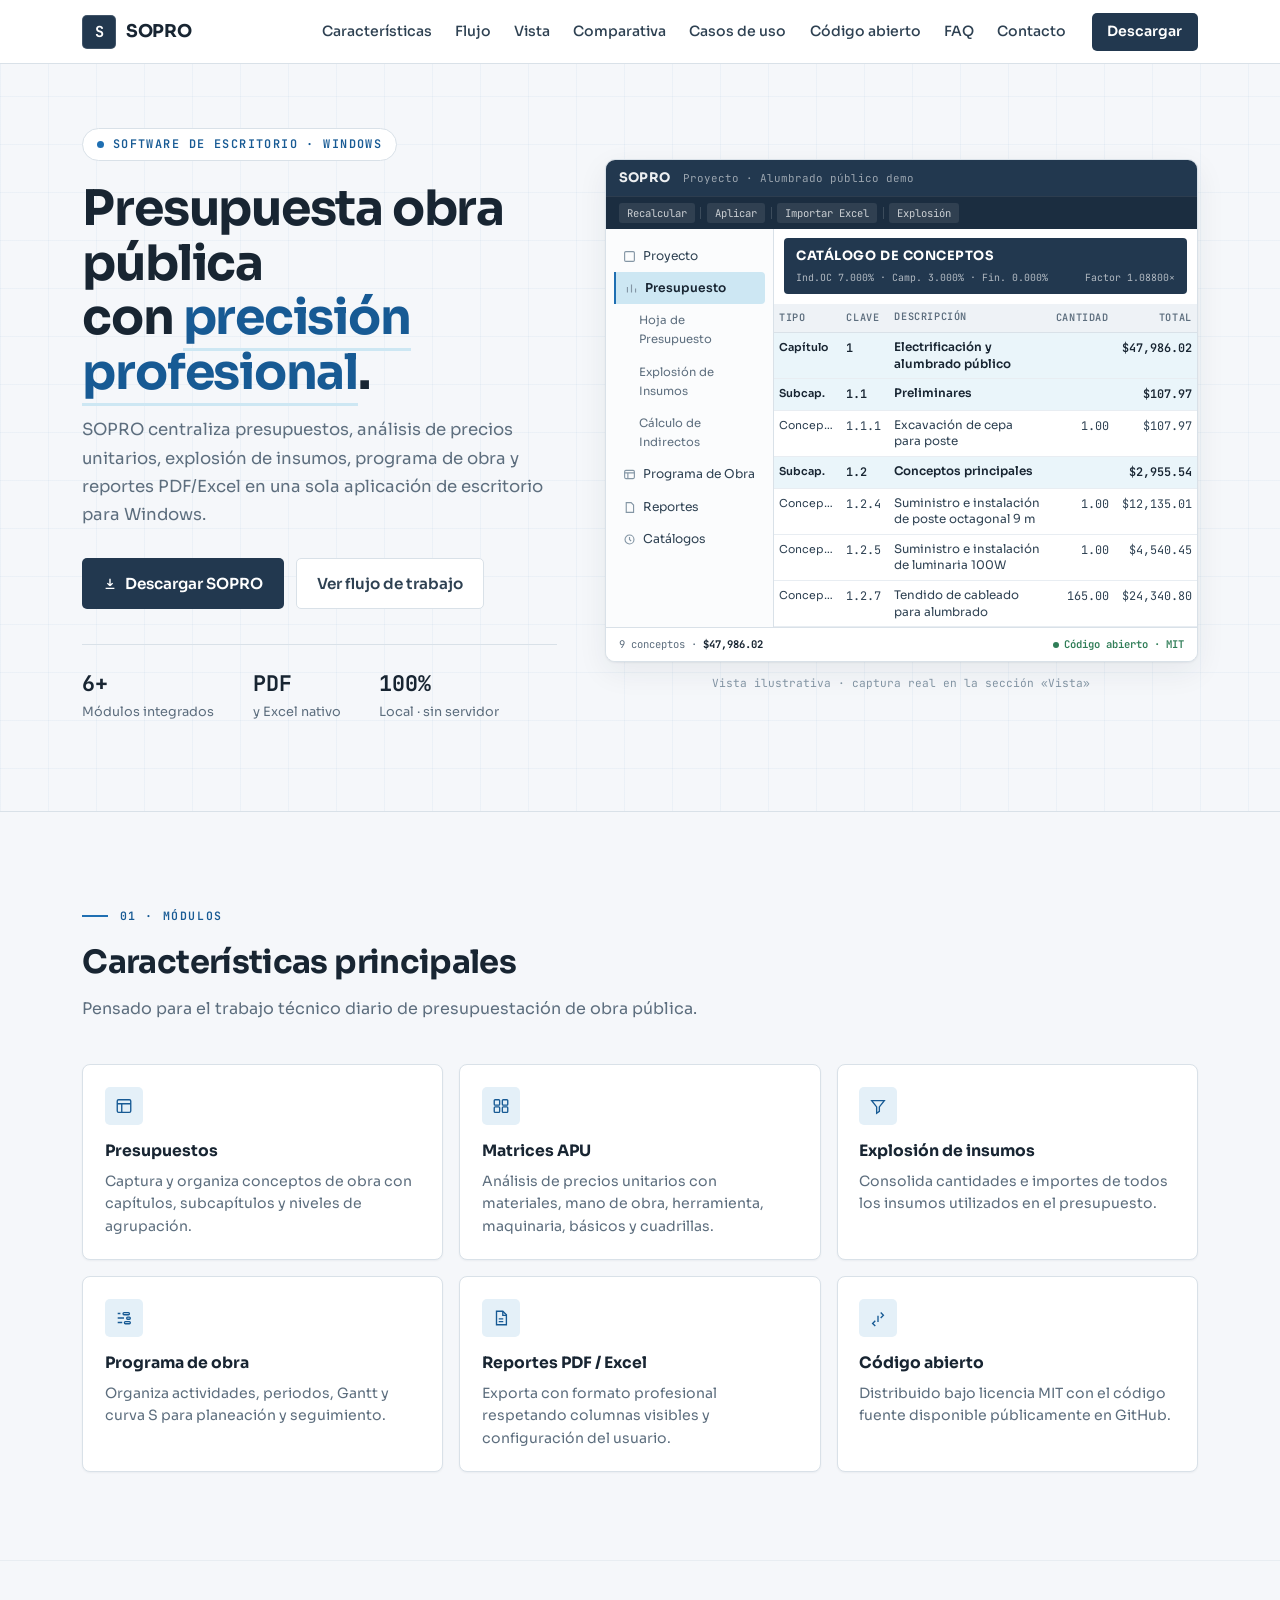
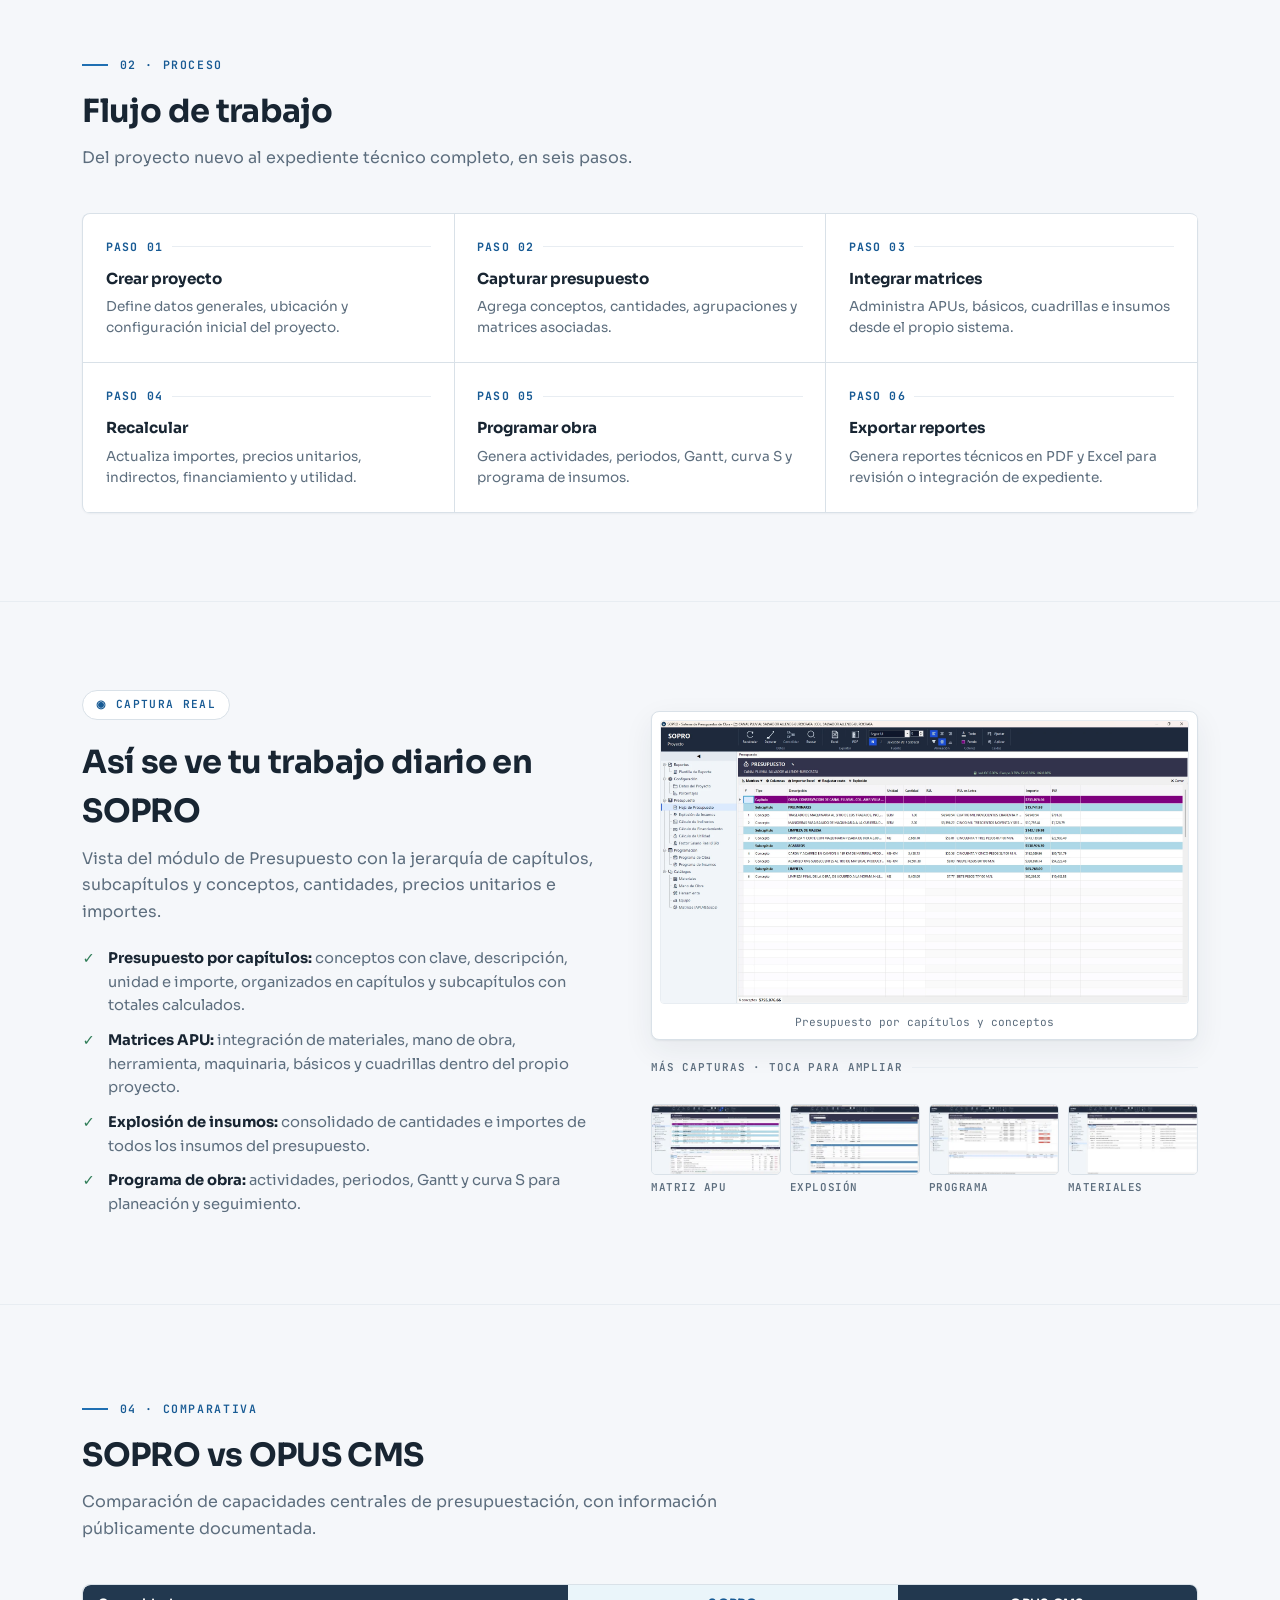
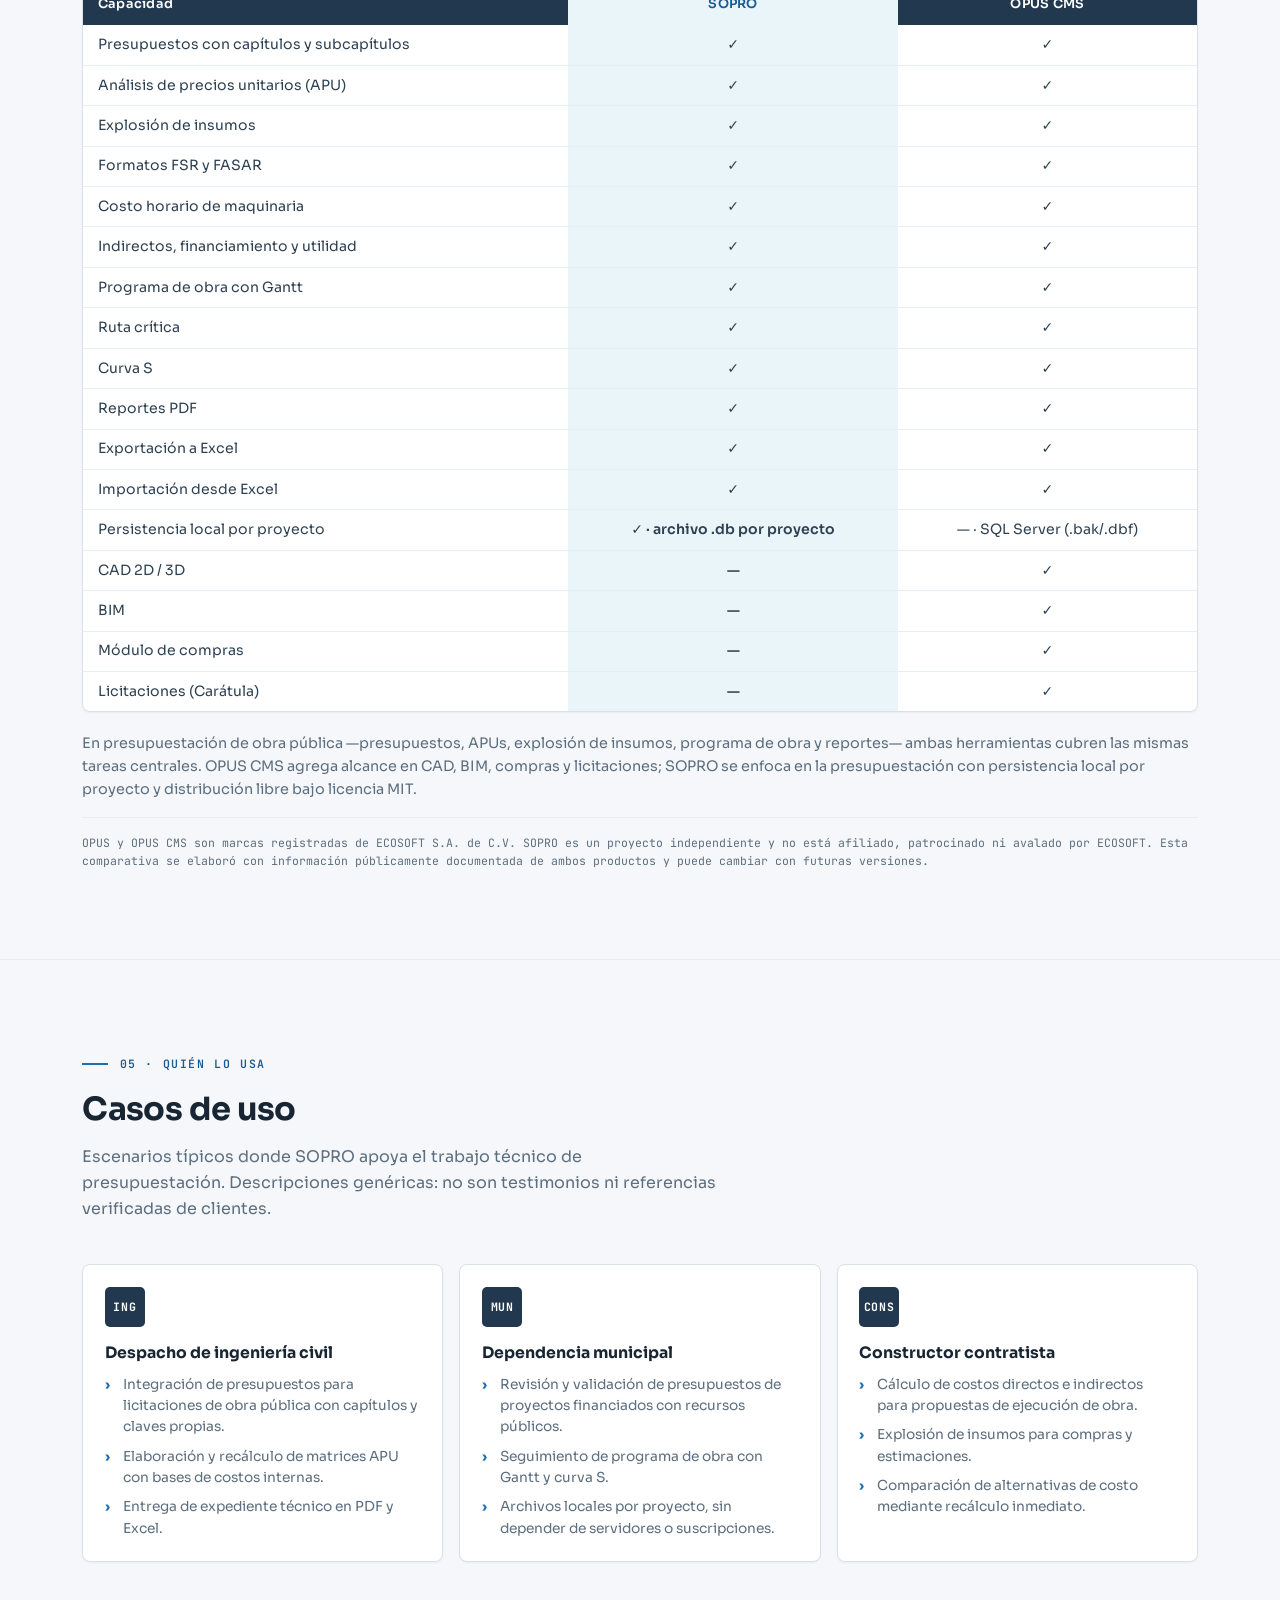
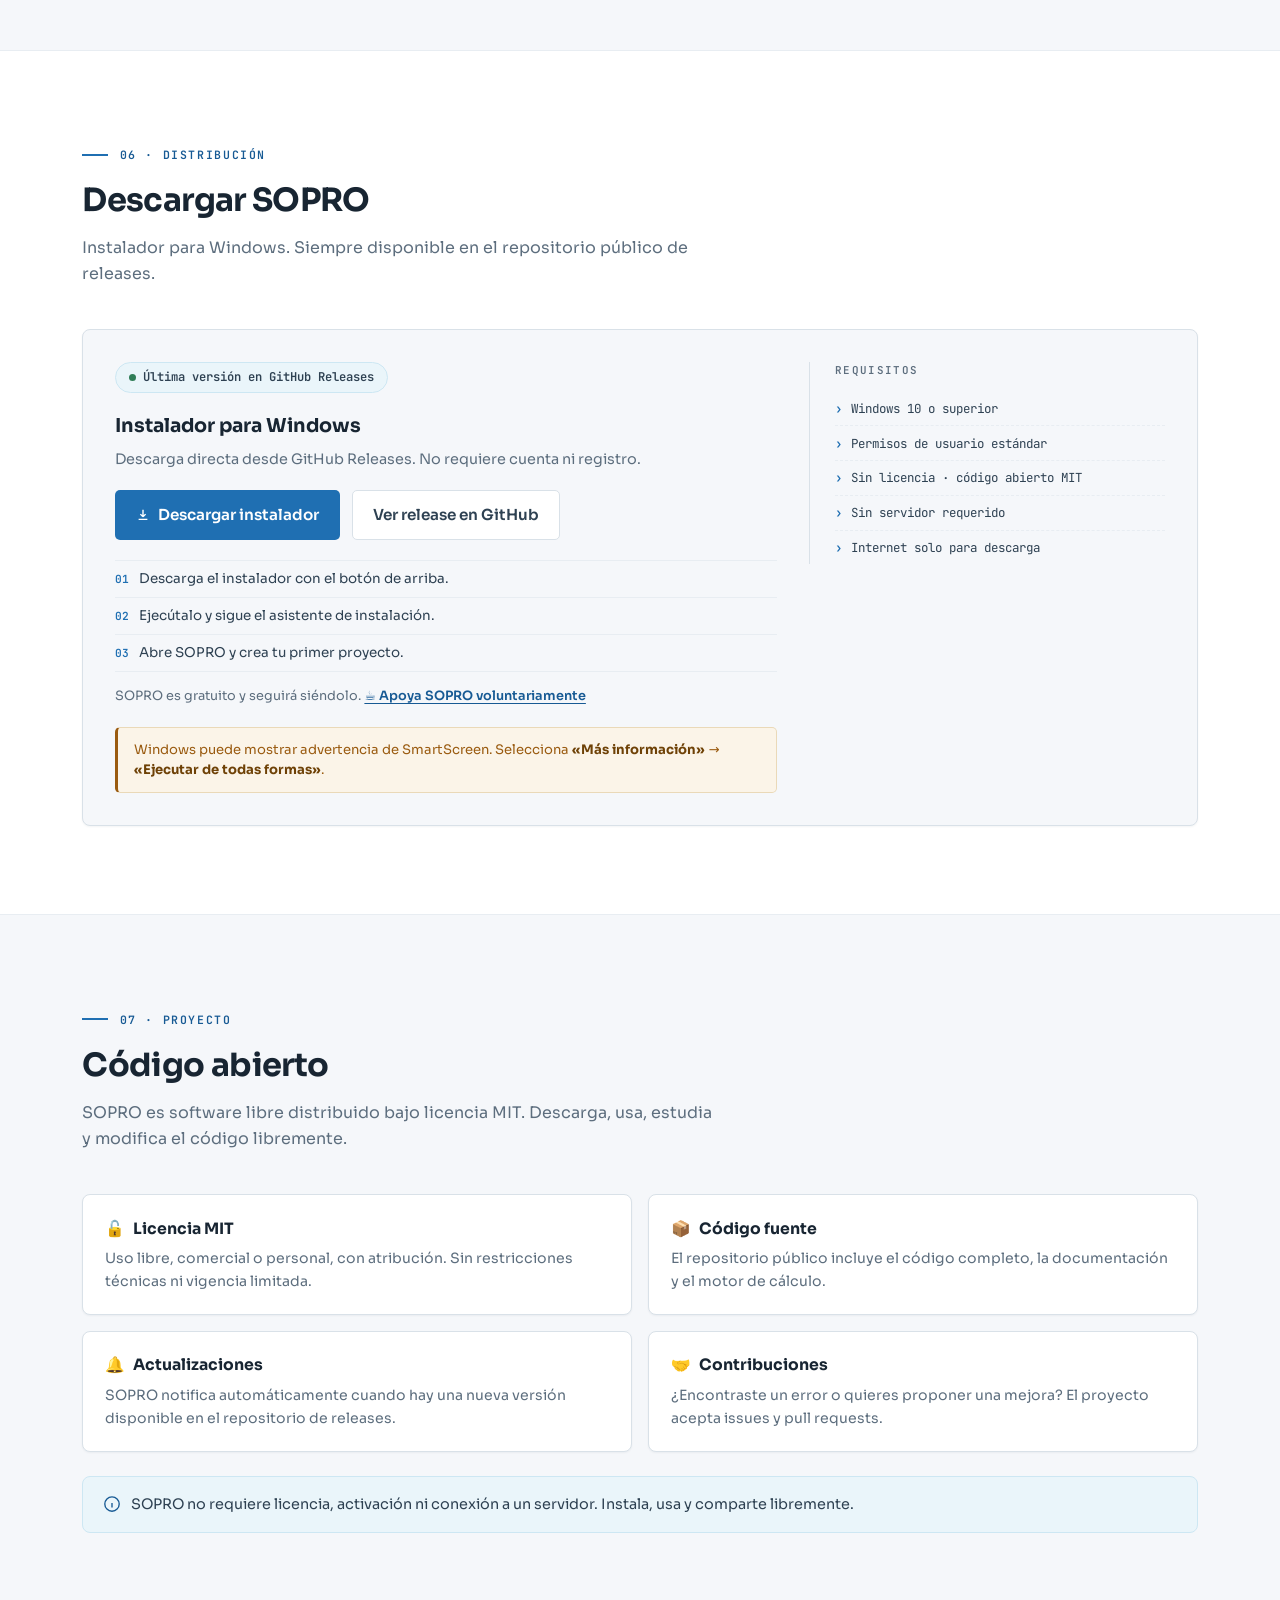
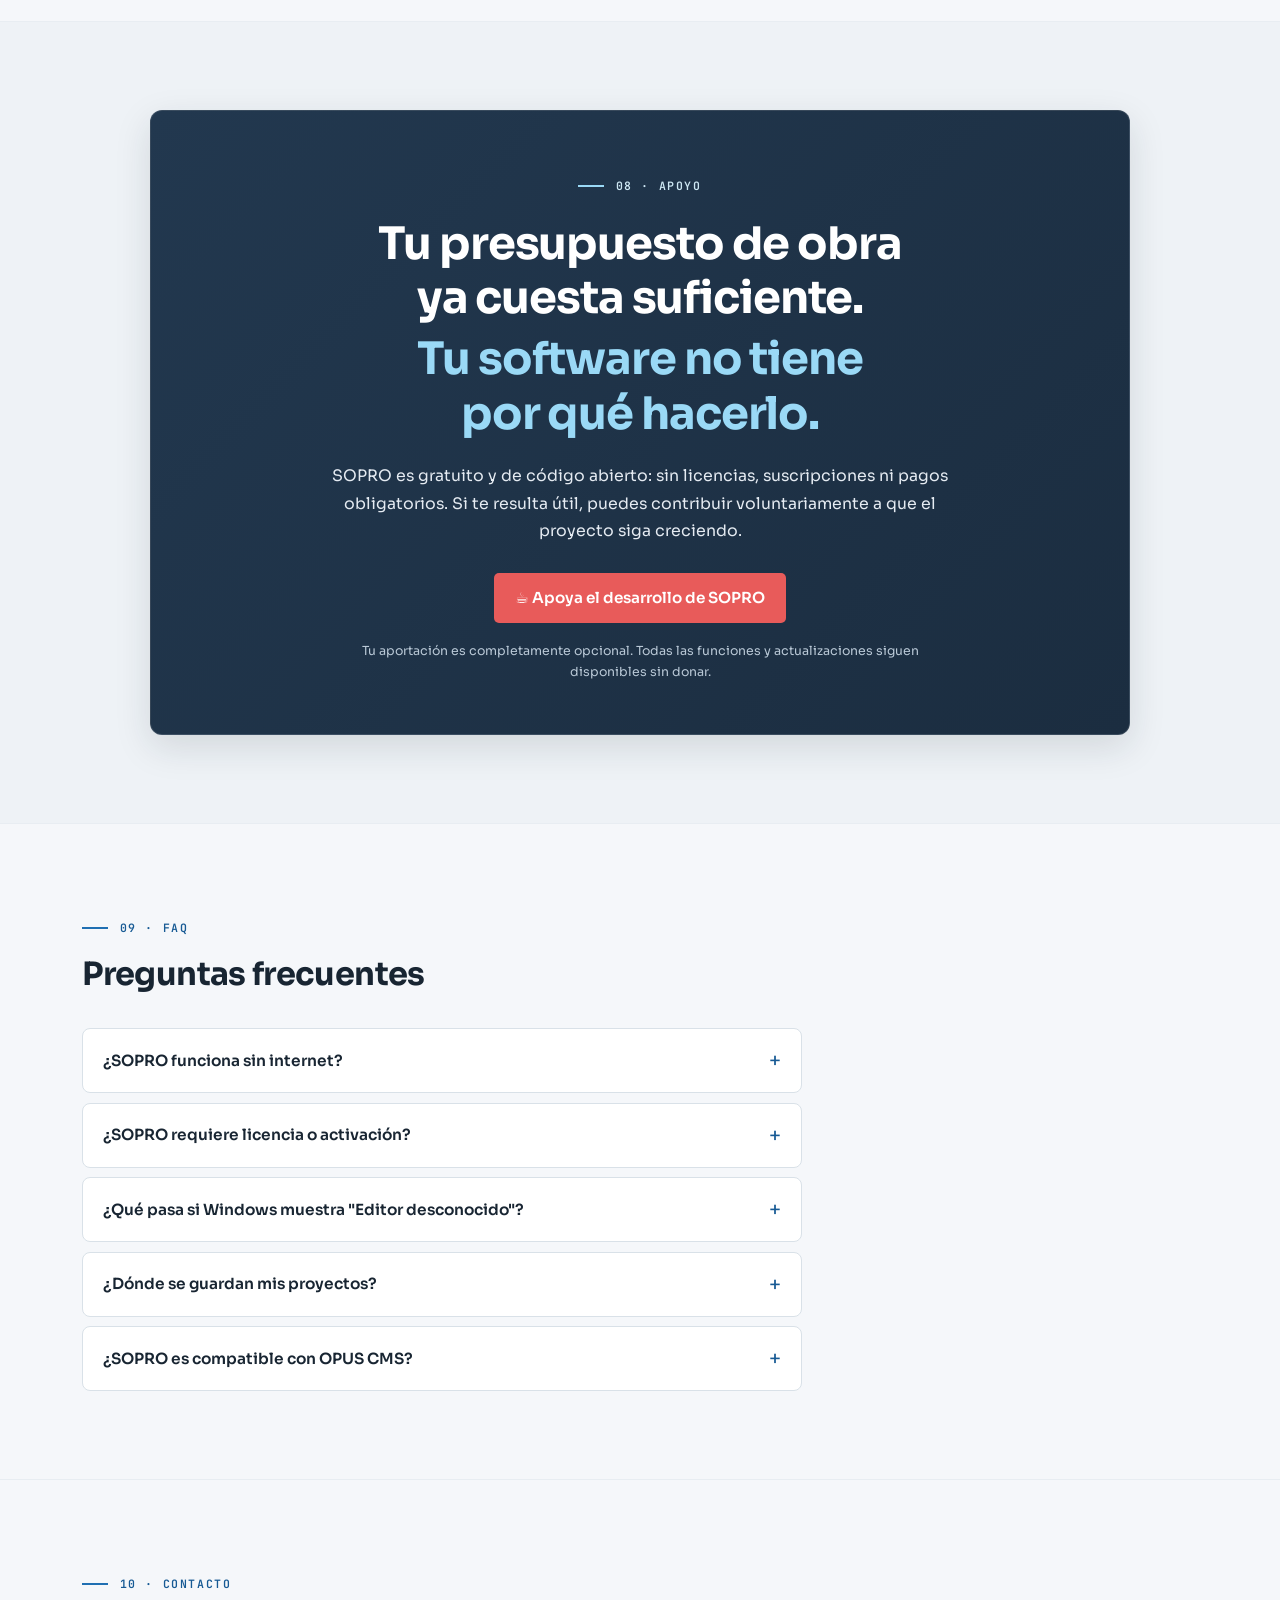
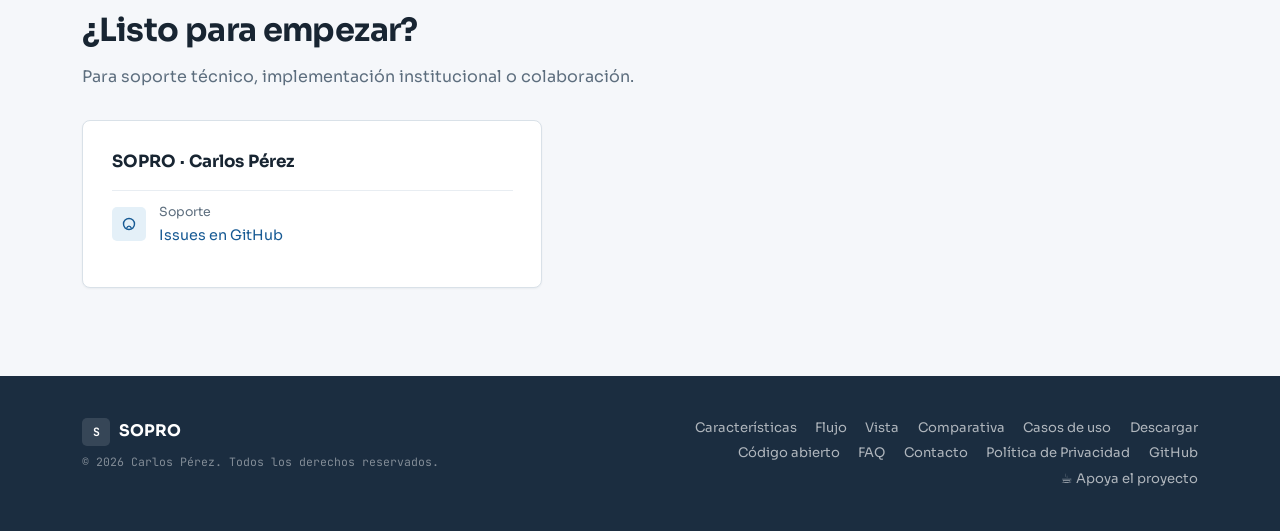
==== commit a1e36626: "Añadir datos de release y nueva imagen social La tarjeta de descarga muestra tamaño, fecha y SHA-256" ====
--- a/index.html
+++ b/index.html
@@ -20,13 +20,16 @@
   <meta property="og:url" content="https://icarlost.github.io/SOPRO-WEB/" />
   <meta property="og:site_name" content="SOPRO" />
   <meta property="og:locale" content="es_MX" />
-  <meta property="og:image" content="https://icarlost.github.io/SOPRO-WEB/assets/og-image.png" />
+  <meta property="og:image" content="https://icarlost.github.io/SOPRO-WEB/assets/og-image-v2.png" />
   <meta property="og:image:width" content="1200" />
   <meta property="og:image:height" content="630" />
+  <meta property="og:image:type" content="image/png" />
+  <meta property="og:image:alt" content="SOPRO: presupuesto de obra pública con APUs, explosión de insumos y programa de obra." />
   <meta name="twitter:card" content="summary_large_image" />
   <meta name="twitter:title" content="SOPRO · Sistema de Presupuestación de Obra Pública" />
   <meta name="twitter:description" content="Presupuestos, APUs, explosión de insumos, programa de obra y reportes PDF/Excel en una aplicación de escritorio para Windows." />
-  <meta name="twitter:image" content="https://icarlost.github.io/SOPRO-WEB/assets/og-image.png" />
+  <meta name="twitter:image" content="https://icarlost.github.io/SOPRO-WEB/assets/og-image-v2.png" />
+  <meta name="twitter:image:alt" content="SOPRO: presupuesto de obra pública con APUs, explosión de insumos y programa de obra." />
   <style>
     /* ======================================================================
        index.html · dirección visual «Expediente Técnico».
@@ -669,6 +672,53 @@
     .version-dot { width: 7px; height: 7px; border-radius: 50%; background: var(--ok) }
     .download-card h3 { font-size: 1.2rem; margin-bottom: .45rem }
     .download-card .dl-desc { font-size: .9rem; color: var(--muted); line-height: 1.6; margin-bottom: 1.2rem }
+    .dl-meta {
+      font-family: var(--mono); font-size: .78rem; color: var(--muted);
+      letter-spacing: .01em; margin-bottom: 1.1rem; line-height: 1.5;
+    }
+    .install-steps {
+      list-style: none; counter-reset: paso;
+      margin-top: 1.2rem; border-top: 1px solid var(--line-soft);
+    }
+    .install-steps li {
+      counter-increment: paso;
+      display: flex; align-items: baseline; gap: .6rem;
+      font-size: .84rem; color: var(--ink-2); line-height: 1.5;
+      padding: .5rem 0; border-bottom: 1px solid var(--line-soft);
+    }
+    .install-steps li::before {
+      content: counter(paso, decimal-leading-zero);
+      font-family: var(--mono); font-size: .7rem; font-weight: 600;
+      color: var(--accent); flex: none;
+    }
+    .sha-box {
+      margin-top: 1rem; padding: 0; /* padding 0 anula el estilo global de FAQ (details) */
+      border: 1px solid var(--line); border-radius: var(--radius-sm);
+      background: var(--surface);
+    }
+    .sha-box summary {
+      cursor: pointer; list-style: none;
+      display: flex; align-items: center; justify-content: flex-start; gap: .5rem;
+      font-family: var(--mono); font-size: .74rem; font-weight: 600;
+      color: var(--ink-2); padding: .6rem .8rem;
+      transition: color .15s ease;
+    }
+    .sha-box summary::-webkit-details-marker { display: none }
+    .sha-box summary::before {
+      content: '▸'; color: var(--accent); font-size: .68rem;
+      transition: transform .18s ease;
+    }
+    .sha-box summary::after { content: none } /* anula el '+' global de FAQ */
+    .sha-box[open] summary::before { transform: rotate(90deg) }
+    .sha-box summary:hover, .sha-box summary:focus-visible { color: var(--accent) }
+    .sha-hint { font-size: .78rem; color: var(--muted); line-height: 1.5; margin: 0; padding: 0 .8rem .35rem }
+    .sha-box code {
+      display: block; margin: 0 .8rem .8rem; padding: .55rem .7rem;
+      background: var(--paper); border: 1px solid var(--line-soft);
+      border-radius: var(--radius-sm);
+      font-family: var(--mono); font-size: .72rem; line-height: 1.6;
+      color: var(--ink-2); overflow-wrap: anywhere; word-break: break-all;
+    }
     .smartscreen-note {
       background: var(--warn-bg);
       border: 1px solid #EAD9B8; border-left: 3px solid var(--warn);
@@ -753,6 +803,7 @@
     .download-support-note a {
       color: var(--accent-ink); font-weight: 600;
       text-decoration: underline; text-underline-offset: 3px;
+      white-space: nowrap; /* mantiene el icono junto al texto en móvil */
     }
     .download-support-note a:hover { color: var(--navy) }
 
@@ -964,7 +1015,7 @@
         "applicationCategory": "BusinessApplication",
         "applicationSubCategory": "Presupuestación de obra pública (APU)",
         "operatingSystem": "Windows 10, Windows 11",
-        "softwareVersion": "1.6.0",
+        "softwareVersion": "1.20.1",
         "inLanguage": "es-MX",
         "license": "https://opensource.org/licenses/MIT",
         "isAccessibleForFree": true,
@@ -1462,6 +1513,7 @@
             </div>
             <h3>Instalador para Windows</h3>
             <p class="dl-desc">Descarga directa desde GitHub Releases. No requiere cuenta ni registro.</p>
+            <p class="dl-meta" id="release-meta" hidden></p>
             <div class="cta">
               <a class="btn btn-accent" id="download-btn" href="https://github.com/iCarlost/SOPRO-Releases/releases/latest" target="_blank" rel="noopener">
                 <svg width="14" height="14" viewBox="0 0 16 16" fill="none" stroke="currentColor" stroke-width="1.6" aria-hidden="true"><path d="M8 2v8m0 0l-3-3m3 3l3-3M3 13h10"/></svg>
@@ -1471,6 +1523,16 @@
                 Ver release en GitHub
               </a>
             </div>
+            <ol class="install-steps">
+              <li>Descarga el instalador con el botón de arriba.</li>
+              <li>Ejecútalo y sigue el asistente de instalación.</li>
+              <li>Abre SOPRO y crea tu primer proyecto.</li>
+            </ol>
+            <details class="sha-box" id="sha-box" hidden>
+              <summary>Verificar instalación (SHA-256)</summary>
+              <p class="sha-hint">Compara el hash del archivo descargado con este valor:</p>
+              <code id="release-sha"></code>
+            </details>
             <p class="download-support-note">SOPRO es gratuito y seguirá siéndolo. <a href="#apoyar">☕ Apoya SOPRO voluntariamente</a></p>
             <div class="smartscreen-note">
               Windows puede mostrar advertencia de SmartScreen. Selecciona <strong>«Más información»</strong> → <strong>«Ejecutar de todas formas»</strong>.
@@ -1789,7 +1851,7 @@
     async function loadRelease() {
       const api = "https://api.github.com/repos/iCarlost/SOPRO-Releases/releases/latest";
       const fallback = "https://github.com/iCarlost/SOPRO-Releases/releases/latest";
-      const CACHE_KEY = "sopro-release-v1";
+      const CACHE_KEY = "sopro-release-v2";
       const TTL = 3600000; // 1 hora
 
       function readCache() {
@@ -1834,6 +1896,47 @@
           downloadBtn.href = fallback;
           setLabel("Descargar instalador");
         }
+        renderMeta(info || {});
+      }
+
+      // datos del instalador: tamaño · fecha · SHA-256 (solo si existen)
+      function renderMeta(info) {
+        const metaEl = document.getElementById("release-meta");
+        const shaBox = document.getElementById("sha-box");
+        const shaCode = document.getElementById("release-sha");
+
+        const parts = [];
+        if (typeof info.assetSize === "number" && info.assetSize > 0) {
+          parts.push((info.assetSize / 1e6).toFixed(1) + " MB");
+        }
+        if (info.publishedAt) {
+          const t = Date.parse(info.publishedAt);
+          if (!Number.isNaN(t)) {
+            parts.push(new Intl.DateTimeFormat("es-MX", {
+              day: "numeric", month: "long", year: "numeric", timeZone: "UTC"
+            }).format(new Date(t)));
+          }
+        }
+        if (metaEl) {
+          if (parts.length) {
+            metaEl.textContent = parts.join(" · ");
+            metaEl.hidden = false;
+          } else {
+            metaEl.hidden = true;
+          }
+        }
+
+        if (shaBox && shaCode) {
+          const digest = typeof info.assetDigest === "string" ? info.assetDigest.trim() : "";
+          const hex = digest.startsWith("sha256:") ? digest.slice(7) : digest;
+          if (/^[0-9a-f]{64}$/i.test(hex)) {
+            shaCode.textContent = hex;
+            shaBox.hidden = false;
+          } else {
+            shaBox.hidden = true;
+            shaCode.textContent = "";
+          }
+        }
       }
 
       // reutiliza caché válida sin fetch
@@ -1855,7 +1958,10 @@
           tag,
           assetUrl: asset?.browser_download_url || null,
           assetName: asset?.name || null,
-          htmlUrl: data.html_url || null
+          htmlUrl: data.html_url || null,
+          publishedAt: data.published_at || null,
+          assetSize: typeof asset?.size === "number" ? asset.size : null,
+          assetDigest: asset?.digest || null
         };
         writeCache(info); // solo se cachean respuestas correctas
         render(info);
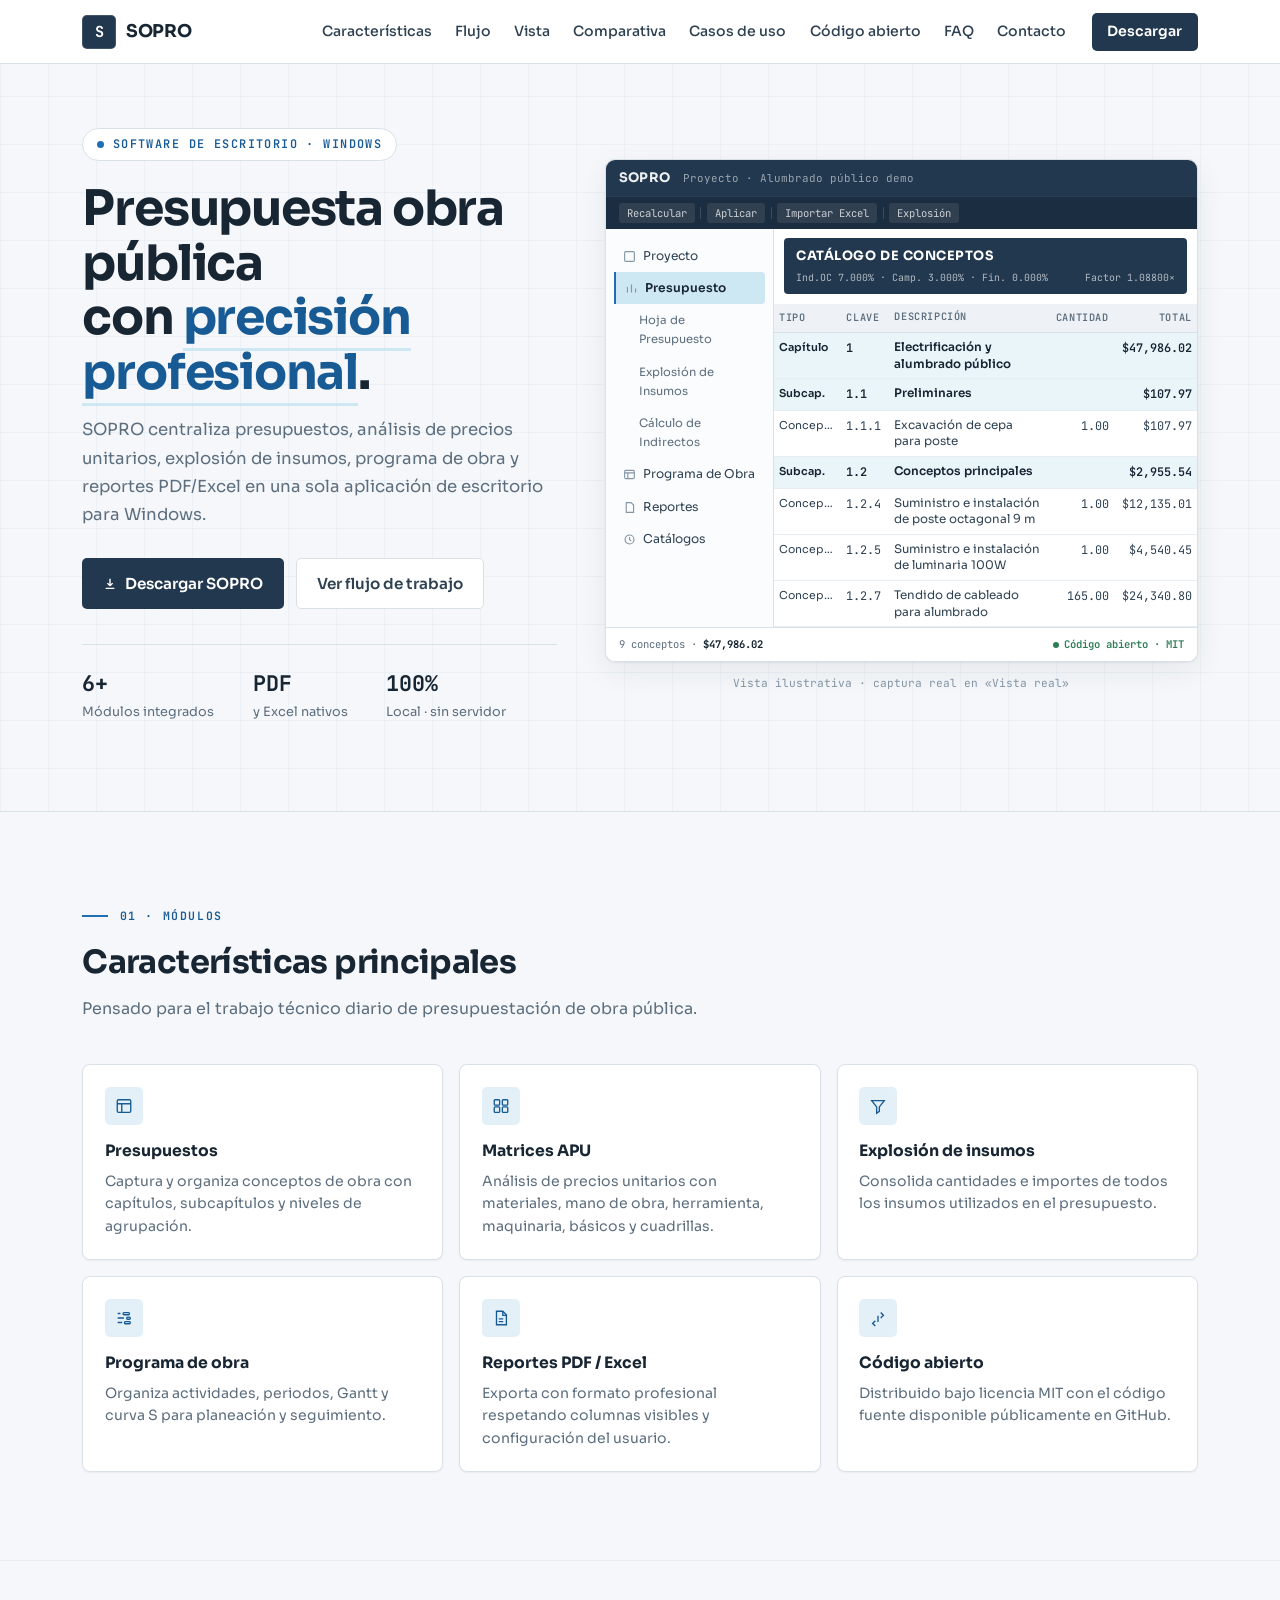
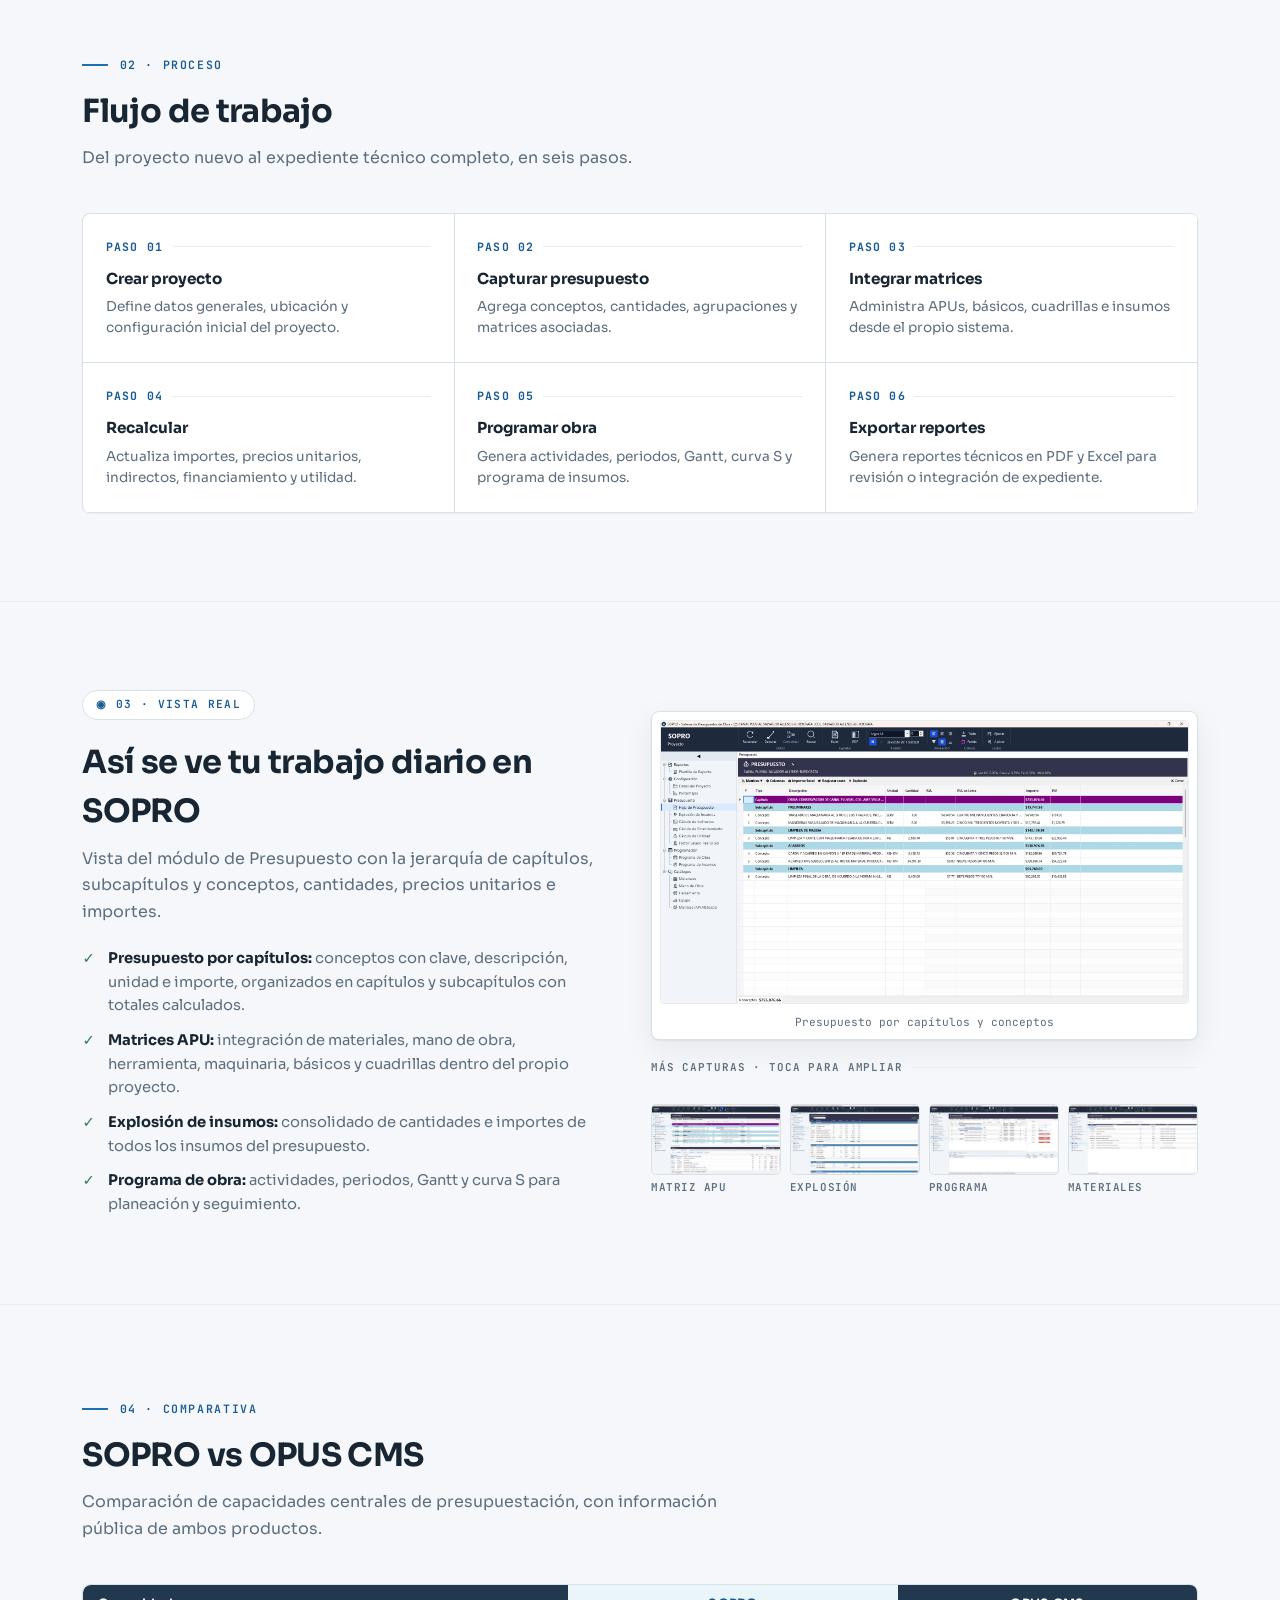
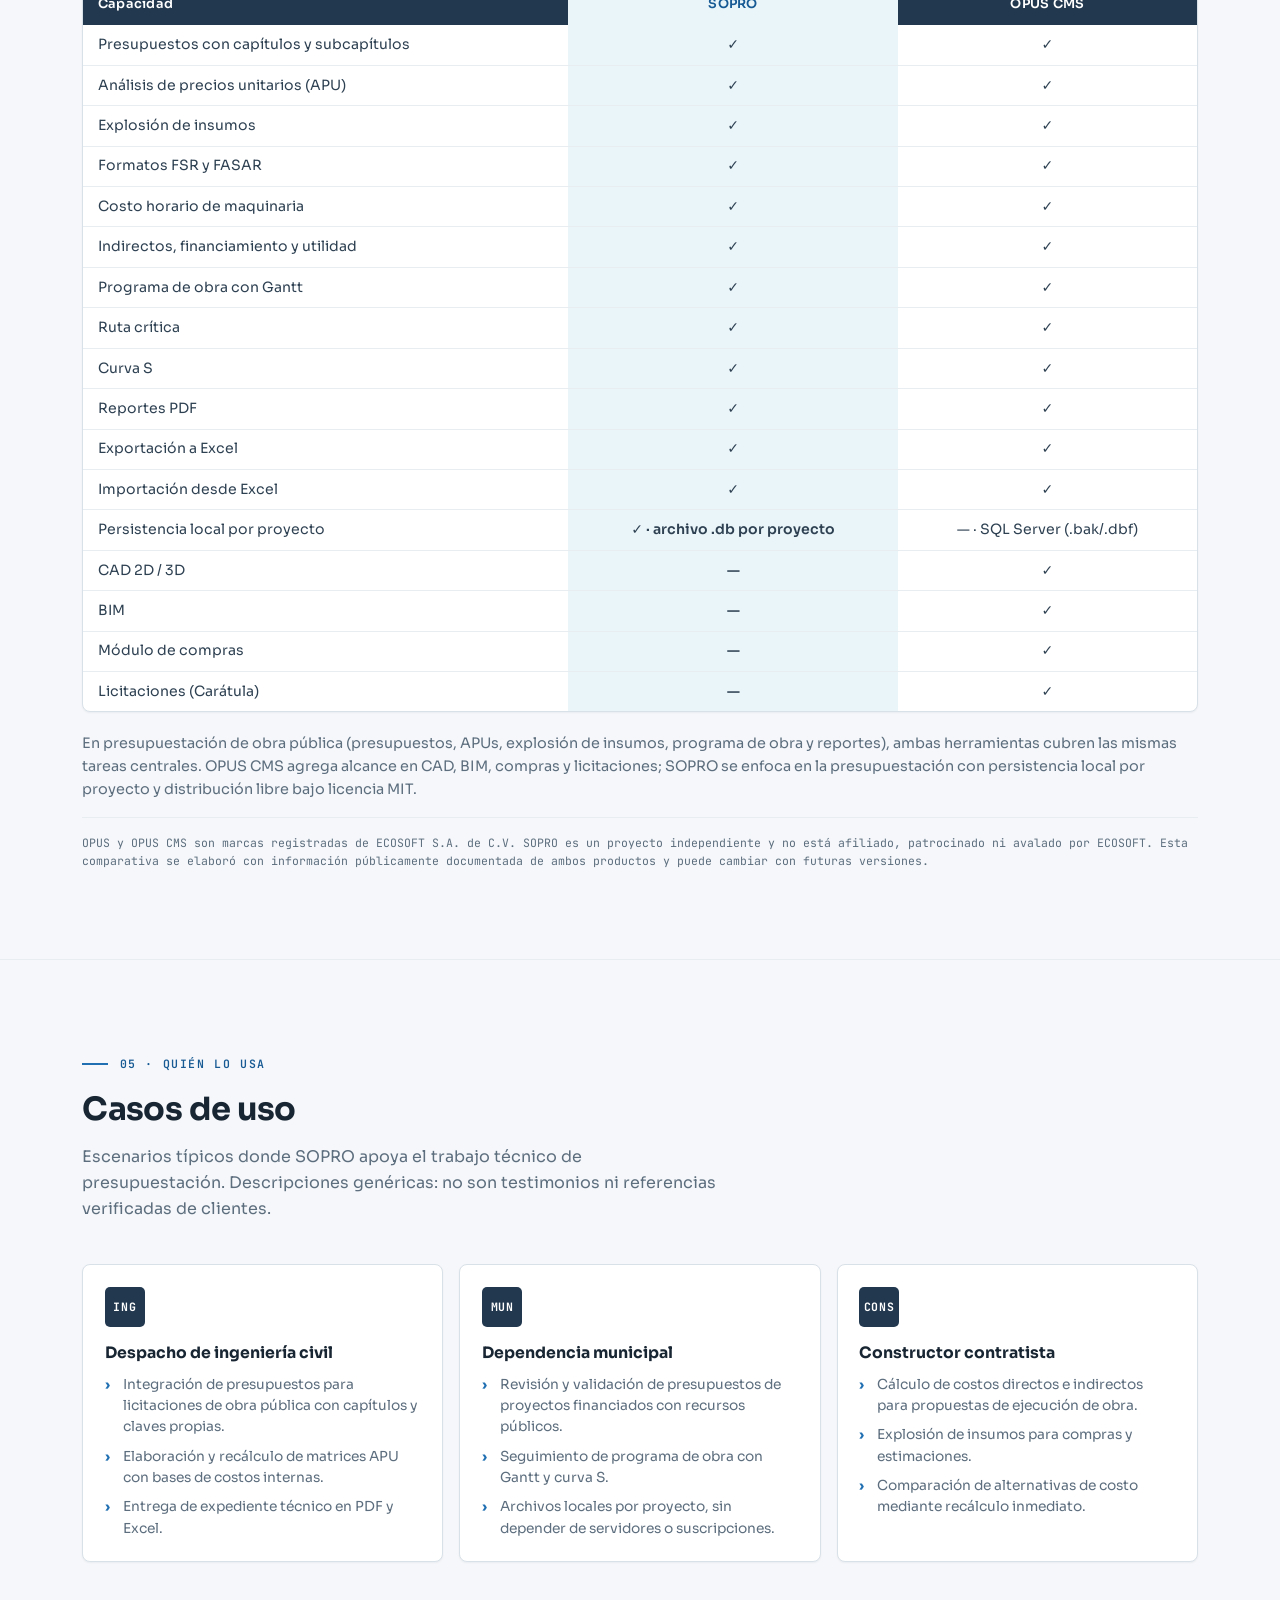
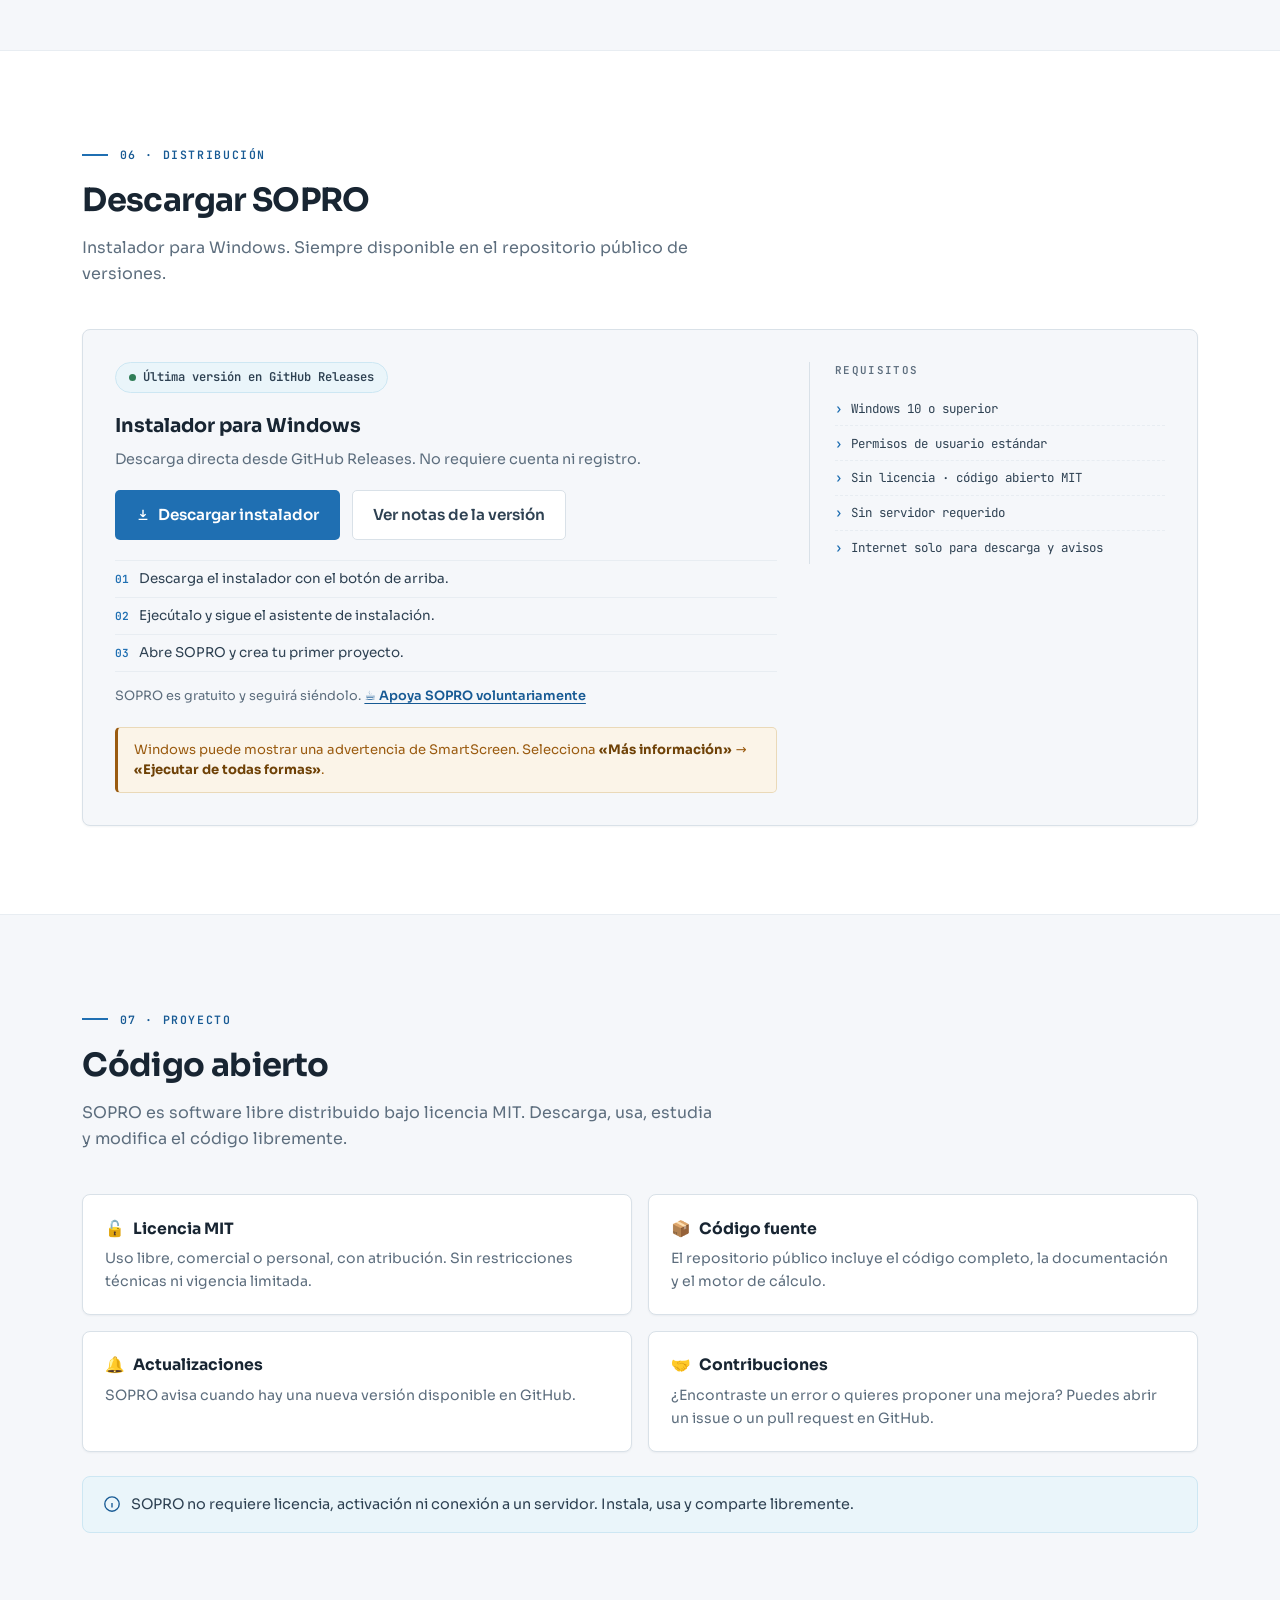
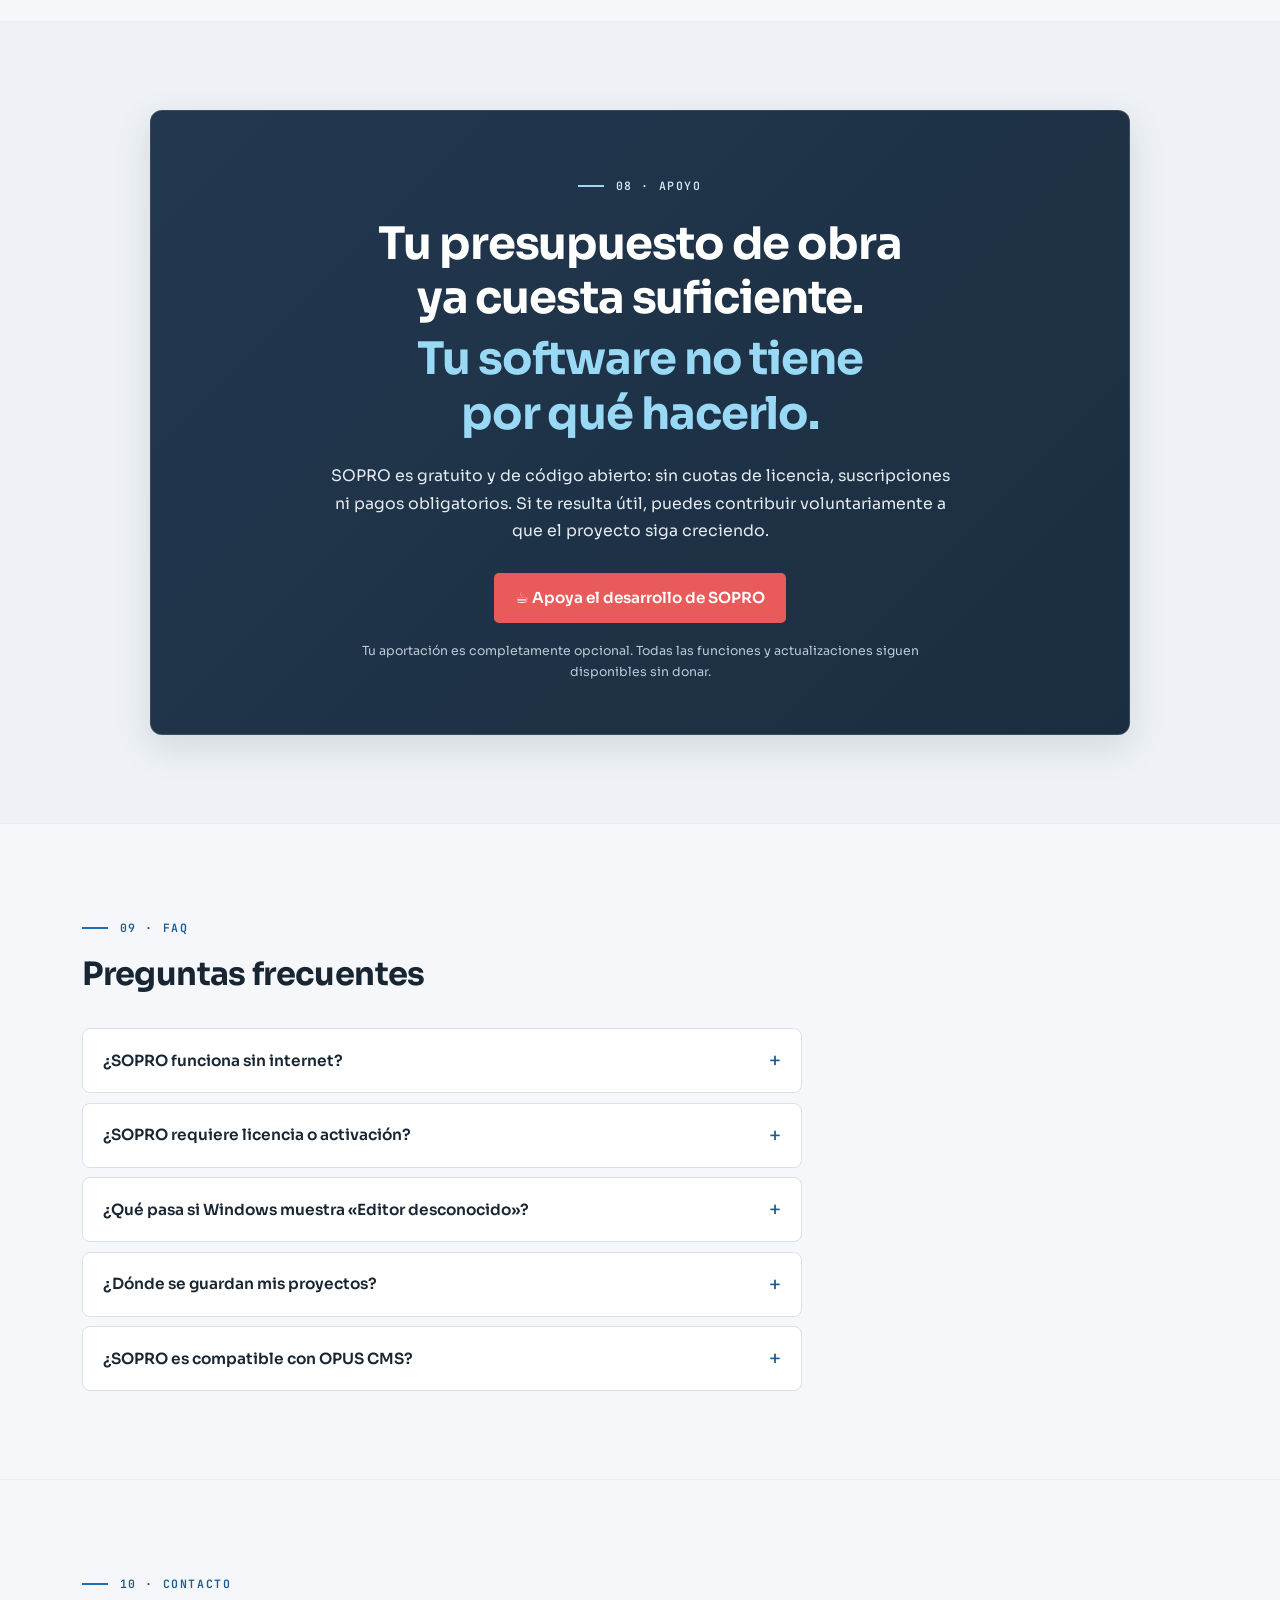
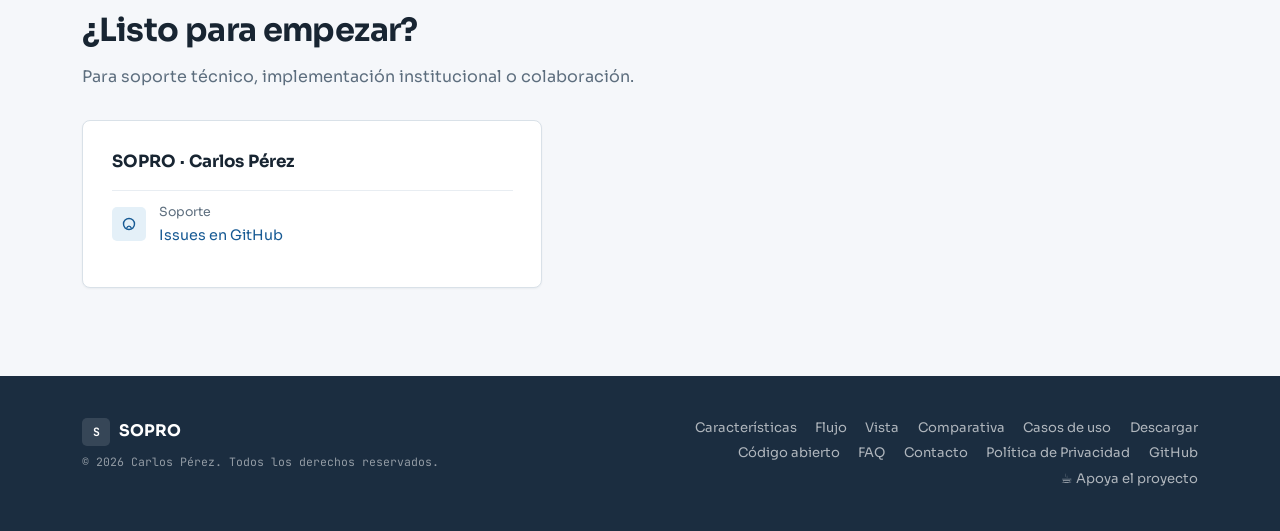
==== commit e89d1d2e: "Añadir novedades de versión y pulir copy y accesibilidad La sección de descargas muestra las notas d" ====
--- a/index.html
+++ b/index.html
@@ -5,7 +5,7 @@
   <meta name="viewport" content="width=device-width, initial-scale=1" />
   <script>document.documentElement.classList.add('js');</script>
   <title>SOPRO · Sistema de Presupuestación de Obra Pública</title>
-  <meta name="description" content="App de escritorio Windows para presupuestar obra pública: APUs, explosión de insumos, programa de obra y reportes PDF/Excel. Código abierto MIT." />
+  <meta name="description" content="Aplicación de escritorio para Windows que presupuesta obra pública: APUs, explosión de insumos, programa de obra y reportes PDF/Excel. Código abierto MIT." />
   <meta name="author" content="Carlos Pérez" />
   <meta name="application-name" content="SOPRO — Sistema de Presupuestación de Obra Pública" />
   <meta name="keywords" content="SOPRO, presupuesto de obra pública, análisis de precios unitarios, APU, programa de obra, explosión de insumos, software de presupuestos" />
@@ -604,6 +604,7 @@
       border: 1px solid var(--line); border-radius: var(--radius);
       box-shadow: var(--shadow-soft);
     }
+    .table-scroll:focus-visible { outline: 2px solid var(--accent); outline-offset: 2px }
     .comp-table { min-width: 580px; width: 100%; border-collapse: collapse; font-size: .88rem }
     .comp-table th {
       background: var(--navy); color: #fff; text-align: left;
@@ -631,7 +632,7 @@
     }
     .scroll-hint {
       display: none; font-family: var(--mono); font-size: .72rem;
-      color: var(--muted-2); text-align: center; margin-top: .6rem;
+      color: var(--muted); text-align: center; margin-top: .6rem;
     }
 
     /* ─── 12 · casos de uso ─────────────────────────────────────────────── */
@@ -742,6 +743,49 @@
     .req-item:last-child { border-bottom: none }
     .req-item::before { content: '›'; color: var(--accent); font-weight: 700 }
 
+    /* Novedades de la versión · panel «expediente técnico» */
+    .release-news {
+      margin-top: 1.25rem;
+      background: var(--paper);
+      border: 1px solid var(--line); border-left: 3px solid var(--accent);
+      border-radius: var(--radius-sm);
+      padding: 1rem 1.3rem .95rem;
+    }
+    .rn-head {
+      display: flex; align-items: baseline; flex-wrap: wrap;
+      gap: .3rem .9rem;
+      padding-bottom: .6rem; margin-bottom: .6rem;
+      border-bottom: 1px solid var(--line-soft);
+    }
+    .rn-label {
+      font-family: var(--mono); font-size: .68rem; font-weight: 600;
+      letter-spacing: .12em; text-transform: uppercase; color: var(--muted);
+    }
+    .rn-version {
+      font-family: var(--mono); font-size: .76rem; font-weight: 700; color: var(--accent);
+    }
+    .rn-link {
+      margin-left: auto;
+      font-family: var(--mono); font-size: .72rem; color: var(--accent);
+      text-decoration: none; border-bottom: 1px solid transparent;
+      transition: border-color .15s ease;
+    }
+    .rn-link:hover, .rn-link:focus-visible { border-bottom-color: var(--accent) }
+    .rn-link:focus-visible { outline: 2px solid var(--accent); outline-offset: 2px }
+    .rn-list { list-style: none; display: grid; gap: .4rem }
+    .rn-list li {
+      position: relative; padding-left: 1.1rem;
+      font-size: .84rem; color: var(--ink-2); line-height: 1.55;
+    }
+    .rn-list li::before {
+      content: '›'; position: absolute; left: 0;
+      color: var(--accent); font-weight: 700;
+    }
+    @media (max-width: 720px) {
+      .release-news { padding: .85rem 1rem .8rem }
+      .rn-link { margin-left: 0 }
+    }
+
     /* ─── 14 · código abierto ───────────────────────────────────────────── */
     .lic-card h3 { display: flex; align-items: center; gap: .5rem }
     .lic-card h3 .lic-ico { color: var(--accent-ink) }
@@ -867,7 +911,7 @@
       display: grid; place-items: center;
       font-family: var(--mono); font-size: .72rem; font-weight: 700; color: #fff;
     }
-    .footer-copy { font-family: var(--mono); font-size: .72rem; color: rgba(255,255,255,.45); margin-top: .45rem }
+    .footer-copy { font-family: var(--mono); font-size: .72rem; color: rgba(255,255,255,.52); margin-top: .45rem }
     .footer-links { display: flex; gap: .35rem 1.15rem; flex-wrap: wrap; max-width: 560px; justify-content: flex-end }
     .footer-links a { color: rgba(255,255,255,.65); font-size: .82rem }
     .footer-links a:hover { color: #fff; text-decoration: none }
@@ -1049,7 +1093,7 @@
             "name": "¿SOPRO funciona sin internet?",
             "acceptedAnswer": {
               "@type": "Answer",
-              "text": "Sí. El uso normal de SOPRO es completamente local. Internet solo se utiliza para descargar el instalador o revisar si hay nuevas versiones disponibles."
+              "text": "Sí. El uso normal de SOPRO es completamente local. Internet solo se usa para descargar el instalador y comprobar si hay versiones nuevas."
             }
           },
           {
@@ -1062,7 +1106,7 @@
           },
           {
             "@type": "Question",
-            "name": "¿Qué pasa si Windows muestra \"Editor desconocido\"?",
+            "name": "¿Qué pasa si Windows muestra «Editor desconocido»?",
             "acceptedAnswer": {
               "@type": "Answer",
               "text": "Es una advertencia normal en instaladores no firmados con certificado de código. Selecciona «Más información» y luego «Ejecutar de todas formas» para continuar."
@@ -1073,7 +1117,7 @@
             "name": "¿Dónde se guardan mis proyectos?",
             "acceptedAnswer": {
               "@type": "Answer",
-              "text": "SOPRO trabaja con archivos de base de datos locales (.db) por proyecto. El usuario conserva control total de sus archivos y puede respaldarlos como cualquier otro archivo."
+              "text": "SOPRO trabaja con archivos de base de datos locales (.db) por proyecto. Conservas el control total de tus archivos y puedes respaldarlos como cualquier otro archivo."
             }
           },
           {
@@ -1152,7 +1196,7 @@
             </div>
             <div class="stat-item">
               <div class="stat-val">PDF</div>
-              <div class="stat-lbl">y Excel nativo</div>
+              <div class="stat-lbl">y Excel nativos</div>
             </div>
             <div class="stat-item">
               <div class="stat-val">100%</div>
@@ -1218,7 +1262,7 @@
             </div>
             <span id="mock-ver" hidden aria-hidden="true">—</span>
           </div>
-          <p class="mock-caption">Vista ilustrativa · captura real en la sección «Vista»</p>
+          <p class="mock-caption">Vista ilustrativa · captura real en «Vista real»</p>
         </div>
       </div>
     </div>
@@ -1317,7 +1361,7 @@
       <div class="container">
         <div class="split-2">
           <div>
-            <div class="illus-pill reveal">◉ Captura real</div>
+            <div class="illus-pill reveal">◉ 03 · Vista real</div>
             <h2 class="reveal">Así se ve tu trabajo diario en SOPRO</h2>
             <p class="sub reveal">Vista del módulo de Presupuesto con la jerarquía de capítulos, subcapítulos y conceptos, cantidades, precios unitarios e importes.</p>
             <ul class="vista-list">
@@ -1425,9 +1469,9 @@
         <div class="section-head">
           <span class="section-label reveal">04 · Comparativa</span>
           <h2 class="reveal">SOPRO vs OPUS CMS</h2>
-          <p class="sub reveal">Comparación de capacidades centrales de presupuestación, con información públicamente documentada.</p>
-        </div>
-        <div class="table-scroll reveal">
+          <p class="sub reveal">Comparación de capacidades centrales de presupuestación, con información pública de ambos productos.</p>
+        </div>
+        <div class="table-scroll reveal" tabindex="0" role="region" aria-label="Comparativa SOPRO vs OPUS CMS">
           <table class="comp-table">
             <thead><tr><th>Capacidad</th><th class="col-sopro">SOPRO</th><th>OPUS CMS</th></tr></thead>
             <tbody>
@@ -1452,7 +1496,7 @@
           </table>
         </div>
         <p class="scroll-hint">← Desliza para ver la tabla completa →</p>
-        <p class="comp-summary reveal">En presupuestación de obra pública —presupuestos, APUs, explosión de insumos, programa de obra y reportes— ambas herramientas cubren las mismas tareas centrales. OPUS CMS agrega alcance en CAD, BIM, compras y licitaciones; SOPRO se enfoca en la presupuestación con persistencia local por proyecto y distribución libre bajo licencia MIT.</p>
+        <p class="comp-summary reveal">En presupuestación de obra pública (presupuestos, APUs, explosión de insumos, programa de obra y reportes), ambas herramientas cubren las mismas tareas centrales. OPUS CMS agrega alcance en CAD, BIM, compras y licitaciones; SOPRO se enfoca en la presupuestación con persistencia local por proyecto y distribución libre bajo licencia MIT.</p>
         <p class="legal-note reveal">OPUS y OPUS CMS son marcas registradas de ECOSOFT S.A. de C.V. SOPRO es un proyecto independiente y no está afiliado, patrocinado ni avalado por ECOSOFT. Esta comparativa se elaboró con información públicamente documentada de ambos productos y puede cambiar con futuras versiones.</p>
       </div>
     </section>
@@ -1503,7 +1547,7 @@
         <div class="section-head">
           <span class="section-label reveal">06 · Distribución</span>
           <h2 class="reveal">Descargar SOPRO</h2>
-          <p class="sub reveal">Instalador para Windows. Siempre disponible en el repositorio público de releases.</p>
+          <p class="sub reveal">Instalador para Windows. Siempre disponible en el repositorio público de versiones.</p>
         </div>
         <div class="download-card reveal">
           <div>
@@ -1520,7 +1564,7 @@
                 <span id="download-label">Descargar instalador</span>
               </a>
               <a class="btn btn-ghost" href="https://github.com/iCarlost/SOPRO-Releases/releases/latest" target="_blank" rel="noopener">
-                Ver release en GitHub
+                Ver notas de la versión
               </a>
             </div>
             <ol class="install-steps">
@@ -1535,7 +1579,7 @@
             </details>
             <p class="download-support-note">SOPRO es gratuito y seguirá siéndolo. <a href="#apoyar">☕ Apoya SOPRO voluntariamente</a></p>
             <div class="smartscreen-note">
-              Windows puede mostrar advertencia de SmartScreen. Selecciona <strong>«Más información»</strong> → <strong>«Ejecutar de todas formas»</strong>.
+              Windows puede mostrar una advertencia de SmartScreen. Selecciona <strong>«Más información»</strong> → <strong>«Ejecutar de todas formas»</strong>.
             </div>
           </div>
           <div class="req-box">
@@ -1544,8 +1588,16 @@
             <div class="req-item">Permisos de usuario estándar</div>
             <div class="req-item">Sin licencia · código abierto MIT</div>
             <div class="req-item">Sin servidor requerido</div>
-            <div class="req-item">Internet solo para descarga</div>
-          </div>
+            <div class="req-item">Internet solo para descarga y avisos</div>
+          </div>
+        </div>
+        <div class="release-news" id="release-news" hidden>
+          <div class="rn-head">
+            <span class="rn-label">Novedades de la versión</span>
+            <span class="rn-version" id="rn-version"></span>
+            <a class="rn-link" id="rn-link" href="https://github.com/iCarlost/SOPRO-Releases/releases/latest" target="_blank" rel="noopener">Ver notas completas en GitHub</a>
+          </div>
+          <ul class="rn-list" id="rn-list"></ul>
         </div>
       </div>
     </section>
@@ -1569,11 +1621,11 @@
           </div>
           <div class="card lic-card reveal">
             <h3><span class="lic-ico" aria-hidden="true">🔔</span>Actualizaciones</h3>
-            <p>SOPRO notifica automáticamente cuando hay una nueva versión disponible en el repositorio de releases.</p>
+            <p>SOPRO avisa cuando hay una nueva versión disponible en GitHub.</p>
           </div>
           <div class="card lic-card reveal" style="--d:60ms">
             <h3><span class="lic-ico" aria-hidden="true">🤝</span>Contribuciones</h3>
-            <p>¿Encontraste un error o quieres proponer una mejora? El proyecto acepta issues y pull requests.</p>
+            <p>¿Encontraste un error o quieres proponer una mejora? Puedes abrir un issue o un pull request en GitHub.</p>
           </div>
         </div>
         <div class="notice reveal">
@@ -1592,7 +1644,7 @@
             Tu presupuesto de obra ya cuesta suficiente.
             <span>Tu software no tiene por qué hacerlo.</span>
           </h2>
-          <p class="support-desc">SOPRO es gratuito y de código abierto: sin licencias, suscripciones ni pagos obligatorios. Si te resulta útil, puedes contribuir voluntariamente a que el proyecto siga creciendo.</p>
+          <p class="support-desc">SOPRO es gratuito y de código abierto: sin cuotas de licencia, suscripciones ni pagos obligatorios. Si te resulta útil, puedes contribuir voluntariamente a que el proyecto siga creciendo.</p>
           <a class="btn btn-kofi" href="https://ko-fi.com/icarlost" target="_blank" rel="noopener noreferrer" aria-label="Apoya el desarrollo de SOPRO en Ko-fi (abre en otra pestaña)">☕ Apoya el desarrollo de SOPRO</a>
           <p class="support-footnote">Tu aportación es completamente opcional. Todas las funciones y actualizaciones siguen disponibles sin donar.</p>
         </div>
@@ -1609,19 +1661,19 @@
         <div class="faq-wrap">
           <details class="reveal">
             <summary>¿SOPRO funciona sin internet?</summary>
-            <p>Sí. El uso normal de SOPRO es completamente local. Internet solo se utiliza para descargar el instalador o revisar si hay nuevas versiones disponibles.</p>
+            <p>Sí. El uso normal de SOPRO es completamente local. Internet solo se usa para descargar el instalador y comprobar si hay versiones nuevas.</p>
           </details>
           <details class="reveal">
             <summary>¿SOPRO requiere licencia o activación?</summary>
             <p>No. Desde la versión 1.6.0, SOPRO es código abierto bajo licencia MIT. Instálalo, úsalo y compártelo libremente, sin registros ni vigencia.</p>
           </details>
           <details class="reveal">
-            <summary>¿Qué pasa si Windows muestra "Editor desconocido"?</summary>
+            <summary>¿Qué pasa si Windows muestra «Editor desconocido»?</summary>
             <p>Es una advertencia normal en instaladores no firmados con certificado de código. Selecciona <strong>«Más información»</strong> y luego <strong>«Ejecutar de todas formas»</strong> para continuar.</p>
           </details>
           <details class="reveal">
             <summary>¿Dónde se guardan mis proyectos?</summary>
-            <p>SOPRO trabaja con archivos de base de datos locales (.db) por proyecto. El usuario conserva control total de sus archivos y puede respaldarlos como cualquier otro archivo.</p>
+            <p>SOPRO trabaja con archivos de base de datos locales (.db) por proyecto. Conservas el control total de tus archivos y puedes respaldarlos como cualquier otro archivo.</p>
           </details>
           <details class="reveal">
             <summary>¿SOPRO es compatible con OPUS CMS?</summary>
@@ -1851,7 +1903,7 @@
     async function loadRelease() {
       const api = "https://api.github.com/repos/iCarlost/SOPRO-Releases/releases/latest";
       const fallback = "https://github.com/iCarlost/SOPRO-Releases/releases/latest";
-      const CACHE_KEY = "sopro-release-v2";
+      const CACHE_KEY = "sopro-release-v3"; // v3 incluye body (notas markdown)
       const TTL = 3600000; // 1 hora
 
       function readCache() {
@@ -1899,6 +1951,58 @@
         renderMeta(info || {});
       }
 
+      // limpia markdown básico: negritas, código, enlaces y citas → texto plano
+      function cleanMd(text) {
+        return text
+          .replace(/\[([^\]]+)\]\([^)]*\)/g, "$1") // [texto](url) → texto
+          .replace(/\*\*([^*]*)\*\*/g, "$1")       // **negrita** → texto
+          .replace(/[*`]/g, "")
+          .replace(/^>\s*/, "")
+          .trim();
+      }
+      // trunca sin cortar palabras; añade «…» si hace falta
+      function truncateMd(text, max) {
+        if (text.length <= max) return text;
+        const cut = text.slice(0, max);
+        const space = cut.lastIndexOf(" ");
+        return (space > max * 0.5 ? cut.slice(0, space) : cut).trimEnd() + "…";
+      }
+
+      // novedades de la versión: hasta 2 bullets del body (solo texto)
+      function renderNews(info) {
+        const newsEl = document.getElementById("release-news");
+        const verEl = document.getElementById("rn-version");
+        const linkEl = document.getElementById("rn-link");
+        const listEl = document.getElementById("rn-list");
+        if (!newsEl || !listEl) return;
+
+        const bullets = info && typeof info.body === "string"
+          ? info.body
+              .split(/\r?\n/)
+              .filter(line => line.trimStart().startsWith("- "))
+              .filter(line => !line.includes("Compilado desde"))
+              .slice(0, 2)
+              .map(line => cleanMd(line.trim().replace(/^[-*]\s+/, "")))
+              .filter(t => t)
+              .map(t => truncateMd(t, 190))
+          : [];
+
+        if (!bullets.length) {
+          newsEl.hidden = true;
+          listEl.textContent = "";
+          return;
+        }
+        if (verEl) verEl.textContent = info.tag || "";
+        if (linkEl) linkEl.href = info.htmlUrl || fallback;
+        listEl.textContent = "";
+        bullets.forEach(t => {
+          const li = document.createElement("li");
+          li.textContent = t;
+          listEl.appendChild(li);
+        });
+        newsEl.hidden = false;
+      }
+
       // datos del instalador: tamaño · fecha · SHA-256 (solo si existen)
       function renderMeta(info) {
         const metaEl = document.getElementById("release-meta");
@@ -1941,7 +2045,7 @@
 
       // reutiliza caché válida sin fetch
       const cached = readCache();
-      if (cached) { render(cached); return; }
+      if (cached) { render(cached); renderNews(cached); return; }
 
       const controller = new AbortController();
       const timer = setTimeout(() => controller.abort(), 8000);
@@ -1961,12 +2065,15 @@
           htmlUrl: data.html_url || null,
           publishedAt: data.published_at || null,
           assetSize: typeof asset?.size === "number" ? asset.size : null,
-          assetDigest: asset?.digest || null
+          assetDigest: asset?.digest || null,
+          body: typeof data.body === "string" ? data.body : null
         };
         writeCache(info); // solo se cachean respuestas correctas
         render(info);
+        renderNews(info);
       } catch {
         render(null); // fallback al repositorio de Releases
+        renderNews(null);
       } finally {
         clearTimeout(timer);
       }
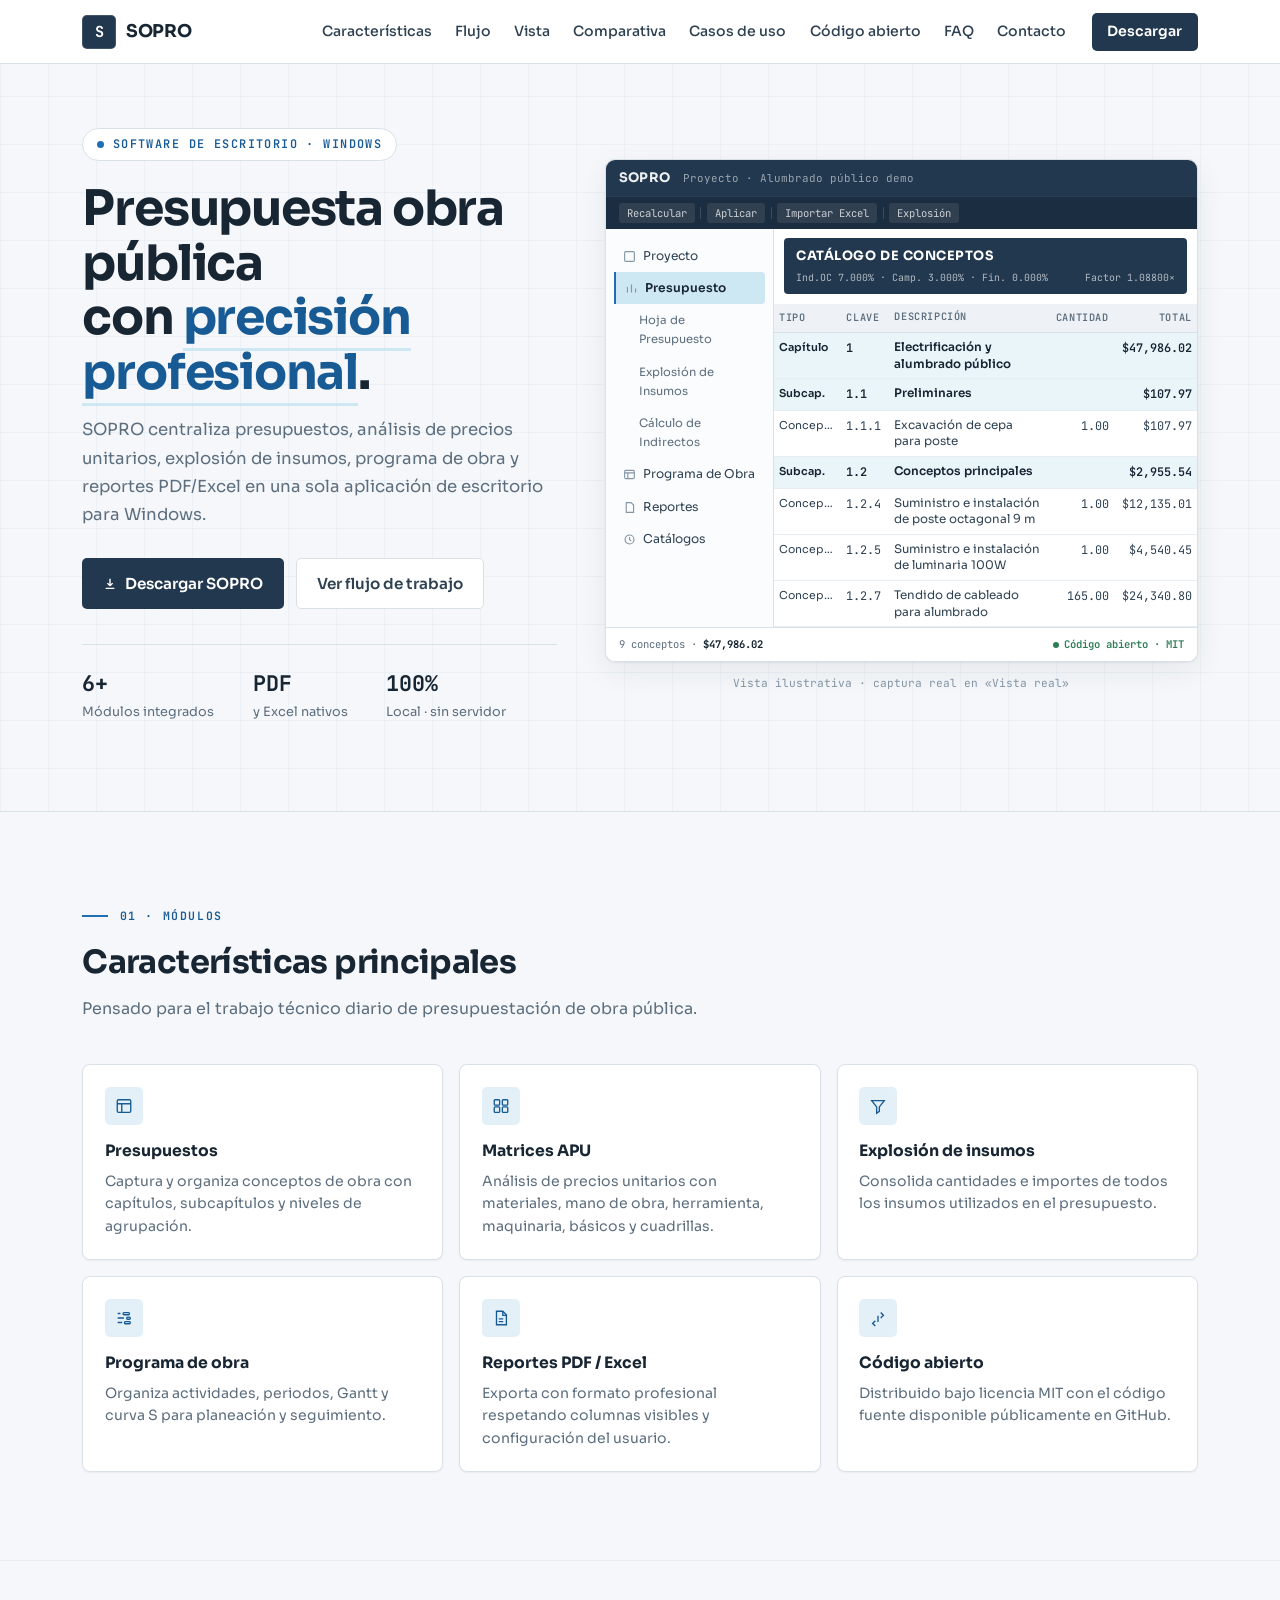
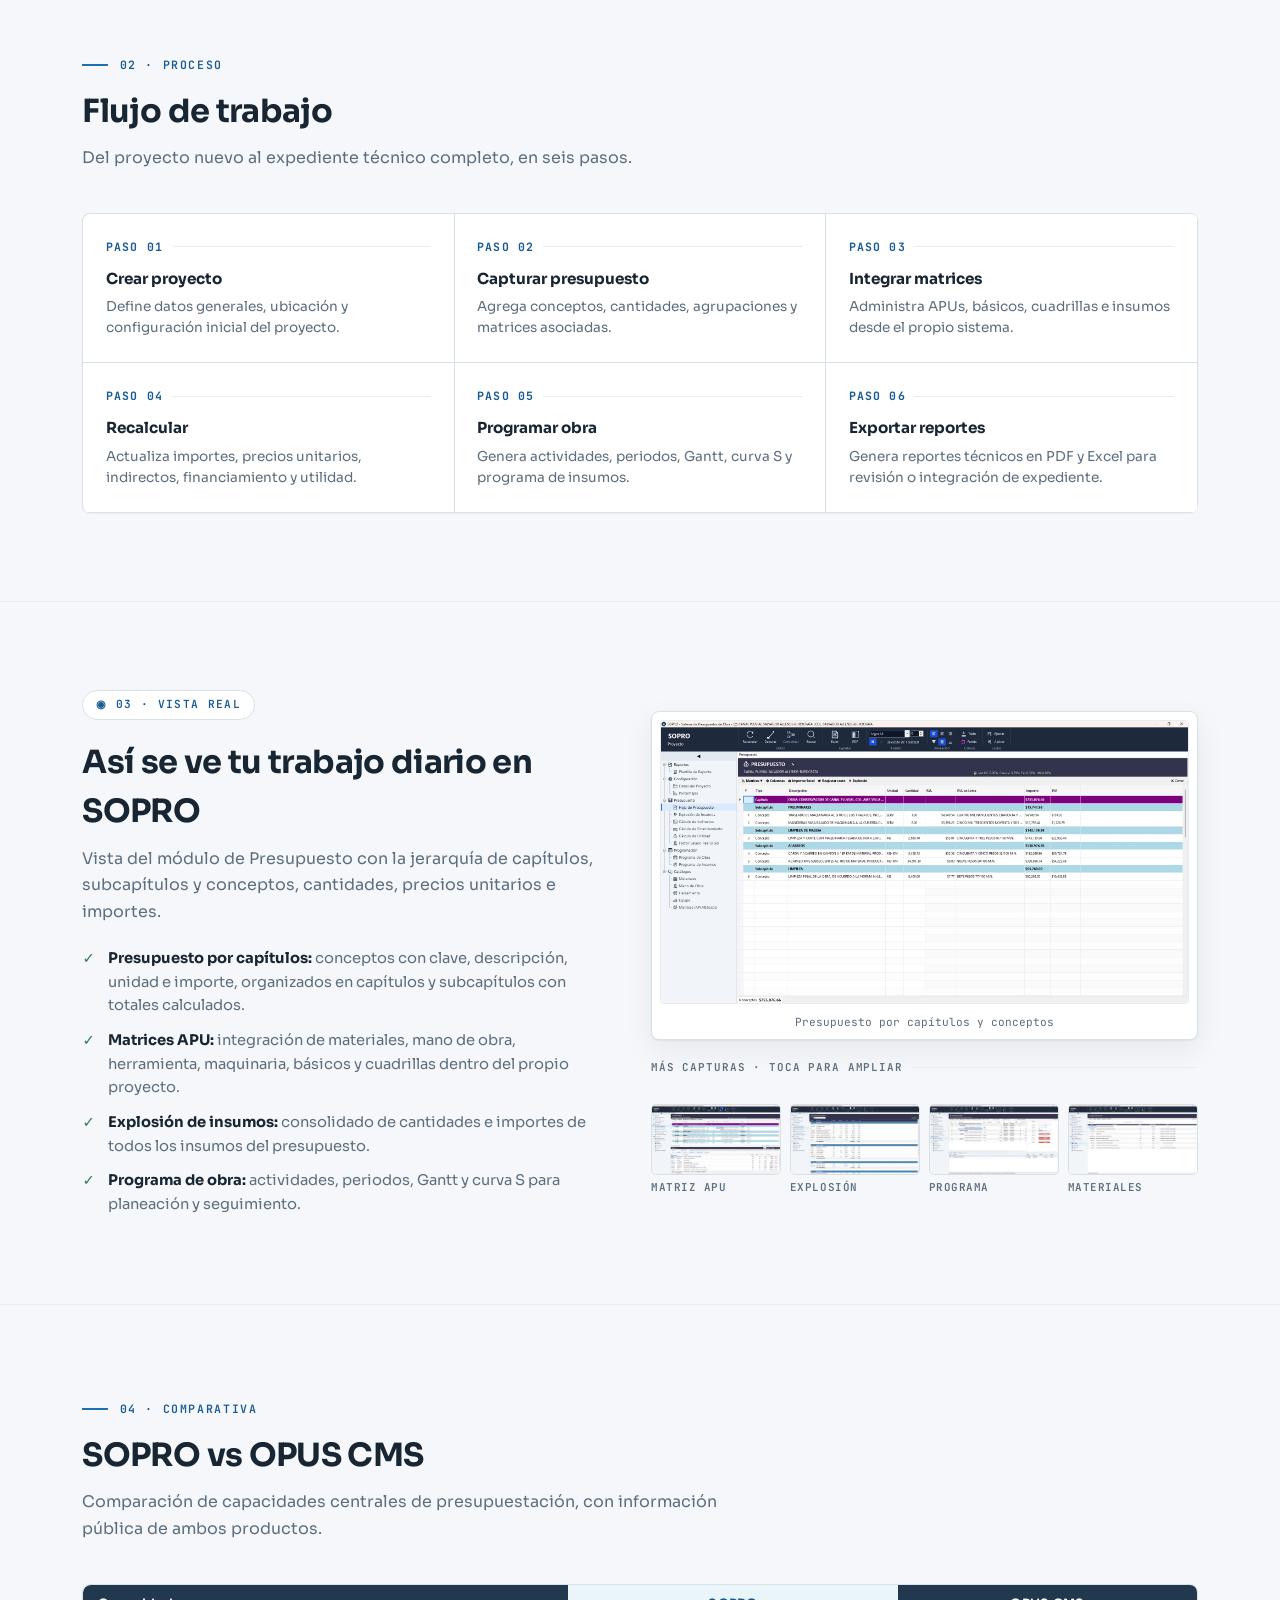
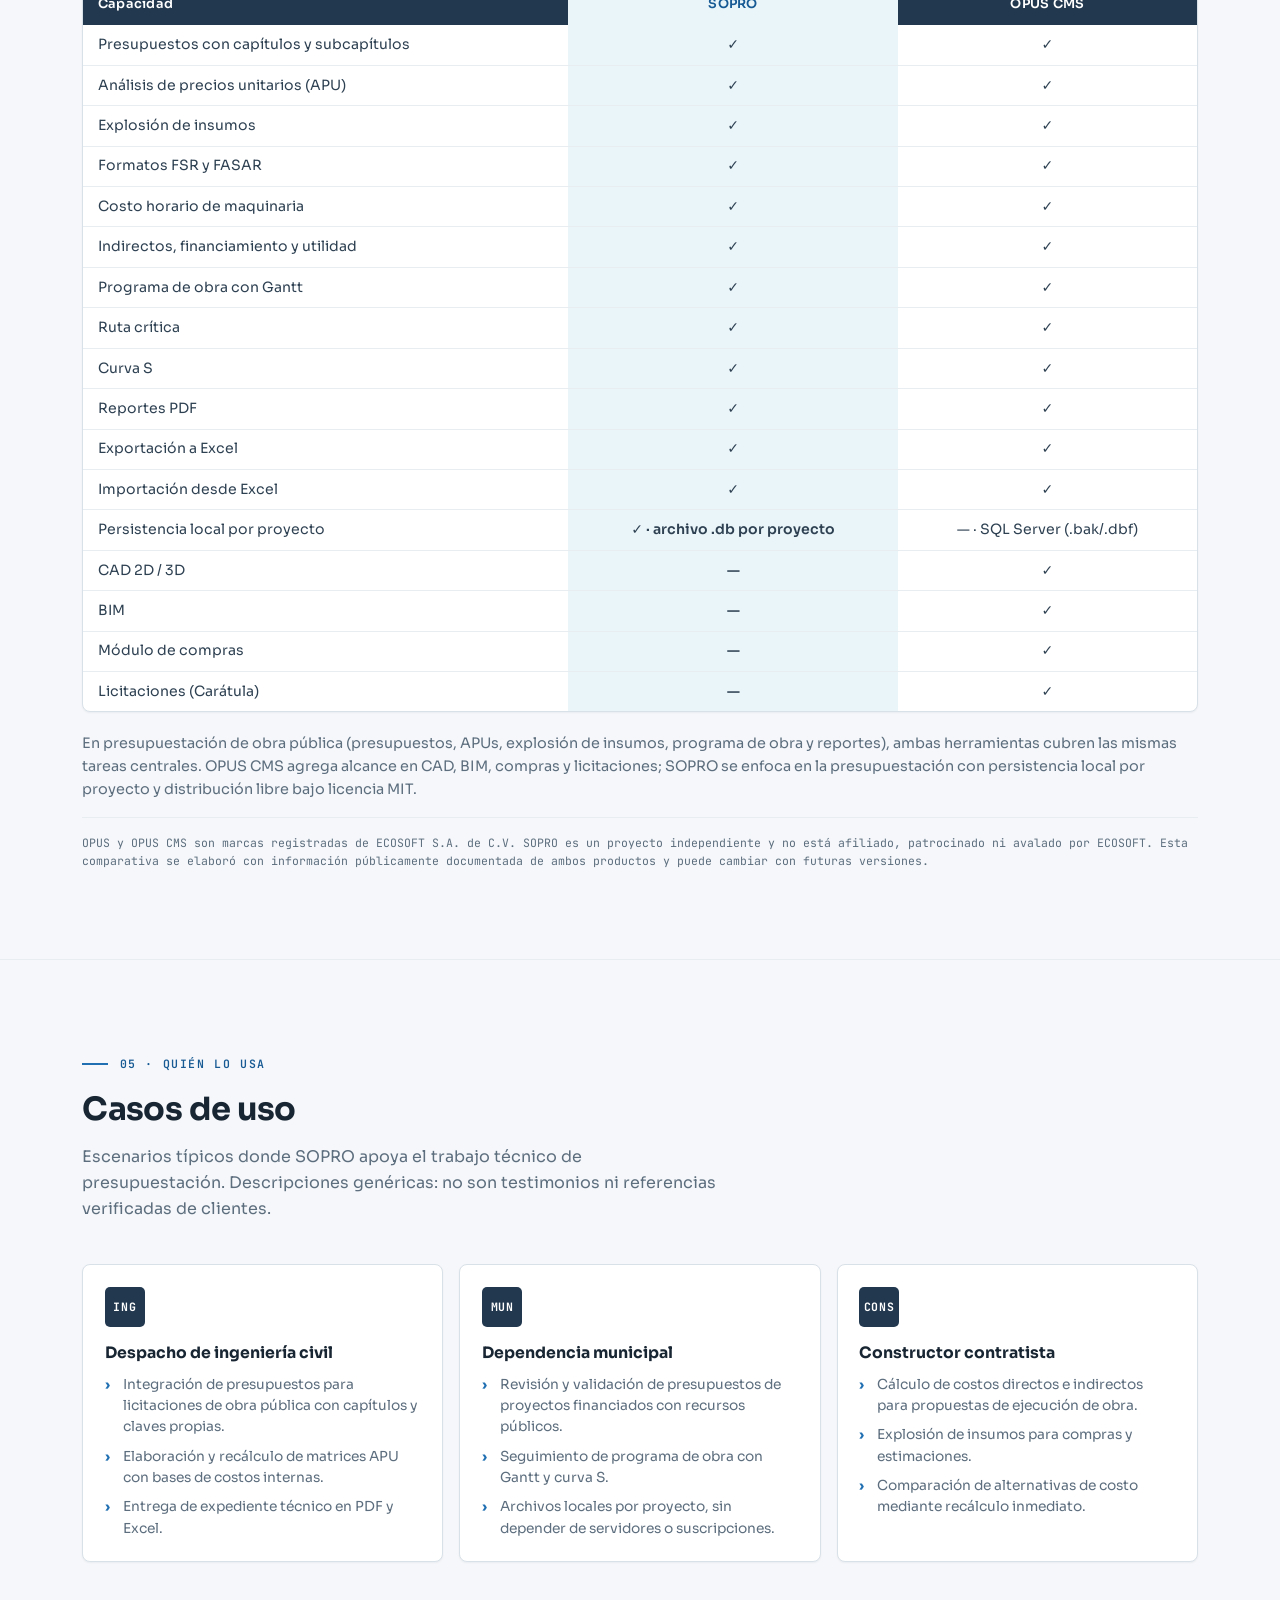
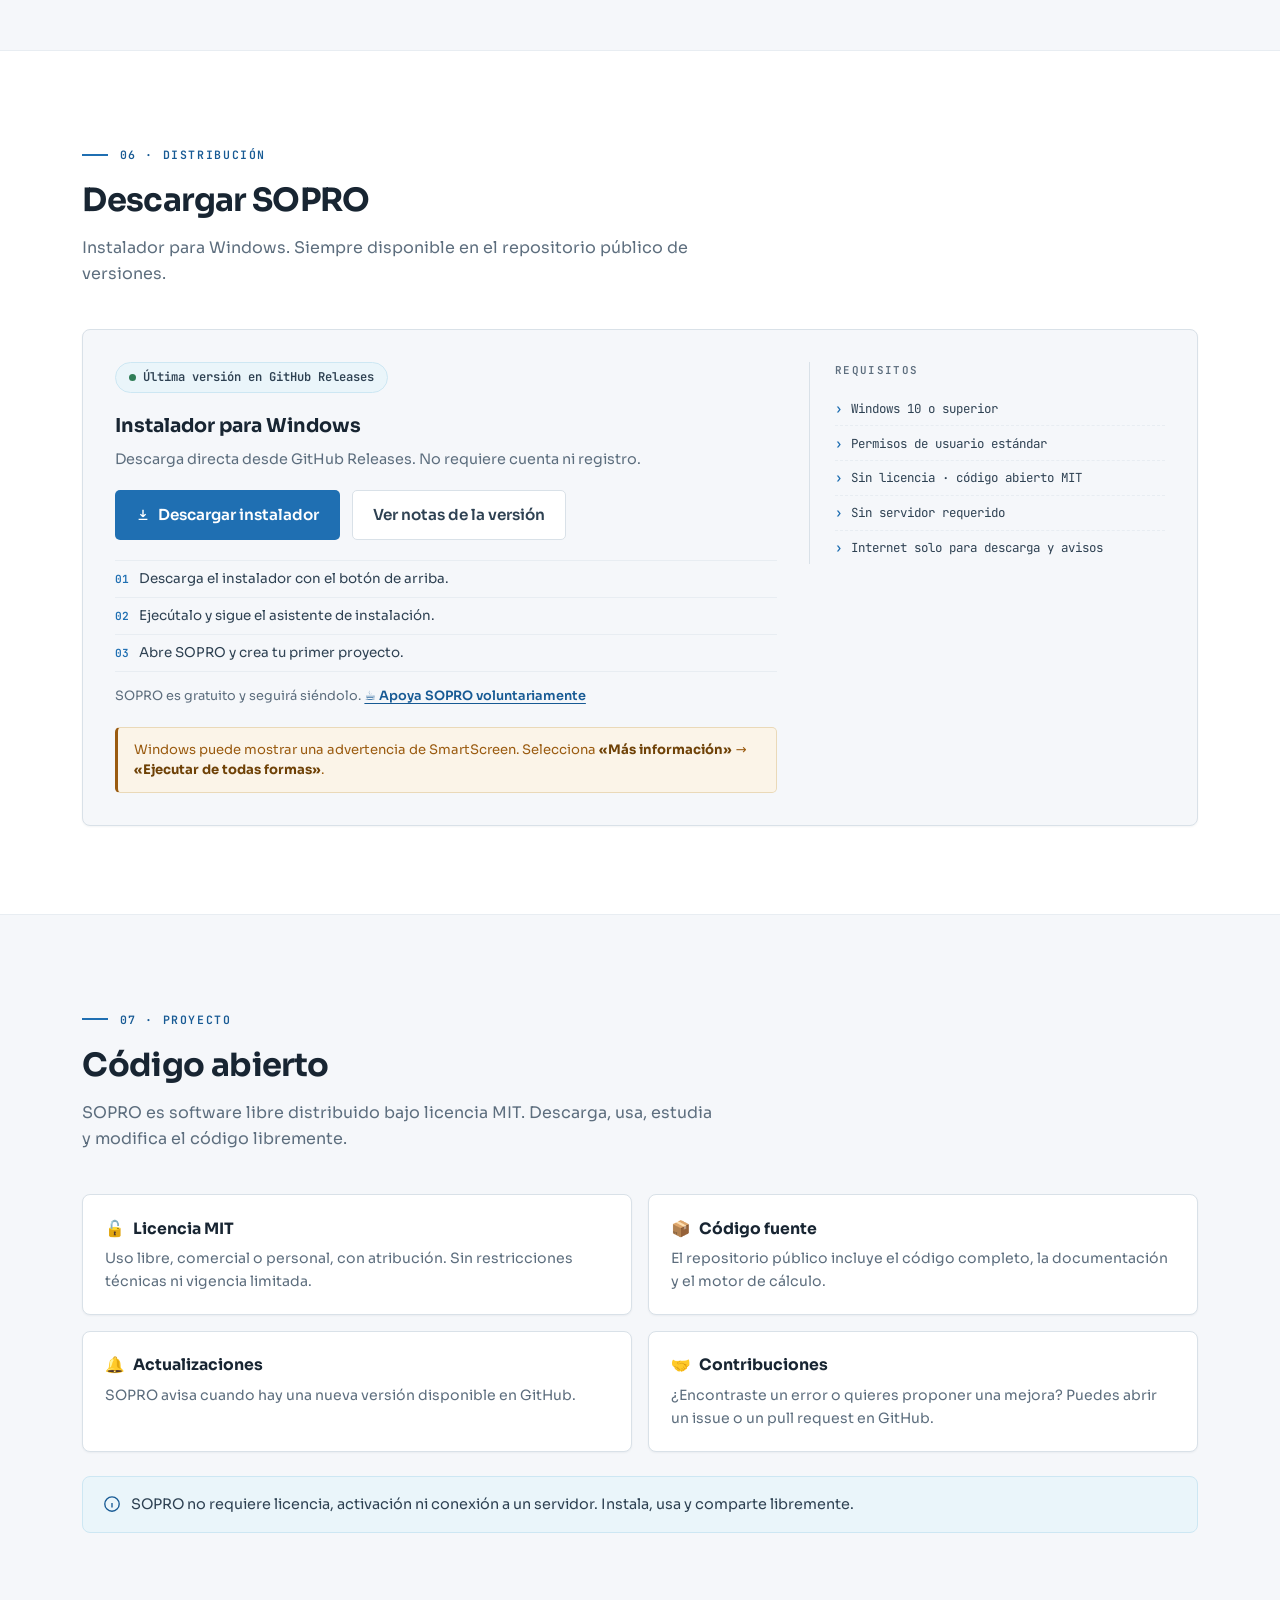
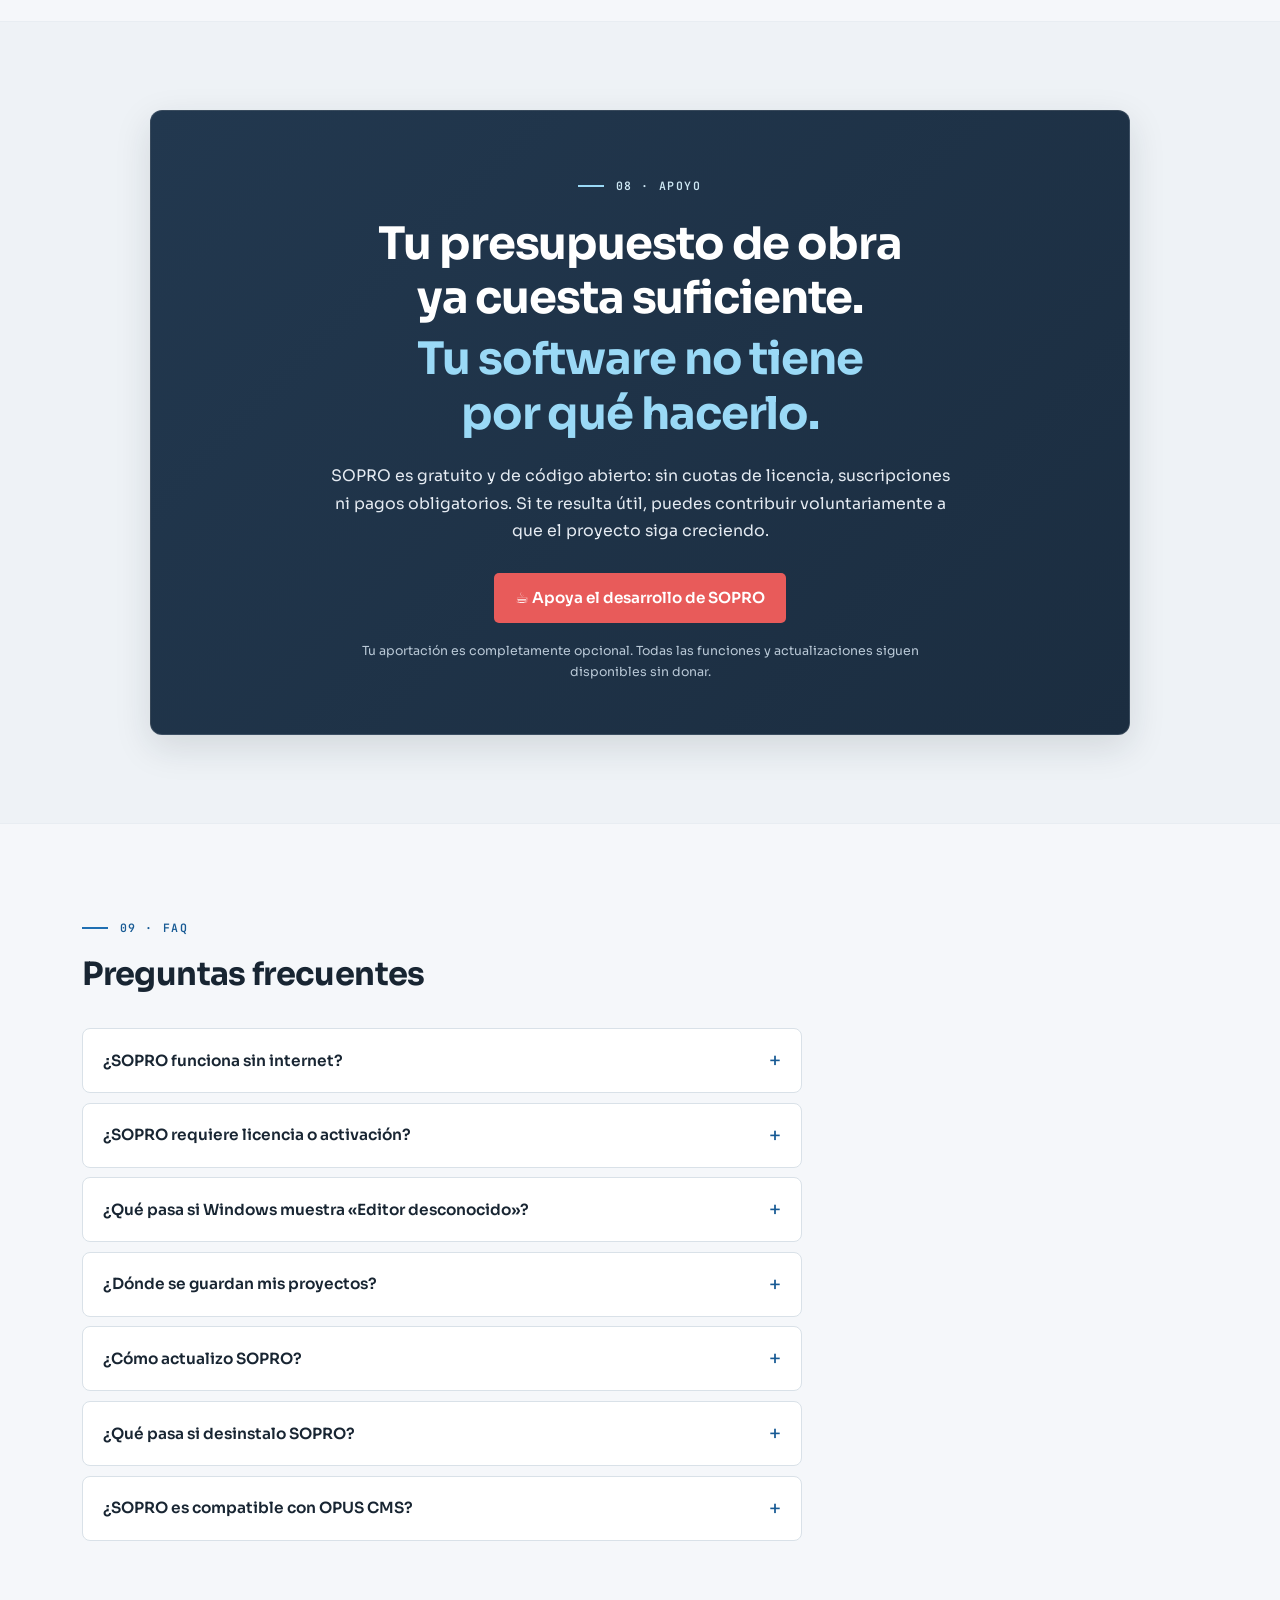
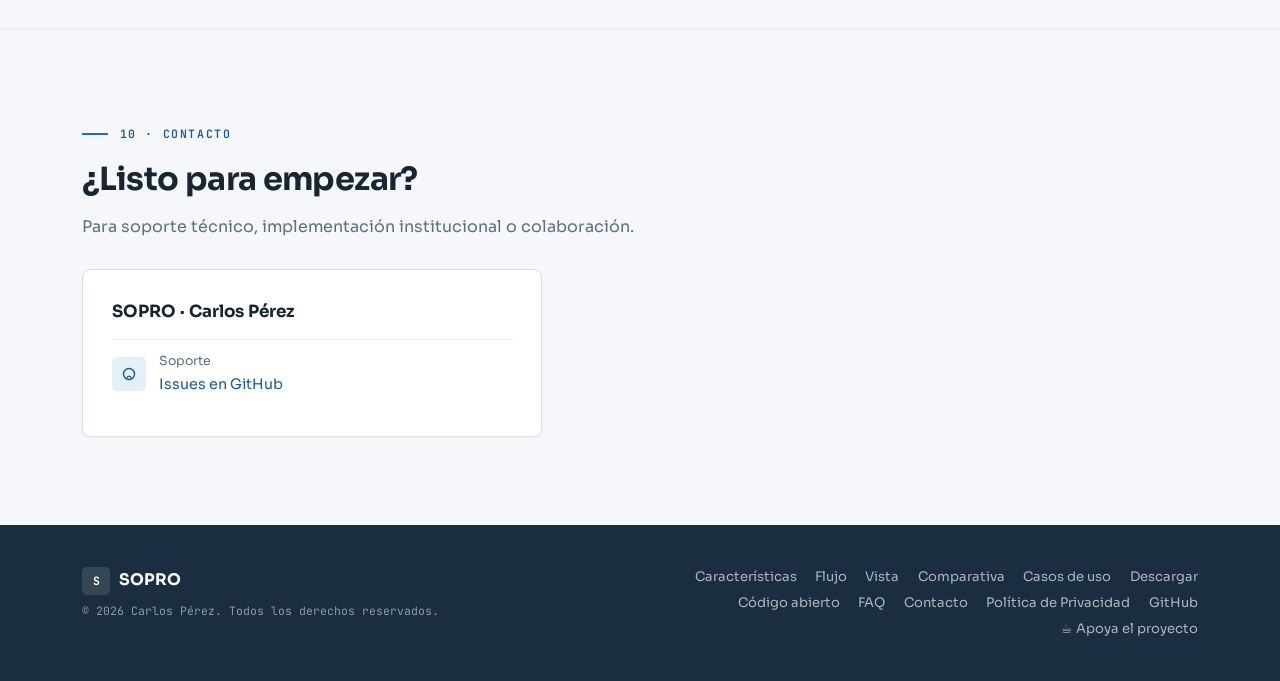
==== commit 6a325768: "Mejorar visor y preguntas de instalación" ====
--- a/index.html
+++ b/index.html
@@ -532,7 +532,7 @@
     /* ─── 10b · lightbox de capturas (diálogo nativo) ───────────────────── */
     html.lb-open { overflow: hidden }
     .lightbox {
-      width: min(960px, calc(100vw - 2rem));
+      width: min(1200px, calc(100vw - 2rem));
       max-height: calc(100dvh - 2rem);
       margin: auto; overflow: auto;
       border: 1px solid var(--line); border-radius: var(--radius);
@@ -563,10 +563,24 @@
     }
     .lb-close:hover { background: var(--navy); color: #fff; border-color: var(--navy) }
     .lb-close svg { width: 14px; height: 14px }
+    .lb-actions { display: flex; align-items: center; gap: .5rem }
+    /* el botón de zoom solo tiene sentido en móvil: en escritorio la captura
+       ya se muestra grande; oculto aquí, visible en la sección ≤720px */
+    .lb-zoom-btn {
+      display: none;
+      width: 44px; height: 44px; flex: none;
+      place-items: center;
+      background: var(--surface); color: var(--ink-2);
+      border: 1px solid var(--line); border-radius: 999px;
+      cursor: pointer; transition: background .15s, color .15s, border-color .15s;
+    }
+    .lb-zoom-btn:hover { background: var(--navy); color: #fff; border-color: var(--navy) }
+    .lb-zoom-btn[aria-pressed="true"] { background: var(--navy); color: #fff; border-color: var(--navy) }
+    .lb-zoom-btn svg { width: 16px; height: 16px }
     .lb-stage { margin: 0 }
     .lb-stage img {
       display: block; margin: 0 auto;
-      max-width: 100%; max-height: min(68vh, 640px);
+      max-width: 100%; max-height: min(72vh, 700px);
       width: auto; height: auto;
       border: 1px solid var(--line); border-radius: 4px;
       background: var(--paper);
@@ -1025,6 +1039,24 @@
       .lb-stage { flex: 1; display: grid; place-items: center; min-height: 0 }
       .lb-stage img { max-height: 100%; max-width: 100%; width: auto }
       .lb-close, .lb-nav { width: 44px; height: 44px }
+      .lb-zoom-btn { display: grid }
+
+      /* captura ampliada: 1:1 dentro del stage desplazable; nada de
+         place-items (recortaría el borde superior/izquierdo) y el foco
+         visible para recorrerla con teclado. Con la ampliación, .lb-inner
+         se fija a la altura del diálogo para que el scroll vertical
+         ocurra dentro del stage, nunca en el diálogo. */
+      .lightbox.lb-zoomed .lb-inner { height: 100% }
+      .lightbox.lb-zoomed .lb-stage {
+        display: block; overflow: auto;
+        /* anula place-items del estado ajustado: con la imagen mayor que el
+           stage, el centrado dejaría el borde izquierdo/superior fuera de
+           alcance (justify-items también gobierna el flujo de bloques) */
+        justify-items: start; align-items: start;
+        overscroll-behavior: contain; -webkit-overflow-scrolling: touch;
+      }
+      .lightbox.lb-zoomed .lb-stage img { max-width: none; max-height: none; margin: 0 }
+      .lb-stage:focus-visible { outline: 2px solid var(--accent); outline-offset: 2px }
     }
 
     /* ─── 21 · accesibilidad · movimiento reducido ──────────────────────── */
@@ -1117,7 +1149,23 @@
             "name": "¿Dónde se guardan mis proyectos?",
             "acceptedAnswer": {
               "@type": "Answer",
-              "text": "SOPRO trabaja con archivos de base de datos locales (.db) por proyecto. Conservas el control total de tus archivos y puedes respaldarlos como cualquier otro archivo."
+              "text": "Los proyectos se guardan como archivos .soproproj en Documentos\\SOPRO\\Proyectos; el catálogo maestro y los reportes, por defecto en Documentos\\SOPRO. Los registros y cachés están en AppData\\Local\\SOPRO. Puedes respaldarlos como cualquier otro archivo."
+            }
+          },
+          {
+            "@type": "Question",
+            "name": "¿Cómo actualizo SOPRO?",
+            "acceptedAnswer": {
+              "@type": "Answer",
+              "text": "SOPRO comprueba si hay una versión nueva al arrancar y, si existe, ofrece abrir la descarga. Ejecuta el instalador sobre la versión anterior: no hace falta desinstalar y tus proyectos y preferencias se conservan."
+            }
+          },
+          {
+            "@type": "Question",
+            "name": "¿Qué pasa si desinstalo SOPRO?",
+            "acceptedAnswer": {
+              "@type": "Answer",
+              "text": "Se elimina el programa y la asociación de archivos .soproproj, pero se conservan tus proyectos, catálogo, reportes y registros. Antes de desinstalar, es recomendable respaldar tus archivos."
             }
           },
           {
@@ -1673,7 +1721,15 @@
           </details>
           <details class="reveal">
             <summary>¿Dónde se guardan mis proyectos?</summary>
-            <p>SOPRO trabaja con archivos de base de datos locales (.db) por proyecto. Conservas el control total de tus archivos y puedes respaldarlos como cualquier otro archivo.</p>
+            <p>Los proyectos se guardan como archivos .soproproj en Documentos\SOPRO\Proyectos; el catálogo maestro y los reportes, por defecto en Documentos\SOPRO. Los registros y cachés están en AppData\Local\SOPRO. Puedes respaldarlos como cualquier otro archivo.</p>
+          </details>
+          <details class="reveal">
+            <summary>¿Cómo actualizo SOPRO?</summary>
+            <p>SOPRO comprueba si hay una versión nueva al arrancar y, si existe, ofrece abrir la descarga. Ejecuta el instalador sobre la versión anterior: no hace falta desinstalar y tus proyectos y preferencias se conservan.</p>
+          </details>
+          <details class="reveal">
+            <summary>¿Qué pasa si desinstalo SOPRO?</summary>
+            <p>Se elimina el programa y la asociación de archivos .soproproj, pero se conservan tus proyectos, catálogo, reportes y registros. Antes de desinstalar, es recomendable respaldar tus archivos.</p>
           </details>
           <details class="reveal">
             <summary>¿SOPRO es compatible con OPUS CMS?</summary>
@@ -1713,11 +1769,16 @@
     <div class="lb-inner">
       <div class="lb-head">
         <span class="lb-title" id="lb-title">Captura ampliada</span>
-        <button class="lb-close" id="lb-close" type="button" aria-label="Cerrar vista ampliada">
-          <svg viewBox="0 0 16 16" fill="none" stroke="currentColor" stroke-width="1.6" aria-hidden="true"><path d="M4 4l8 8M12 4l-8 8"/></svg>
-        </button>
+        <div class="lb-actions">
+          <button class="lb-zoom-btn" id="lb-zoom" type="button" aria-pressed="false" aria-label="Ampliar captura">
+            <svg viewBox="0 0 16 16" fill="none" stroke="currentColor" stroke-width="1.6" aria-hidden="true"><circle cx="7" cy="7" r="4.4"/><path d="M10.2 10.2L14 14M7 5v4M5 7h4"/></svg>
+          </button>
+          <button class="lb-close" id="lb-close" type="button" aria-label="Cerrar vista ampliada">
+            <svg viewBox="0 0 16 16" fill="none" stroke="currentColor" stroke-width="1.6" aria-hidden="true"><path d="M4 4l8 8M12 4l-8 8"/></svg>
+          </button>
+        </div>
       </div>
-      <figure class="lb-stage">
+      <figure class="lb-stage" id="lb-stage" tabindex="-1">
         <img id="lb-img" alt="" />
       </figure>
       <div class="lb-bar">
@@ -1812,6 +1873,8 @@
       const prevBtn = document.getElementById("lb-prev");
       const nextBtn = document.getElementById("lb-next");
       const closeBtn = document.getElementById("lb-close");
+      const zoomBtn = document.getElementById("lb-zoom");
+      const stageEl = document.getElementById("lb-stage");
 
       // cada [data-lb] es un slide; el disparador declara su imagen completa
       // con data-lb-src y su descripción con data-lb-alt (así el modal siempre
@@ -1830,6 +1893,18 @@
 
       let index = 0;
       let lastTrigger = null;
+      let zoomed = false;
+
+      // precarga acotada: cada WebP grande se pide una sola vez (Set) y solo
+      // cuando el usuario se acerca a un disparador o navega con el modal
+      // abierto; nunca se precargan las cinco al cargar la página
+      const preloaded = new Set();
+      function preload(i) {
+        const s = slides[i];
+        if (!s || !s.src || preloaded.has(i)) return;
+        preloaded.add(i);
+        new Image().src = s.src; // petición en segundo plano, no bloquea
+      }
 
       function render() {
         const s = slides[index];
@@ -1840,6 +1915,13 @@
         const multi = slides.length > 1;
         prevBtn.hidden = !multi;
         nextBtn.hidden = !multi;
+        // al abrir o cambiar de slide, calienta el vecino de cada lado
+        preload(index);
+        preload((index + 1) % slides.length);
+        preload((index - 1 + slides.length) % slides.length);
+        // el slide nuevo empieza arriba: nada de scroll heredado del zoom
+        stageEl.scrollTop = 0;
+        stageEl.scrollLeft = 0;
       }
 
       function open(trigger) {
@@ -1855,9 +1937,44 @@
         if (dlg.open) dlg.close();
       }
 
-      triggers.forEach(btn => btn.addEventListener("click", () => open(btn)));
+      triggers.forEach((btn, i) => {
+        btn.addEventListener("click", () => open(btn));
+        const warm = () => preload(i);
+        btn.addEventListener("pointerenter", warm);
+        btn.addEventListener("focus", warm);
+        btn.addEventListener("touchstart", warm, { passive: true });
+      });
 
       closeBtn.addEventListener("click", close);
+
+      // zoom real (móvil): la captura se muestra a escala 1:1 dentro del
+      // stage, que pasa a desplazarse con el gesto o las flechas del teclado;
+      // el botón comunica el estado y devuelve el foco al ajustar
+      function setZoom(on) {
+        zoomed = on;
+        dlg.classList.toggle("lb-zoomed", on);
+        zoomBtn.setAttribute("aria-pressed", String(on));
+        zoomBtn.setAttribute("aria-label", on ? "Ajustar captura" : "Ampliar captura");
+        // mientras está ampliada, la navegación se retira: el gesto y el
+        // teclado desplazan la imagen, no cambian de captura
+        prevBtn.disabled = on;
+        nextBtn.disabled = on;
+        if (on) {
+          stageEl.tabIndex = 0;
+          stageEl.setAttribute("role", "region");
+          stageEl.setAttribute("aria-label", "Captura ampliada, desplaza para explorarla");
+          stageEl.focus();
+        } else {
+          stageEl.scrollTop = 0;
+          stageEl.scrollLeft = 0;
+          stageEl.removeAttribute("aria-label");
+          stageEl.removeAttribute("role");
+          stageEl.tabIndex = -1;
+          if (dlg.open && document.activeElement === stageEl) zoomBtn.focus();
+        }
+      }
+
+      zoomBtn.addEventListener("click", () => setZoom(!zoomed));
 
       prevBtn.addEventListener("click", () => {
         index = (index - 1 + slides.length) % slides.length;
@@ -1874,21 +1991,26 @@
       // Escape cierra de forma nativa (evento cancel → close);
       // al cerrar se libera el scroll y se devuelve el foco al disparador
       dlg.addEventListener("close", () => {
+        if (zoomed) setZoom(false);
         document.documentElement.classList.remove("lb-open");
         if (lastTrigger) lastTrigger.focus();
       });
 
-      // flechas del teclado: solo con más de una captura
+      // flechas del teclado: solo con más de una captura; ampliada, las
+      // flechas quedan libres para desplazar la imagen dentro del stage
       dlg.addEventListener("keydown", (e) => {
+        if (zoomed) return;
         if (slides.length < 2) return;
         if (e.key === "ArrowRight") { e.preventDefault(); index = (index + 1) % slides.length; render(); }
         if (e.key === "ArrowLeft") { e.preventDefault(); index = (index - 1 + slides.length) % slides.length; render(); }
       });
 
-      // swipe en móvil: solo con más de una captura
+      // swipe en móvil: solo con más de una captura; ampliada, el gesto
+      // desplaza la imagen y no navega
       let touchX = null;
       dlg.addEventListener("touchstart", (e) => { touchX = e.touches[0].clientX; }, { passive: true });
       dlg.addEventListener("touchend", (e) => {
+        if (zoomed) { touchX = null; return; }
         if (touchX === null || slides.length < 2) { touchX = null; return; }
         const dx = e.changedTouches[0].clientX - touchX;
         if (Math.abs(dx) > 40) {
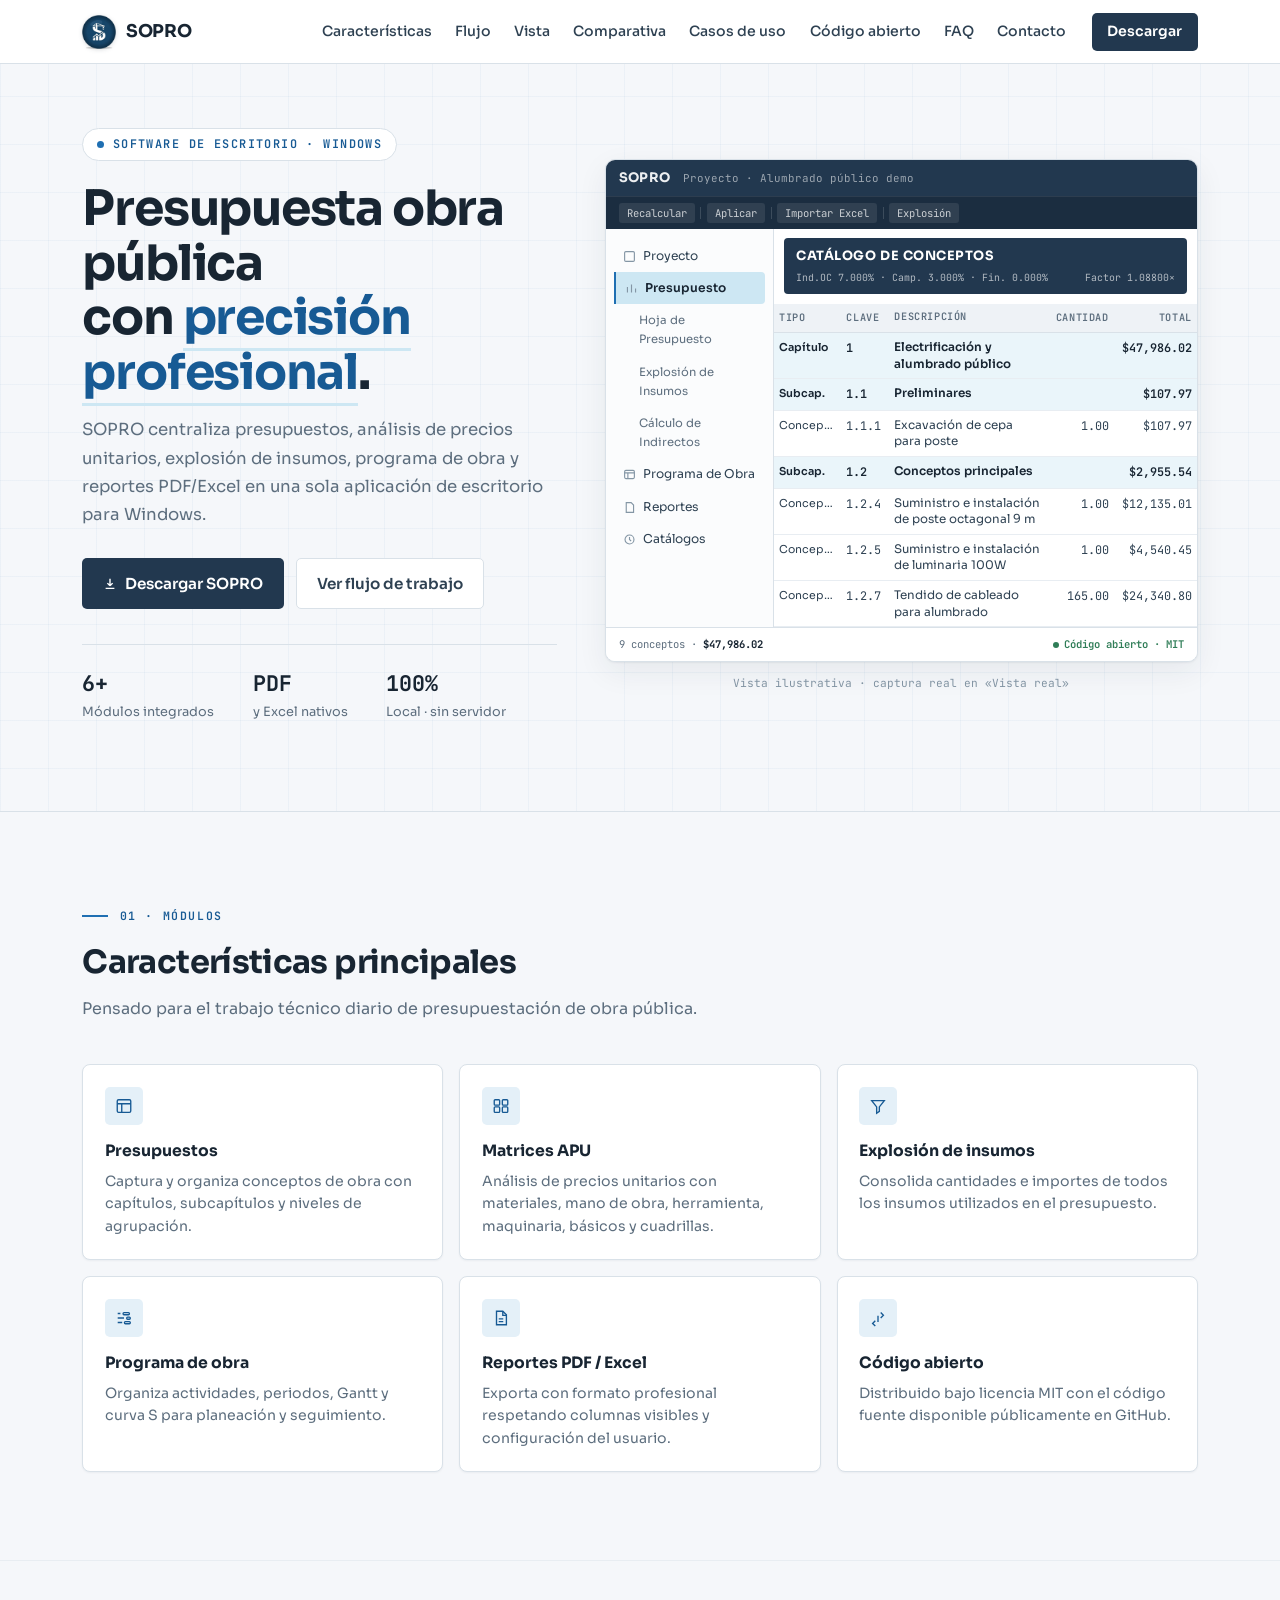
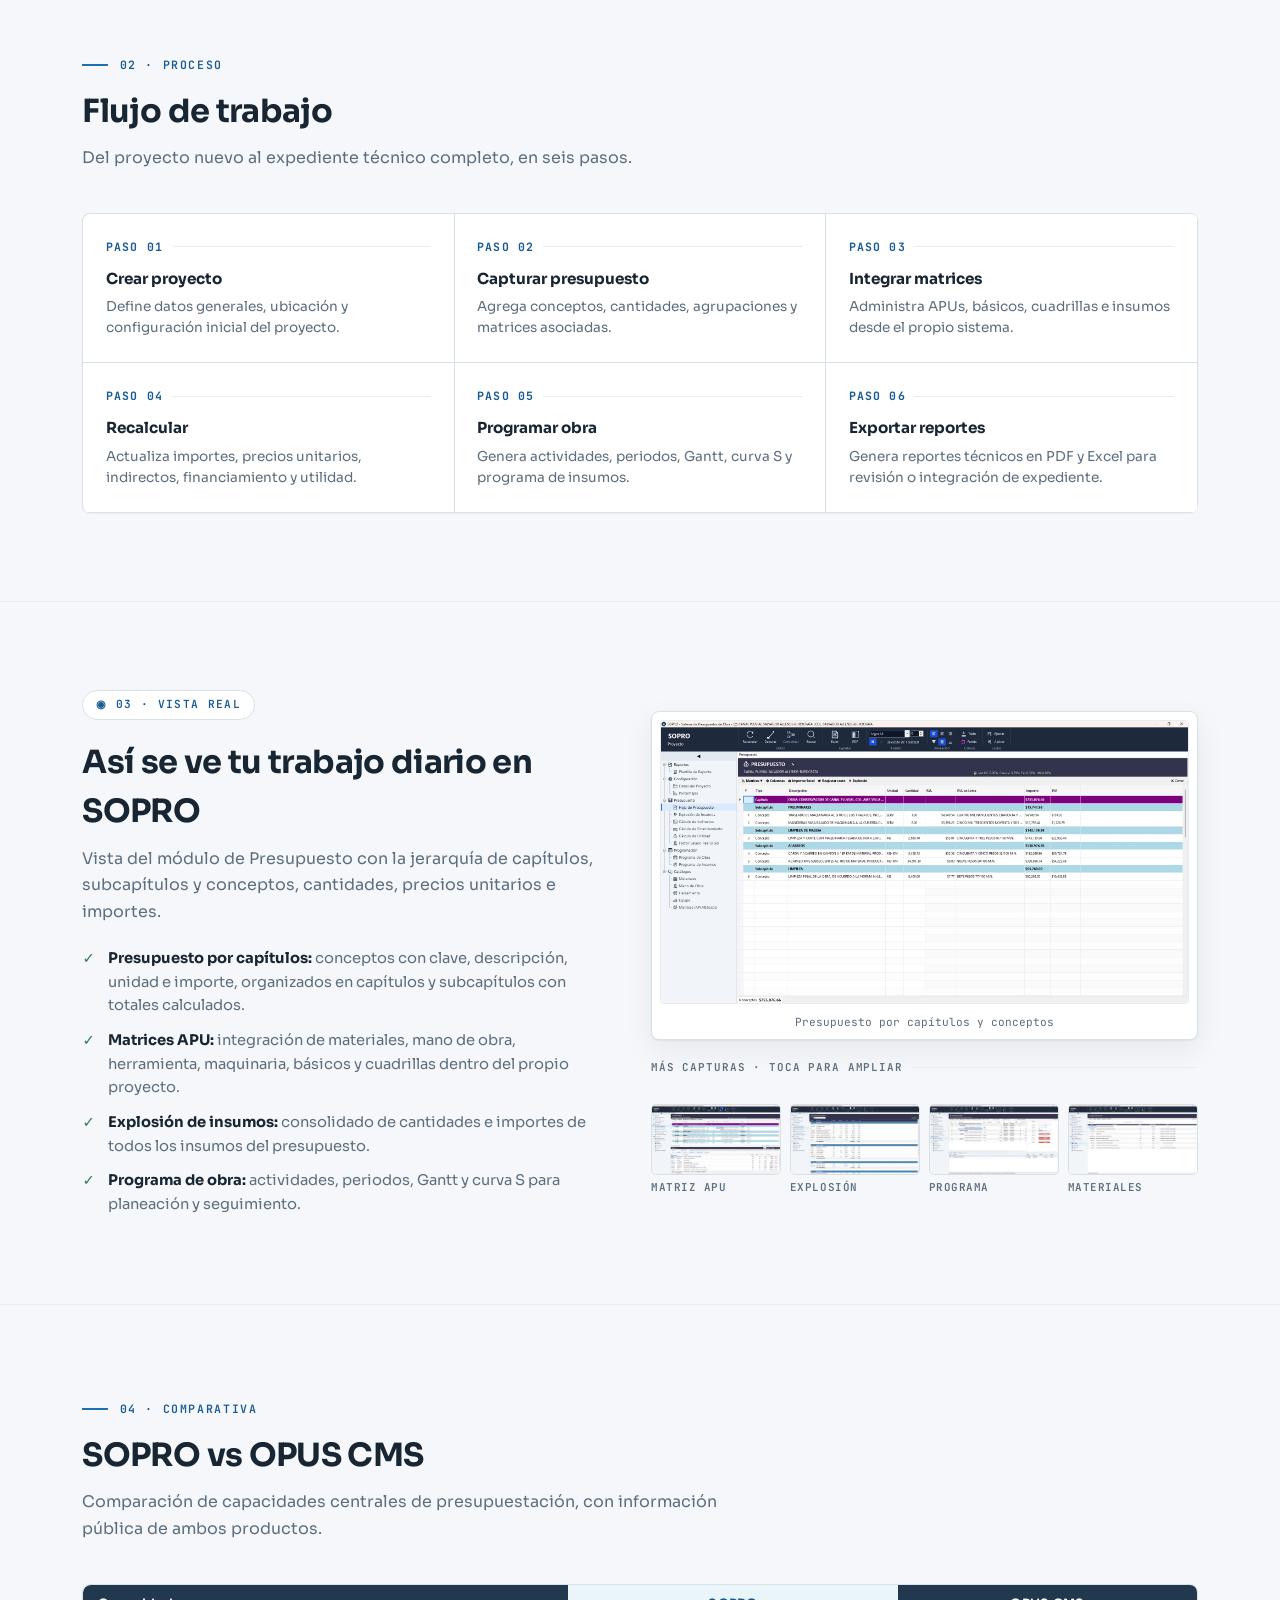
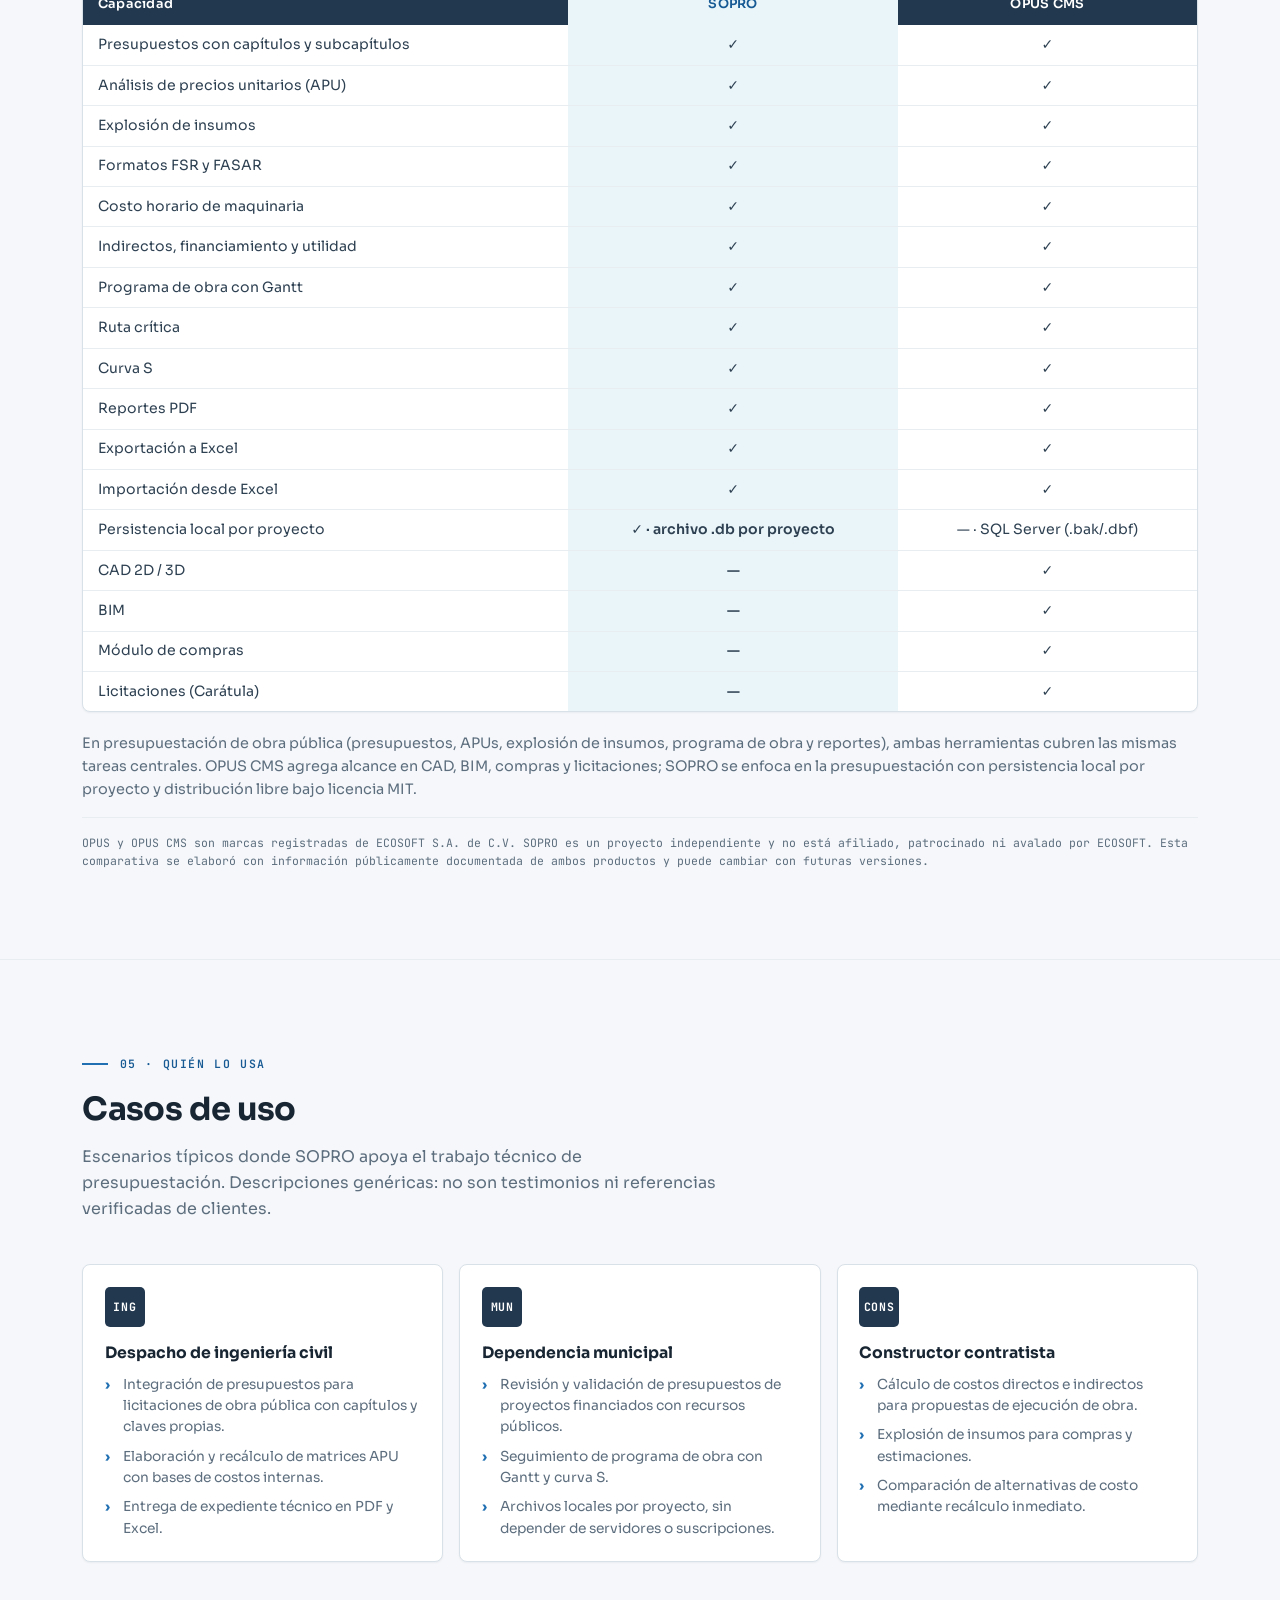
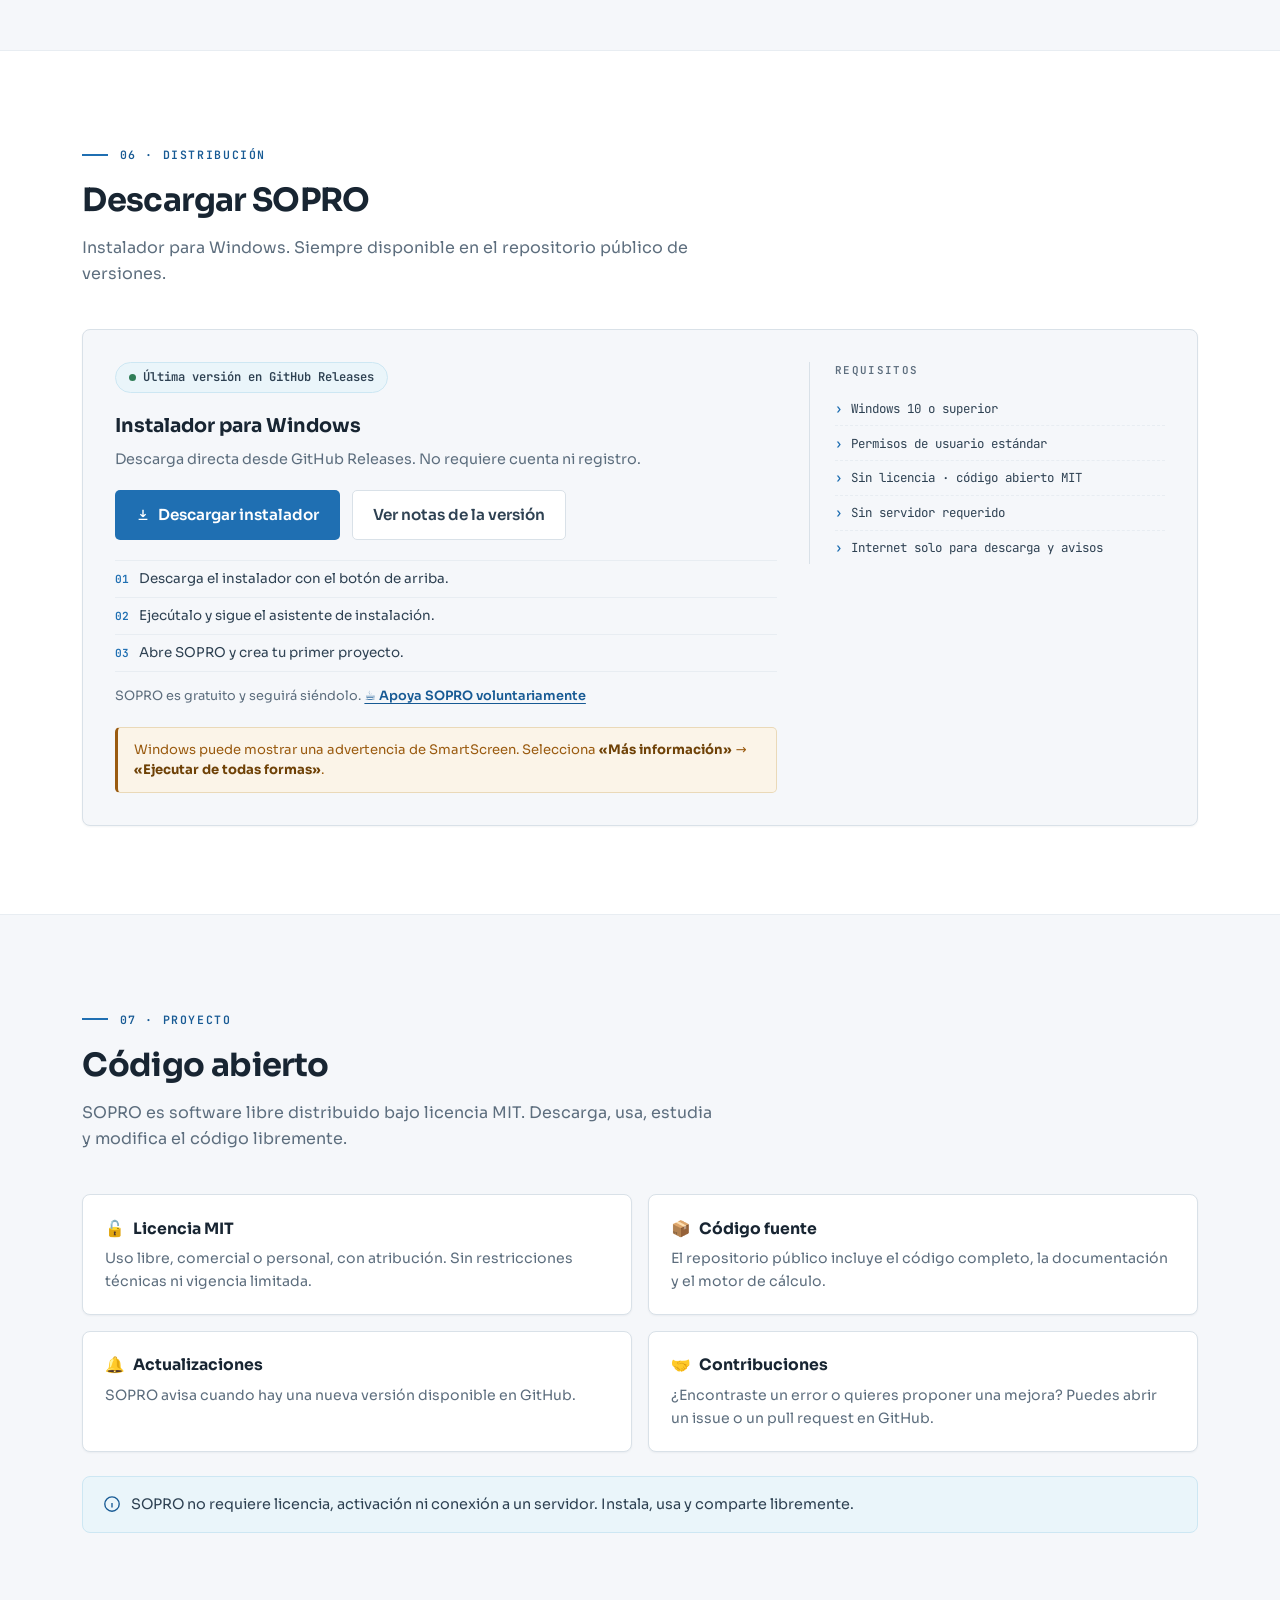
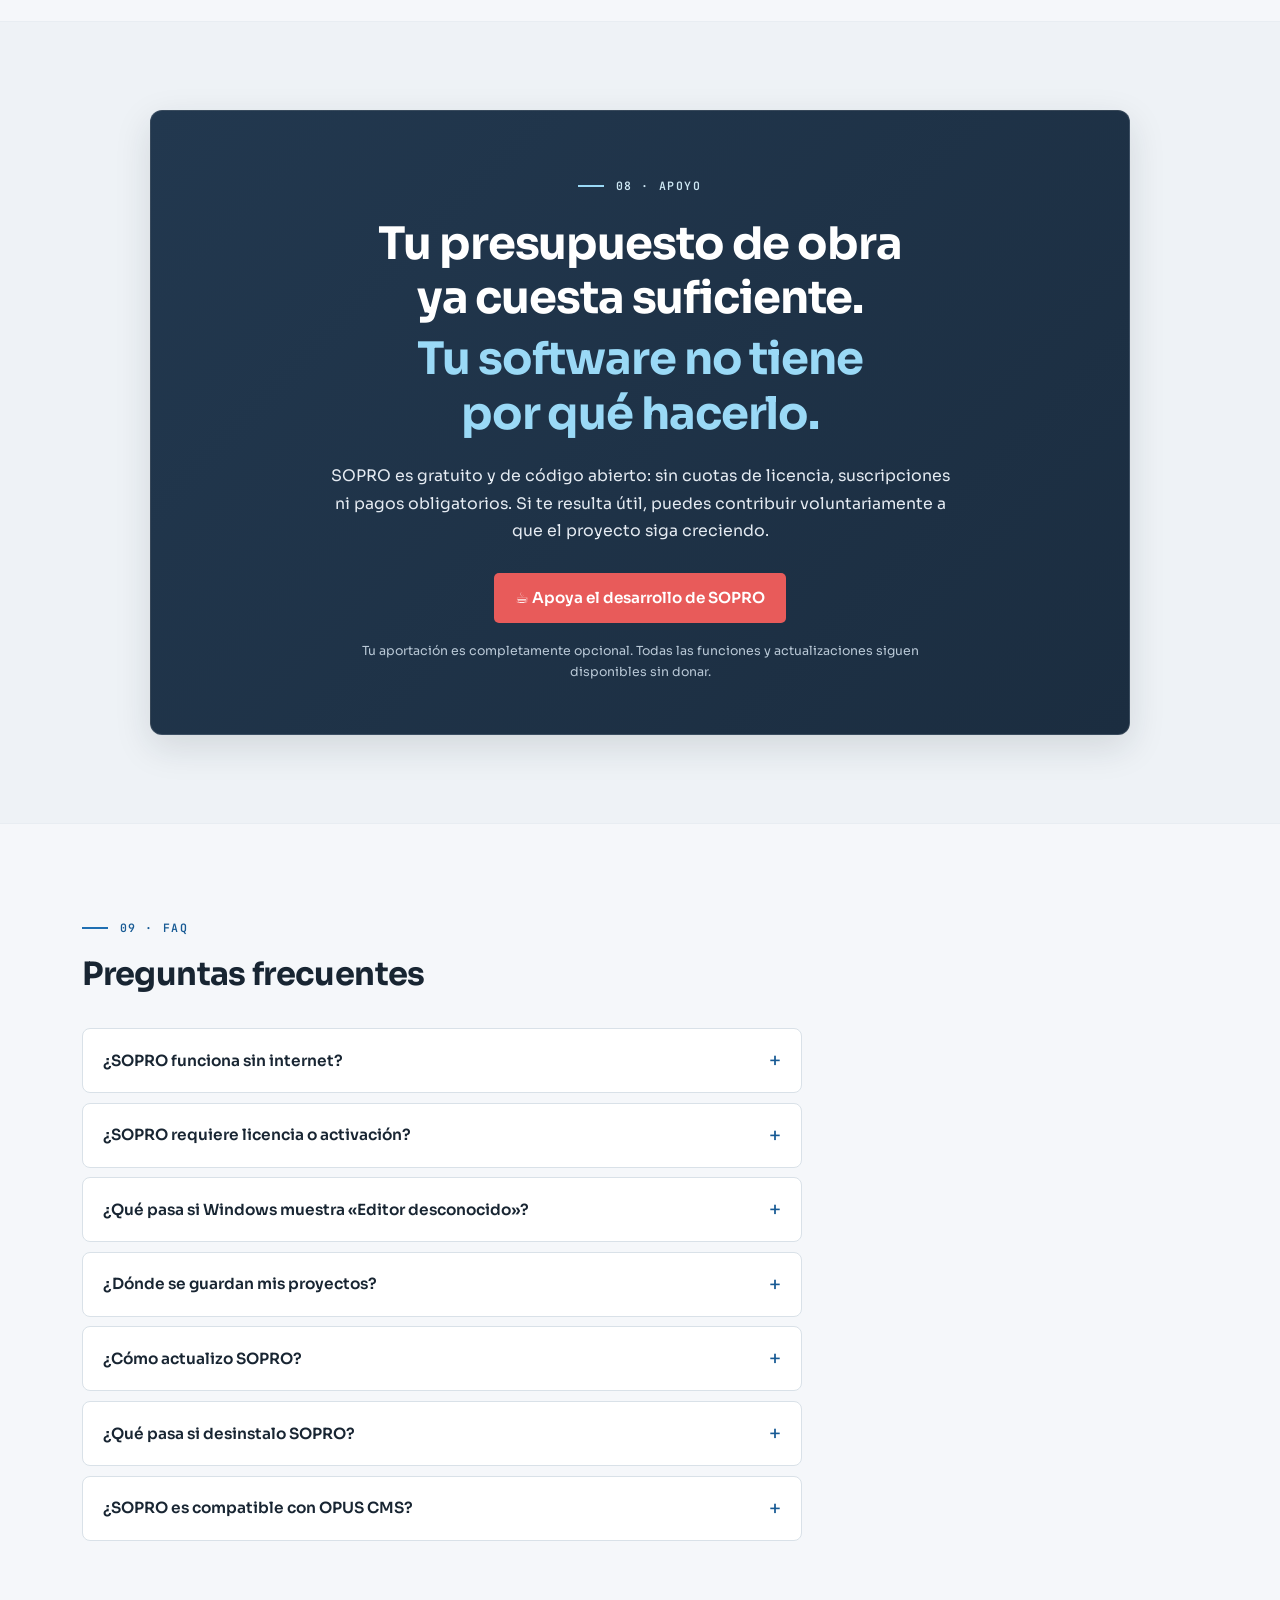
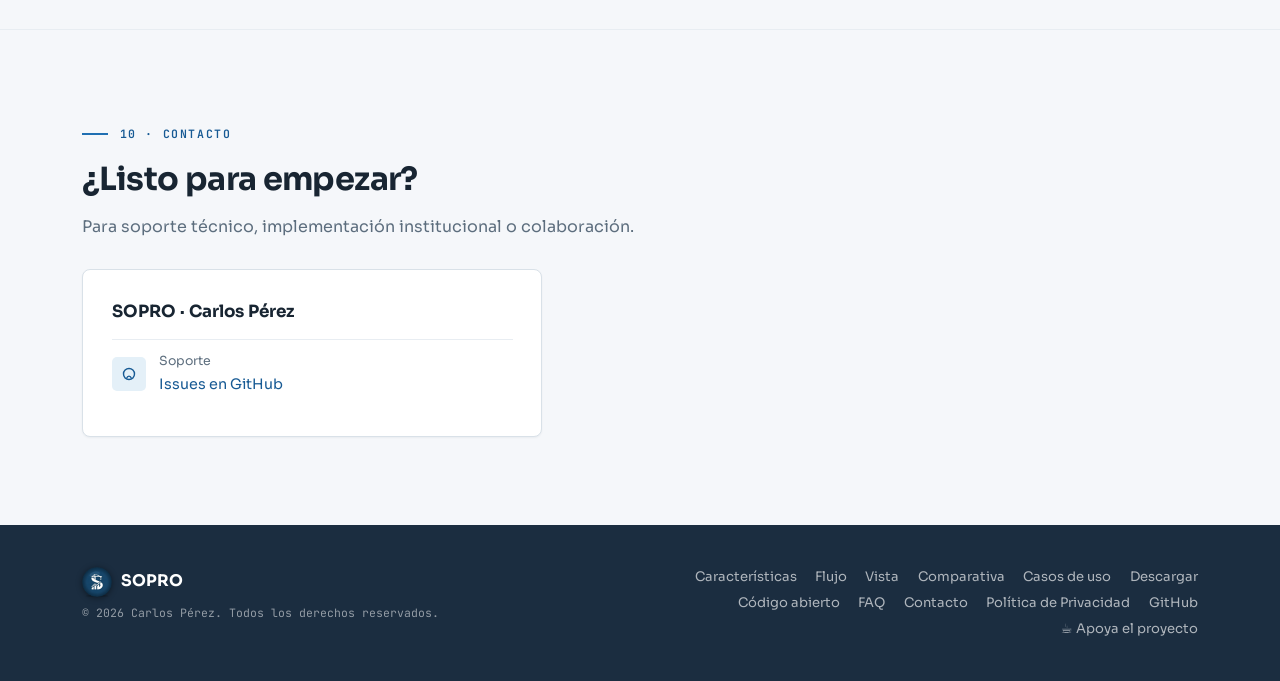
==== commit 40e83634: "Incorporar identidad oficial de SOPRO" ====
--- a/index.html
+++ b/index.html
@@ -12,7 +12,7 @@
   <meta name="robots" content="index, follow" />
   <meta name="theme-color" content="#F5F7FA" />
   <link rel="canonical" href="https://icarlost.github.io/SOPRO-WEB/" />
-  <link rel="icon" href="assets/favicon.svg" type="image/svg+xml" />
+  <link rel="icon" href="assets/favicon.ico" sizes="16x16 24x24 32x32 48x48 64x64 128x128 256x256" />
   <noscript><style>.reveal { opacity: 1; transform: none }</style></noscript>
   <meta property="og:title" content="SOPRO · Sistema de Presupuestación de Obra Pública" />
   <meta property="og:description" content="Presupuestos, APUs, explosión de insumos, programa de obra y reportes PDF/Excel en una aplicación de escritorio para Windows." />
@@ -20,7 +20,7 @@
   <meta property="og:url" content="https://icarlost.github.io/SOPRO-WEB/" />
   <meta property="og:site_name" content="SOPRO" />
   <meta property="og:locale" content="es_MX" />
-  <meta property="og:image" content="https://icarlost.github.io/SOPRO-WEB/assets/og-image-v2.png" />
+  <meta property="og:image" content="https://icarlost.github.io/SOPRO-WEB/assets/og-image-v3.png" />
   <meta property="og:image:width" content="1200" />
   <meta property="og:image:height" content="630" />
   <meta property="og:image:type" content="image/png" />
@@ -28,7 +28,7 @@
   <meta name="twitter:card" content="summary_large_image" />
   <meta name="twitter:title" content="SOPRO · Sistema de Presupuestación de Obra Pública" />
   <meta name="twitter:description" content="Presupuestos, APUs, explosión de insumos, programa de obra y reportes PDF/Excel en una aplicación de escritorio para Windows." />
-  <meta name="twitter:image" content="https://icarlost.github.io/SOPRO-WEB/assets/og-image-v2.png" />
+  <meta name="twitter:image" content="https://icarlost.github.io/SOPRO-WEB/assets/og-image-v3.png" />
   <meta name="twitter:image:alt" content="SOPRO: presupuesto de obra pública con APUs, explosión de insumos y programa de obra." />
   <style>
     /* ======================================================================
@@ -167,11 +167,9 @@
       font-weight: 700; font-size: 1.1rem; color: var(--ink); letter-spacing: -.02em;
     }
     .logo-mark {
-      width: 34px; height: 34px; border-radius: var(--radius-sm);
-      background: var(--navy); color: #fff;
-      display: grid; place-items: center;
-      font-family: var(--mono); font-weight: 700; font-size: .95rem;
-      box-shadow: inset 0 0 0 1px rgba(255,255,255,.14);
+      width: 34px; height: 34px; flex: none;
+      object-fit: contain;
+      filter: drop-shadow(0 1px 2px rgba(24,37,50,.16));
     }
     .menu {
       display: flex; gap: .15rem; align-items: center; flex-wrap: nowrap;
@@ -920,10 +918,9 @@
     }
     .footer-brand { display: flex; align-items: center; gap: .55rem; color: #fff; font-weight: 700 }
     .footer-logo {
-      width: 28px; height: 28px; border-radius: 5px;
-      background: rgba(255,255,255,.12);
-      display: grid; place-items: center;
-      font-family: var(--mono); font-size: .72rem; font-weight: 700; color: #fff;
+      width: 30px; height: 30px; flex: none;
+      object-fit: contain;
+      filter: drop-shadow(0 1px 3px rgba(0,0,0,.45));
     }
     .footer-copy { font-family: var(--mono); font-size: .72rem; color: rgba(255,255,255,.52); margin-top: .45rem }
     .footer-links { display: flex; gap: .35rem 1.15rem; flex-wrap: wrap; max-width: 560px; justify-content: flex-end }
@@ -1080,7 +1077,7 @@
         "@id": "https://icarlost.github.io/SOPRO-WEB/#org",
         "name": "SOPRO",
         "url": "https://icarlost.github.io/SOPRO-WEB/",
-        "logo": "https://icarlost.github.io/SOPRO-WEB/assets/favicon.svg",
+        "logo": "https://icarlost.github.io/SOPRO-WEB/assets/logo.png",
         "sameAs": ["https://github.com/iCarlost/SOPRO"]
       },
       {
@@ -1149,7 +1146,7 @@
             "name": "¿Dónde se guardan mis proyectos?",
             "acceptedAnswer": {
               "@type": "Answer",
-              "text": "Los proyectos se guardan como archivos .soproproj en Documentos\\SOPRO\\Proyectos; el catálogo maestro y los reportes, por defecto en Documentos\\SOPRO. Los registros y cachés están en AppData\\Local\\SOPRO. Puedes respaldarlos como cualquier otro archivo."
+              "text": "Los proyectos se guardan como archivos .soproproj en Documentos\\SOPRO\\Proyectos. Puedes respaldarlos como cualquier otro archivo."
             }
           },
           {
@@ -1165,7 +1162,7 @@
             "name": "¿Qué pasa si desinstalo SOPRO?",
             "acceptedAnswer": {
               "@type": "Answer",
-              "text": "Se elimina el programa y la asociación de archivos .soproproj, pero se conservan tus proyectos, catálogo, reportes y registros. Antes de desinstalar, es recomendable respaldar tus archivos."
+              "text": "Se elimina el programa y la asociación de archivos .soproproj, pero se conservan tus proyectos, reportes y registros. Antes de desinstalar, es recomendable respaldar tus archivos."
             }
           },
           {
@@ -1190,7 +1187,7 @@
     <div class="container">
       <nav aria-label="Principal">
         <a class="brand" href="#" style="text-decoration:none">
-          <div class="logo-mark">S</div>
+          <img class="logo-mark" src="assets/logo-96.png" alt="" width="34" height="34" />
           <span class="brand-name">SOPRO</span>
         </a>
         <div class="menu" id="menu">
@@ -1721,7 +1718,7 @@
           </details>
           <details class="reveal">
             <summary>¿Dónde se guardan mis proyectos?</summary>
-            <p>Los proyectos se guardan como archivos .soproproj en Documentos\SOPRO\Proyectos; el catálogo maestro y los reportes, por defecto en Documentos\SOPRO. Los registros y cachés están en AppData\Local\SOPRO. Puedes respaldarlos como cualquier otro archivo.</p>
+            <p>Los proyectos se guardan como archivos .soproproj en Documentos\SOPRO\Proyectos. Puedes respaldarlos como cualquier otro archivo.</p>
           </details>
           <details class="reveal">
             <summary>¿Cómo actualizo SOPRO?</summary>
@@ -1729,7 +1726,7 @@
           </details>
           <details class="reveal">
             <summary>¿Qué pasa si desinstalo SOPRO?</summary>
-            <p>Se elimina el programa y la asociación de archivos .soproproj, pero se conservan tus proyectos, catálogo, reportes y registros. Antes de desinstalar, es recomendable respaldar tus archivos.</p>
+            <p>Se elimina el programa y la asociación de archivos .soproproj, pero se conservan tus proyectos, reportes y registros. Antes de desinstalar, es recomendable respaldar tus archivos.</p>
           </details>
           <details class="reveal">
             <summary>¿SOPRO es compatible con OPUS CMS?</summary>
@@ -1800,7 +1797,7 @@
       <div class="footer-inner">
         <div>
           <div class="footer-brand">
-            <div class="footer-logo">S</div>
+            <img class="footer-logo" src="assets/logo-96.png" alt="" width="30" height="30" loading="lazy" />
             SOPRO
           </div>
           <div class="footer-copy">© <span id="year"></span> Carlos Pérez. Todos los derechos reservados.</div>
